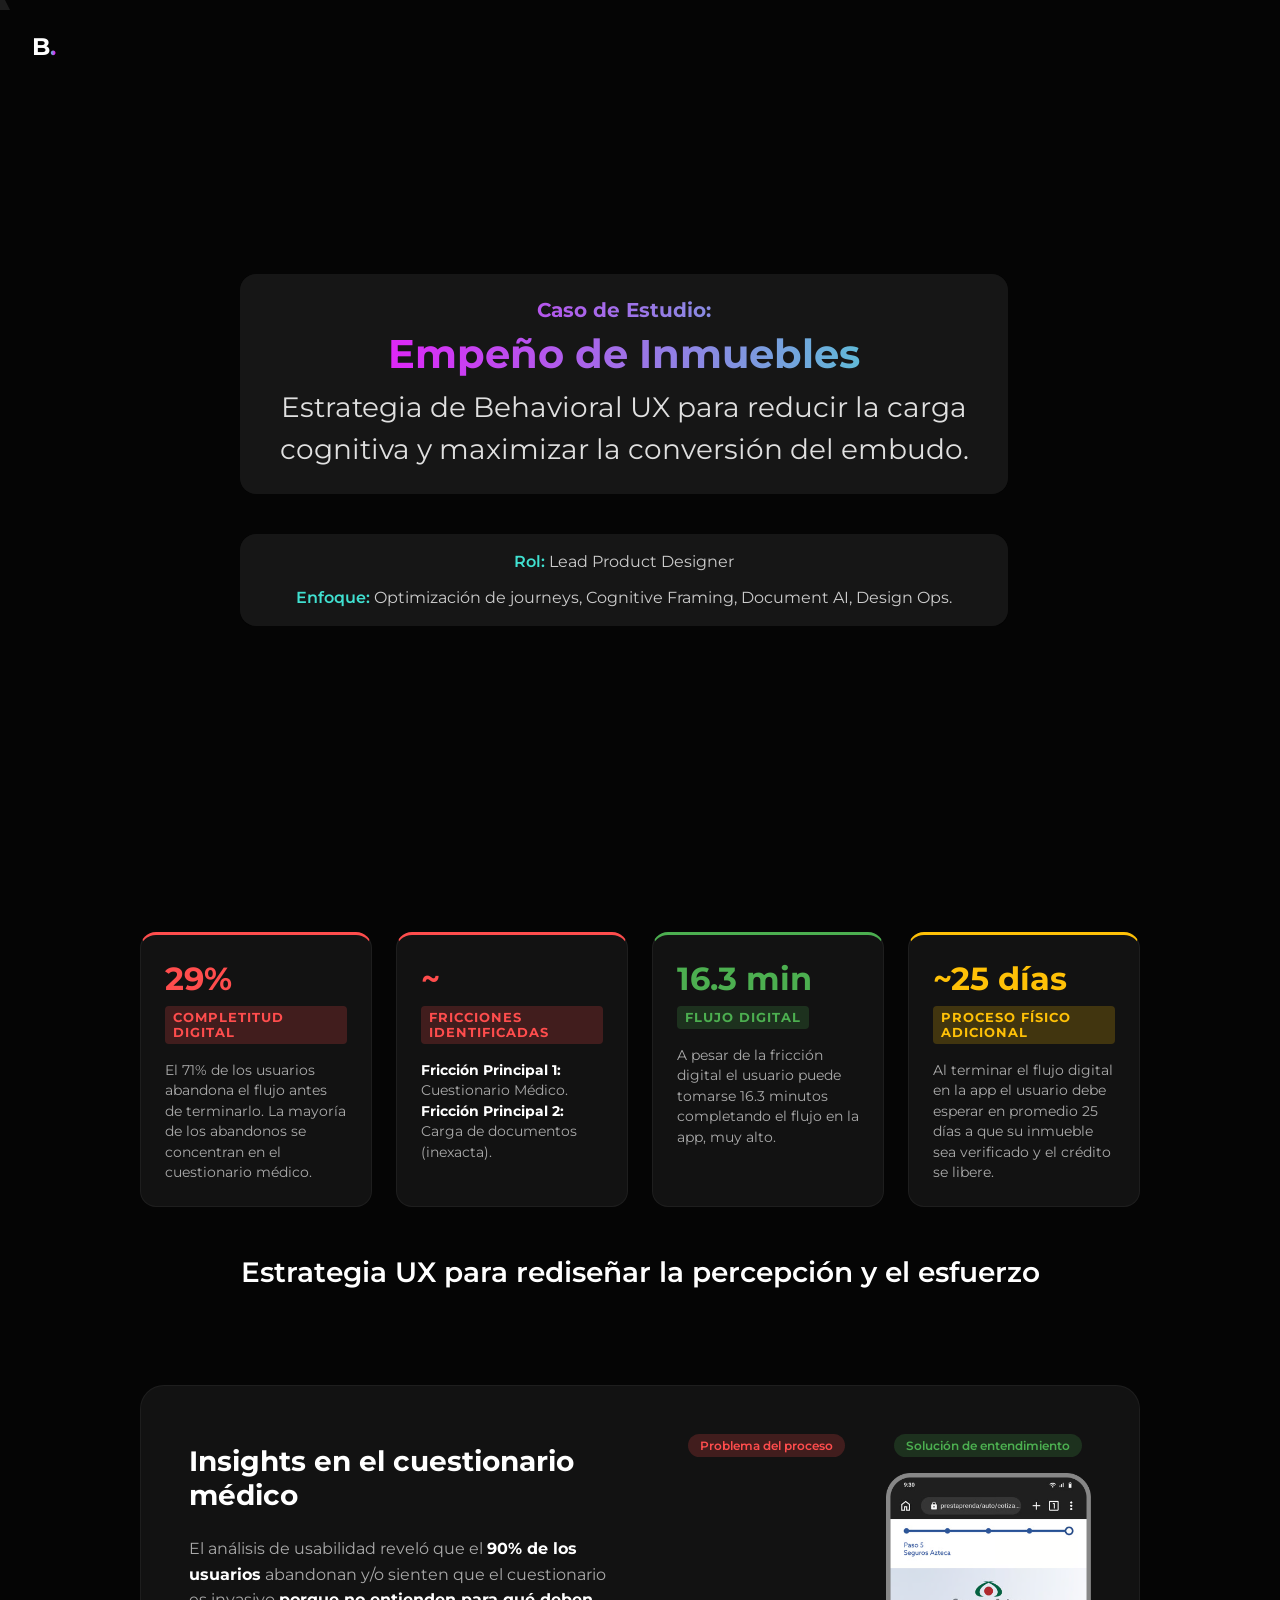
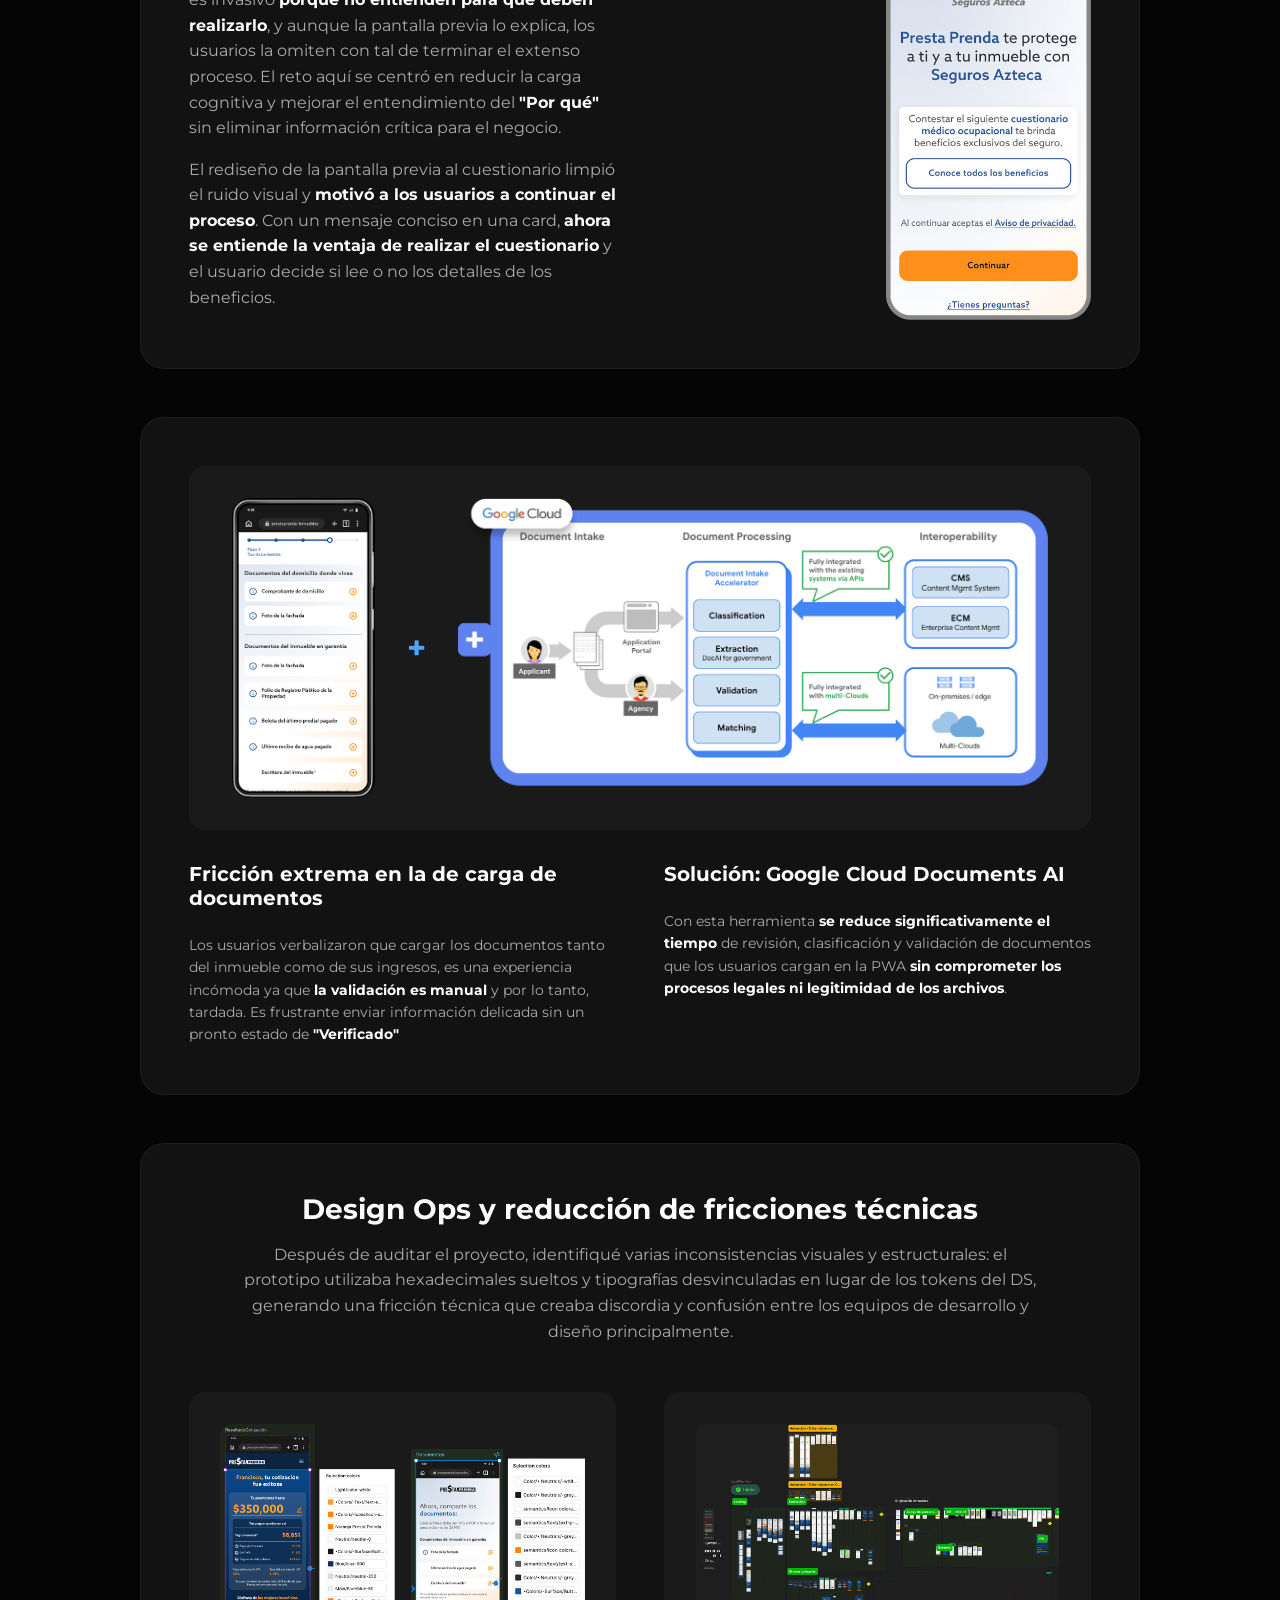
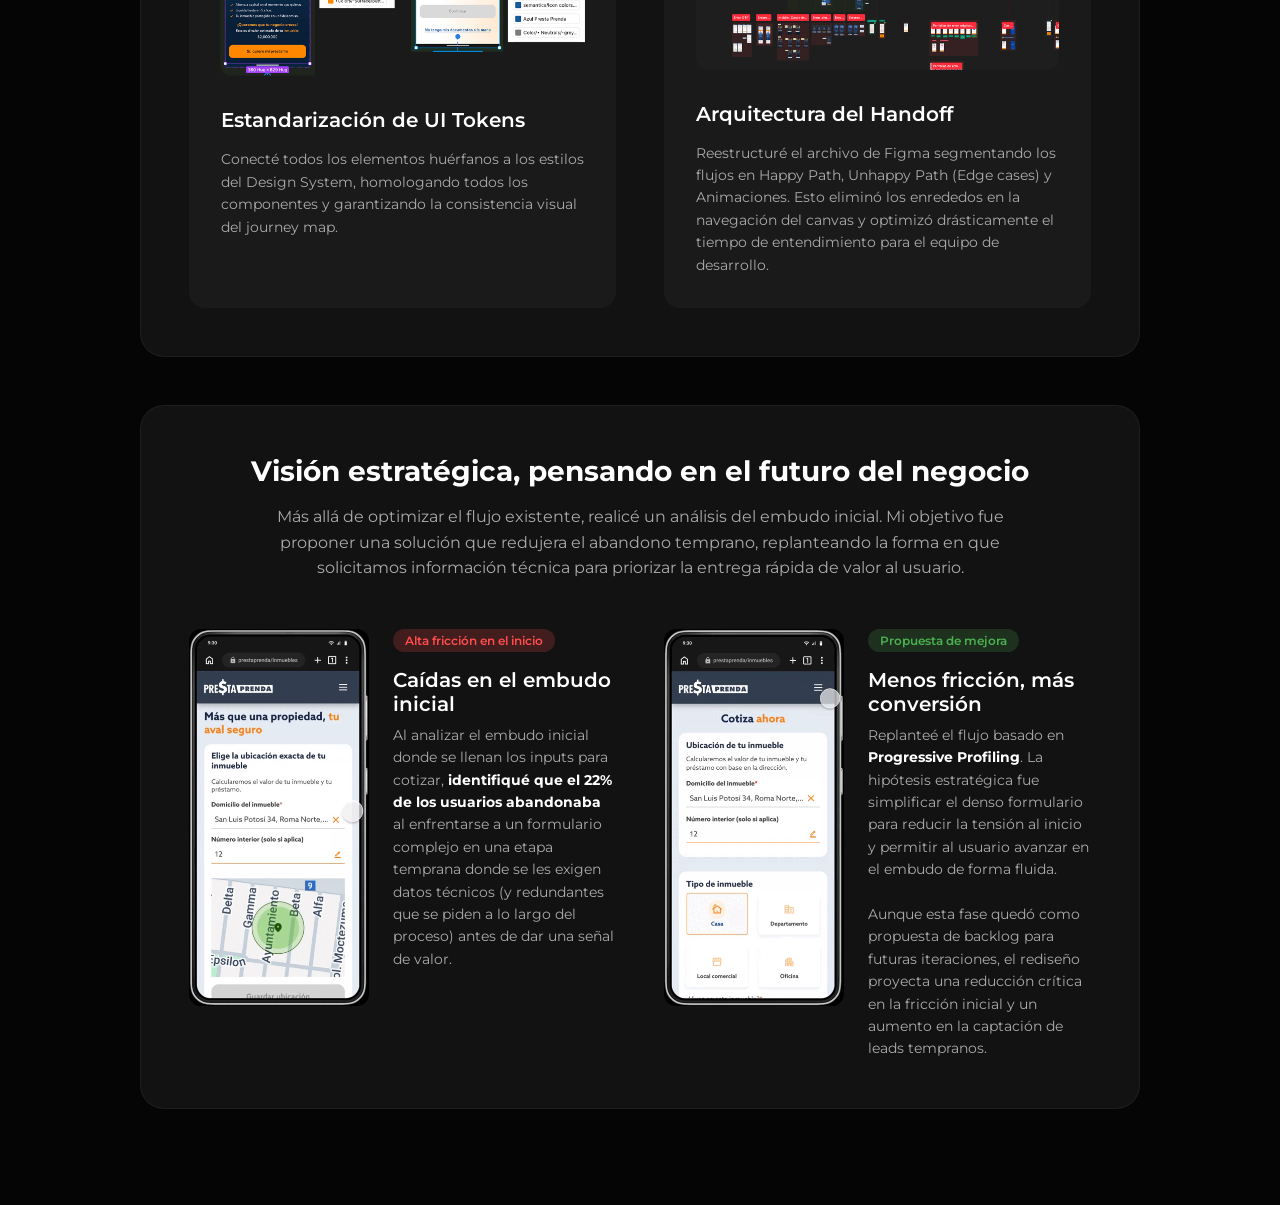
==== empeno-inmuebles/index.html @ d911cdd4 "Update case study texts to match shared screenshots exactly and add Tokens de color 2 image" ====
<!DOCTYPE html>
<html lang="es">

<head>
    <link rel="stylesheet" href="../Home/assets/css/style.css">
    <link rel="stylesheet" href="assets/css/empeno.css?v=1.1">
    <meta charset="UTF-8">
    <meta name="viewport" content="width=device-width, initial-scale=1.0">
    <title>Caso de Estudio: Empeño de Inmuebles | VEOLOGOS</title>

    <link rel="preconnect" href="https://fonts.googleapis.com">
    <link rel="preconnect" href="https://fonts.gstatic.com" crossorigin>
    <link href="https://fonts.googleapis.com/css2?family=Montserrat:wght@300;400;600;700&display=swap" rel="stylesheet">
    <link href="https://fonts.googleapis.com/css2?family=Material+Symbols+Outlined:opsz,wght,FILL,GRAD@24,400,0,0" rel="stylesheet" />
</head>

<body>
    <header>
        <a href="../Home/" class="logo" style="color: #ffffff;">B<span class="dot">.</span></a>
        <nav>
        </nav>
    </header>

    <section class="hero" style="background-color: #050505; align-items: center; justify-content: center; padding-top: 6rem; padding-bottom: 6rem; position: relative; overflow: hidden;">
        <!-- Background Video -->
        <video src="assets/videos/flujo.m4v" autoplay loop muted playsinline style="position: absolute; top: 50%; left: 50%; width: 100%; height: 100%; object-fit: cover; transform: translate(-50%, -50%); opacity: 0.25; z-index: 0; pointer-events: none;"></video>
        
        <div class="hero-text-column" style="display: flex; flex-direction: column; justify-content: center; align-items: center; position: relative; z-index: 1; max-width: 800px; text-align: center;">
            <div style="background-color: rgba(26, 26, 26, 0.85); backdrop-filter: blur(8px); padding: 24px; border-radius: 16px; margin-bottom: 2.5rem; width: 100%;">
                <h1 class="hero-title" style="margin-bottom: 0.5rem; font-weight: 700; line-height: 1.2; color: #ffffff; display: flex; flex-direction: column; gap: 8px;">
                    <span style="font-size: 1.25rem;">Caso de Estudio:</span>
                    <span style="font-size: 2.5rem;">Empeño de Inmuebles</span>
                </h1>
                <p class="hero-tagline" style="font-size: 1.75rem; font-weight: 400; color: #e0e0e0; margin-bottom: 0; max-width: 100%;">Estrategia de Behavioral UX para reducir la carga cognitiva y maximizar la conversión del embudo.</p>
            </div>
            
            <ul style="list-style: none; padding: 16px; margin: 0; color: #cccccc; line-height: 1.5; font-size: 1rem; display: flex; flex-direction: column; gap: 0.8rem; background-color: rgba(26, 26, 26, 0.85); backdrop-filter: blur(8px); border-radius: 16px; width: 100%;">
                <li><strong style="color: #40E0D0; font-weight: 600;">Rol:</strong> Lead Product Designer</li>
                <li><strong style="color: #40E0D0; font-weight: 600;">Enfoque:</strong> Optimización de journeys, Cognitive Framing, Document AI, Design Ops.</li>
            </ul>
        </div>
    </section>

    <!-- Context & Metrics Section -->
    <section style="background-color: #050505; padding: 2rem 5% 4rem 5%;">
        <div style="max-width: 1000px; margin: 0 auto;">
            <div class="metrics-container">
                <div class="metric-card red">
                    <span class="metric-value red">29%</span>
                    <span class="metric-label red">COMPLETITUD DIGITAL</span>
                    <p class="metric-text">El 71% de los usuarios abandona el flujo antes de terminarlo. La mayoría de los abandonos se concentran en el cuestionario médico.</p>
                </div>
                <div class="metric-card red">
                    <span class="metric-value red">~</span>
                    <span class="metric-label red">FRICCIONES IDENTIFICADAS</span>
                    <p class="metric-text"><strong style="color:#fff;">Fricción Principal 1:</strong> Cuestionario Médico.<br><strong style="color:#fff;">Fricción Principal 2:</strong> Carga de documentos (inexacta).</p>
                </div>
                <div class="metric-card green">
                    <span class="metric-value green">16.3 min</span>
                    <span class="metric-label green">FLUJO DIGITAL</span>
                    <p class="metric-text">A pesar de la fricción digital el usuario puede tomarse 16.3 minutos completando el flujo en la app, muy alto.</p>
                </div>
                <div class="metric-card yellow">
                    <span class="metric-value yellow">~25 días</span>
                    <span class="metric-label yellow">PROCESO FÍSICO ADICIONAL</span>
                    <p class="metric-text">Al terminar el flujo digital en la app el usuario debe esperar en promedio 25 días a que su inmueble sea verificado y el crédito se libere.</p>
                </div>
            </div>
            
            <h2 style="font-size: 28px; font-weight: 600; text-align: center; color: #ffffff; font-family: 'Montserrat', sans-serif; margin-top: 3rem;">Estrategia UX para rediseñar la percepción y el esfuerzo</h2>
        </div>
    </section>

    <!-- Case Study Cards Section -->
    <section class="case-study-cards" style="background-color: #050505; color: #ffffff; padding: 2rem 5% 6rem 5%;">
        <div style="max-width: 1000px; margin: 0 auto; display: flex; flex-direction: column; gap: 3rem;">
            
            <!-- Card 1: Insights en el cuestionario médico -->
            <div style="background-color: #121212; border-radius: 24px; padding: 3rem; display: flex; flex-wrap: wrap; gap: 3rem; border: 1px solid rgba(255,255,255,0.05); align-items: center;">
                <div style="flex: 1 1 400px; display: flex; flex-direction: column; gap: 1rem;">
                    <h3 style="font-size: 28px; font-weight: 700; color: #ffffff; margin-bottom: 0.5rem; font-family: 'Montserrat', sans-serif;">Insights en el cuestionario médico</h3>
                    <p style="font-size: 16px; font-weight: 400; line-height: 1.6; color: #aaaaaa; font-family: 'Montserrat', sans-serif; margin: 0;">El análisis de usabilidad reveló que el <strong style="color:#fff;">90% de los usuarios</strong> abandonan y/o sienten que el cuestionario es invasivo <strong style="color:#fff;">porque no entienden para qué deben realizarlo</strong>, y aunque la pantalla previa lo explica, los usuarios la omiten con tal de terminar el extenso proceso. El reto aquí se centró en reducir la carga cognitiva y mejorar el entendimiento del <strong style="color:#fff;">"Por qué"</strong> sin eliminar información crítica para el negocio.</p>
                    <p style="font-size: 16px; font-weight: 400; line-height: 1.6; color: #aaaaaa; font-family: 'Montserrat', sans-serif; margin: 0;">El rediseño de la pantalla previa al cuestionario limpió el ruido visual y <strong style="color:#fff;">motivó a los usuarios a continuar el proceso</strong>. Con un mensaje conciso en una card, <strong style="color:#fff;">ahora se entiende la ventaja de realizar el cuestionario</strong> y el usuario decide si lee o no los detalles de los beneficios.</p>
                </div>
                <div style="flex: 1 1 400px; display: flex; gap: 1rem; justify-content: center; align-items: stretch;">
                    <div style="flex: 1; display: flex; flex-direction: column; align-items: center; gap: 0.5rem;">
                        <span class="tag red" style="font-size: 12px;">Problema del proceso</span>
                        <video src="assets/videos/CM sin mensaje.mp4" autoplay loop muted playsinline style="width: 100%; border-radius: 12px; object-fit: contain;"></video>
                    </div>
                    <div style="flex: 1; display: flex; flex-direction: column; align-items: center; gap: 0.5rem;">
                        <span class="tag green" style="font-size: 12px;">Solución de entendimiento</span>
                        <img src="assets/images/Pagina previa_CM.png" alt="Página previa" style="width: 100%; border-radius: 12px; object-fit: contain;">
                    </div>
                </div>
            </div>

            <!-- Card 2: Fricción extrema en la de carga de documentos -->
            <div style="background-color: #121212; border-radius: 24px; padding: 3rem; display: flex; flex-direction: column; gap: 2rem; border: 1px solid rgba(255,255,255,0.05);">
                <div style="display: flex; gap: 2rem; flex-wrap: wrap; justify-content: center; align-items: center; background-color: #1a1a1a; padding: 2rem; border-radius: 16px;">
                    <img src="assets/images/Carga de documentos.png" alt="Carga de documentos" style="height: 300px; border-radius: 12px; object-fit: contain;">
                    <div style="font-size: 2rem; color: #4da6ff; font-weight: 700;">+</div>
                    <img src="assets/images/Google Cloud Documents.png" alt="Google Cloud Documents AI" style="height: 300px; border-radius: 12px; object-fit: contain;">
                </div>
                <div style="display: flex; flex-wrap: wrap; gap: 3rem;">
                    <div style="flex: 1 1 300px; display: flex; flex-direction: column; gap: 1rem;">
                        <h3 style="font-size: 20px; font-weight: 700; color: #ffffff; margin-bottom: 0.5rem; font-family: 'Montserrat', sans-serif;">Fricción extrema en la de carga de documentos</h3>
                        <p style="font-size: 14px; font-weight: 400; line-height: 1.6; color: #aaaaaa; font-family: 'Montserrat', sans-serif; margin: 0;">Los usuarios verbalizaron que cargar los documentos tanto del inmueble como de sus ingresos, es una experiencia incómoda ya que <strong style="color:#fff;">la validación es manual</strong> y por lo tanto, tardada. Es frustrante enviar información delicada sin un pronto estado de <strong style="color:#fff;">"Verificado"</strong></p>
                    </div>
                    <div style="flex: 1 1 300px; display: flex; flex-direction: column; gap: 1rem;">
                        <h3 style="font-size: 20px; font-weight: 700; color: #ffffff; margin-bottom: 0.5rem; font-family: 'Montserrat', sans-serif;">Solución: Google Cloud Documents AI</h3>
                        <p style="font-size: 14px; font-weight: 400; line-height: 1.6; color: #aaaaaa; font-family: 'Montserrat', sans-serif; margin: 0;">Con esta herramienta <strong style="color:#fff;">se reduce significativamente el tiempo</strong> de revisión, clasificación y validación de documentos que los usuarios cargan en la PWA <strong style="color:#fff;">sin comprometer los procesos legales ni legitimidad de los archivos</strong>.</p>
                    </div>
                </div>
            </div>

            <!-- Card 3: Design Ops y reducción de fricciones técnicas -->
            <div style="background-color: #121212; border-radius: 24px; padding: 3rem; display: flex; flex-direction: column; gap: 3rem; border: 1px solid rgba(255,255,255,0.05);">
                <div style="text-align: center; max-width: 800px; margin: 0 auto;">
                    <h3 style="font-size: 28px; font-weight: 700; color: #ffffff; margin-bottom: 1rem; font-family: 'Montserrat', sans-serif;">Design Ops y reducción de fricciones técnicas</h3>
                    <p style="font-size: 16px; font-weight: 400; line-height: 1.6; color: #aaaaaa; font-family: 'Montserrat', sans-serif; margin: 0;">Después de auditar el proyecto, identifiqué varias inconsistencias visuales y estructurales: el prototipo utilizaba hexadecimales sueltos y tipografías desvinculadas en lugar de los tokens del DS, generando una fricción técnica que creaba discordia y confusión entre los equipos de desarrollo y diseño principalmente.</p>
                </div>
                <div style="display: flex; flex-wrap: wrap; gap: 3rem;">
                    <div style="flex: 1 1 400px; display: flex; flex-direction: column; gap: 1rem; background-color: #1a1a1a; padding: 2rem; border-radius: 16px;">
                        <div style="display: flex; gap: 1rem; justify-content: center; margin-bottom: 1rem;">
                            <img src="assets/images/Tokens de color 1.png" alt="Tokens de color 1" style="width: 48%; border-radius: 12px; object-fit: contain;">
                            <img src="assets/images/Tokens de color 2.png" alt="Tokens de color 2" style="width: 48%; border-radius: 12px; object-fit: contain;">
                        </div>
                        <h4 style="font-size: 20px; font-weight: 600; color: #ffffff; margin: 0; font-family: 'Montserrat', sans-serif;">Estandarización de UI Tokens</h4>
                        <p style="font-size: 14px; font-weight: 400; line-height: 1.6; color: #aaaaaa; font-family: 'Montserrat', sans-serif; margin: 0;">Conecté todos los elementos huérfanos a los estilos del Design System, homologando todos los componentes y garantizando la consistencia visual del journey map.</p>
                    </div>
                    <div style="flex: 1 1 400px; display: flex; flex-direction: column; gap: 1rem; background-color: #1a1a1a; padding: 2rem; border-radius: 16px;">
                        <img src="assets/images/Flujo segmentado.png" alt="Arquitectura del Handoff" style="width: 100%; border-radius: 12px; object-fit: contain; margin-bottom: 1rem;">
                        <h4 style="font-size: 20px; font-weight: 600; color: #ffffff; margin: 0; font-family: 'Montserrat', sans-serif;">Arquitectura del Handoff</h4>
                        <p style="font-size: 14px; font-weight: 400; line-height: 1.6; color: #aaaaaa; font-family: 'Montserrat', sans-serif; margin: 0;">Reestructuré el archivo de Figma segmentando los flujos en Happy Path, Unhappy Path (Edge cases) y Animaciones. Esto eliminó los enrededos en la navegación del canvas y optimizó drásticamente el tiempo de entendimiento para el equipo de desarrollo.</p>
                    </div>
                </div>
            </div>

            <!-- Card 4: Visión estratégica, pensando en el futuro del negocio -->
            <div style="background-color: #121212; border-radius: 24px; padding: 3rem; display: flex; flex-direction: column; gap: 3rem; border: 1px solid rgba(255,255,255,0.05);">
                <div style="text-align: center; max-width: 800px; margin: 0 auto;">
                    <h3 style="font-size: 28px; font-weight: 700; color: #ffffff; margin-bottom: 1rem; font-family: 'Montserrat', sans-serif;">Visión estratégica, pensando en el futuro del negocio</h3>
                    <p style="font-size: 16px; font-weight: 400; line-height: 1.6; color: #aaaaaa; font-family: 'Montserrat', sans-serif; margin: 0;">Más allá de optimizar el flujo existente, realicé un análisis del embudo inicial. Mi objetivo fue proponer una solución que redujera el abandono temprano, replanteando la forma en que solicitamos información técnica para priorizar la entrega rápida de valor al usuario.</p>
                </div>
                <div style="display: flex; flex-wrap: wrap; gap: 3rem;">
                    <div style="flex: 1 1 400px; display: flex; gap: 1.5rem; align-items: flex-start;">
                        <img src="assets/images/Cotizador 1.gif" alt="Caídas en el embudo" style="width: 180px; border-radius: 12px; object-fit: contain;">
                        <div style="display: flex; flex-direction: column; gap: 0.5rem;">
                            <span class="tag red" style="font-size: 12px; align-self: flex-start;">Alta fricción en el inicio</span>
                            <h4 style="font-size: 20px; font-weight: 600; color: #ffffff; margin: 0; font-family: 'Montserrat', sans-serif;">Caídas en el embudo inicial</h4>
                            <p style="font-size: 14px; font-weight: 400; line-height: 1.6; color: #aaaaaa; font-family: 'Montserrat', sans-serif; margin: 0;">Al analizar el embudo inicial donde se llenan los inputs para cotizar, <strong style="color:#fff;">identifiqué que el 22% de los usuarios abandonaba</strong> al enfrentarse a un formulario complejo en una etapa temprana donde se les exigen datos técnicos (y redundantes que se piden a lo largo del proceso) antes de dar una señal de valor.</p>
                        </div>
                    </div>
                    <div style="flex: 1 1 400px; display: flex; gap: 1.5rem; align-items: flex-start;">
                        <img src="assets/images/Cotizador 2.gif" alt="Menos fricción" style="width: 180px; border-radius: 12px; object-fit: contain;">
                        <div style="display: flex; flex-direction: column; gap: 0.5rem;">
                            <span class="tag green" style="font-size: 12px; align-self: flex-start;">Propuesta de mejora</span>
                            <h4 style="font-size: 20px; font-weight: 600; color: #ffffff; margin: 0; font-family: 'Montserrat', sans-serif;">Menos fricción, más conversión</h4>
                            <p style="font-size: 14px; font-weight: 400; line-height: 1.6; color: #aaaaaa; font-family: 'Montserrat', sans-serif; margin: 0;">Replanteé el flujo basado en <strong style="color:#fff;">Progressive Profiling</strong>. La hipótesis estratégica fue simplificar el denso formulario para reducir la tensión al inicio y permitir al usuario avanzar en el embudo de forma fluida.<br><br>Aunque esta fase quedó como propuesta de backlog para futuras iteraciones, el rediseño proyecta una reducción crítica en la fricción inicial y un aumento en la captación de leads tempranos.</p>
                        </div>
                    </div>
                </div>
            </div>

        </div>
    </section>

    <!-- Custom Cursor -->
    <div id="custom-cursor"></div>
    <script src="../Home/assets/js/script.js"></script>
    <script src="assets/js/empeno.js"></script>
</body>

</html>
---- Home/assets/css/style.css ----
/* --- ANIMACIÓN DE IMÁGENES --- */
        .sticky-visual {
            position: sticky;
            top: 0;
            height: 100vh;
            width: 50%;
            overflow: hidden;
            /* Importante para recortar bordes */
            display: flex;
            align-items: center;
            justify-content: center;
        }

        .scroll-img {
            position: absolute;
            /* Las apila una encima de otra */
            width: 80%;
            /* Ajusta el tamaño a tu gusto */
            height: auto;
            border-radius: 12px;
            opacity: 0;
            /* Invisibles por defecto */
            transform: scale(0.95) translateY(20px);
            /* Efecto: un poco más pequeñas y abajo */
            transition: all 0.8s cubic-bezier(0.25, 1, 0.5, 1);
            /* Animación SUAVE tipo Apple */
            box-shadow: 0 25px 50px -12px rgba(0, 0, 0, 0.5);
        }

        /* La clase que activa la imagen */
        .scroll-img.active {
            opacity: 1;
            /* Visible */
            transform: scale(1) translateY(0);
            /* Tamaño normal y en su lugar */
            z-index: 2;
        }

        /* --- VARIABLES & RESET --- */
        :root {
            --bg-color: #171717;
            --accent-color: #ff00ff;
            /* Magenta fallback */
            --accent-gradient: linear-gradient(90deg, #40E0D0 0%, #FF00FF 100%);
            /* Turquoise -> Magenta */
            --text-color: #f5f5f5;
            --text-muted: #a3a3a3;
            --font-main: 'Montserrat', sans-serif;
        }

        * {
            margin: 0;
            padding: 0;
            box-sizing: border-box;
        }

        body {
            background-color: var(--bg-color);
            color: var(--text-color);
            font-family: var(--font-main);
            overflow-x: hidden;
            /* Evita scroll horizontal */
        }

        /* --- 1. INTRO ANIMATION (Estilo Sitio A) --- */
        .intro-overlay {
            position: fixed;
            top: 0;
            left: 0;
            width: 100%;
            height: 100vh;
            background-color: #20202E;
            /* Solid color requested: #20202E */
            display: flex;
            justify-content: center;
            align-items: center;
            z-index: 9999;
            transition: transform 1s cubic-bezier(0.77, 0, 0.175, 1);
            /* Efecto suave */
        }



        /* --- 1. CENTRAR EL LOGO Y EL BOTÓN --- */
        /* --- 1. CENTRAR EL LOGO Y EL BOTÓN --- */
        .intro-logo {
            display: flex;
            flex-direction: column;
            width: 100%;
            height: 100%;
            /* Apila los elementos verticalmente */
            align-items: center;
            /* Los centra horizontalmente */
            justify-content: center;
            text-align: center;
            font-size: 3rem;
            font-weight: 700;
            color: var(--bg-color);
            opacity: 0;
            animation: fadeInLogo 1s ease forwards 0.5s;
        }

        .intro-logo img {
            max-width: 80%;
            height: auto;
            /* mix-blend-mode: screen hace que el negro sea transparente */
            /* Es la forma más efectiva de "eliminar" el fondo negro de un GIF sin editar el archivo */
            mix-blend-mode: screen;
            filter: brightness(1.2);
            /* Un pequeño ajuste para que los colores no se pierdan tanto */
            clip-path: inset(16px);
            /* Recorta 16px de los bordes del GIF */
            /* Máscara radial para suavizar/blur de los bordes hacia afuera */
            -webkit-mask-image: radial-gradient(circle, black 50%, transparent 90%);
            mask-image: radial-gradient(circle, black 50%, transparent 90%);
        }

        /* --- 2. BOTÓN "EMPECEMOS" REDONDO --- */
        .skip-btn {
            display: block;
            margin-top: 2rem;
            /* Separación entre el GIF y el botón */
            padding: 0.8rem 2.5rem;
            /* Un poco más ancho para que se vea elegante */
            background: transparent;
            border: 2px solid #f5f5f5;
            /* Color requested: #f5f5f5 */
            color: #f5f5f5;
            /* Color requested: #f5f5f5 */
            font-family: var(--font-main);
            font-weight: 700;
            cursor: pointer;
            transition: all 0.3s ease;
            text-transform: uppercase;
            letter-spacing: 1px;
            border-radius: 50px;
            /* <--- MAGIA: Botón completamente redondo */
        }

        .skip-btn:hover {
            background: var(--bg-color);
            color: var(--accent-color);
        }

        /* --- 3. BOTÓN PRIMARIO (HERO Y FOOTER) REDONDO --- */
        .btn-primary {
            display: inline-block;
            padding: 1rem 2.5rem;
            /* Un poco más de padding horizontal para el estilo píldora */
            background: #40E0D0;
            /* Solid Turquoise */
            color: var(--bg-color);
            /* Reverted to background color (dark text on gradient) */
            text-decoration: none;
            font-weight: 600;
            border-radius: 50px;
            /* <--- AQUÍ ESTÁ LA MAGIA: Totalmente redondo */
            width: fit-content;
            transition: all 0.3s ease;
            /* Transición suave para todos los cambios */
        }

        .btn-primary:hover {
            transform: translateY(-3px);
            /* Se levanta un poquito */
            box-shadow: 0 10px 20px rgba(64, 224, 208, 0.4);
            /* Sombra turquesa sutil que le da vida */
        }

        /* Clase que añade JS para levantar la cortina */
        .intro-overlay.slide-up {
            transform: translateY(-100%);
        }

        @keyframes fadeInLogo {
            to {
                opacity: 1;
                transform: scale(1.1);
            }
        }

        /* --- UI GENERAL --- */
        header {
            padding: 2rem;
            position: absolute;
            width: 100%;
            top: 0;
            z-index: 10;
            display: flex;
            justify-content: space-between;
            align-items: center;
        }

        .logo {
            font-weight: 700;
            font-size: 1.5rem;
            color: #171717; /* Dark for light hero */
            text-decoration: none;
        }

        span.dot {
            background: var(--accent-gradient);
            background-clip: text;
            -webkit-background-clip: text;
            -webkit-text-fill-color: transparent;
        }

        /* --- HERO SECTION --- */
        .hero {
            background-color: #ffffff; /* Light Theme */
            height: 100vh;
            min-height: 800px;
            display: flex;
            flex-direction: row; /* Image left, text right */
            align-items: center;
            justify-content: space-between;
            padding: 0 5%;
            max-width: 1400px;
            margin: 0 auto;
            gap: 4rem;
            position: relative;
            overflow: hidden;
        }

        .hero-image-column {
            flex: 1;
            height: 100%;
            position: relative;
            display: flex;
            align-items: flex-end; /* Sit at bottom */
            justify-content: flex-start;
            z-index: 1;
        }

        .hero-profile-img {
            position: absolute;
            bottom: 0;
            left: -10%; /* More bleed to allow larger scale */
            width: 130%; /* Significantly larger */
            height: 120%; /* Spans even more height */
            object-fit: contain;
            object-position: bottom left;
            /* transform removed to flip back and look at the text */
            /* Subtle bottom fade matching white background */
            mask-image: linear-gradient(to top, transparent 0%, rgba(255,255,255,0) 5%, black 25%);
            -webkit-mask-image: linear-gradient(to top, transparent 0%, rgba(255,255,255,0) 5%, black 25%);
            z-index: 1;
        }

        .hero-header-row {
            display: flex;
            align-items: center;
            gap: 1.5rem;
            margin-bottom: 1.5rem;
        }

        .hero-greeting {
            font-size: clamp(1.2rem, 2vw, 1.8rem);
            color: #333333; /* Dark gray for light theme */
            font-weight: 500;
        }

        .hero .hero-title {
            font-size: clamp(2.2rem, 5vw, 4rem);
            font-weight: 700;
            line-height: 1.05;
            margin-bottom: 2rem;
            /* Magenta to Turquoise Gradient */
            background: linear-gradient(90deg, #FF00FF 0%, #40E0D0 100%);
            -webkit-background-clip: text;
            background-clip: text;
            -webkit-text-fill-color: transparent;
            color: transparent;
            display: inline-block; /* Helps gradient calculation */
        }

        .hero .hero-tagline {
            font-size: clamp(1rem, 1.5vw, 1.3rem);
            font-weight: 400;
            line-height: 1.5;
            color: #555555; /* Muted dark gray */
            max-width: 600px;
            margin-bottom: 0;
            opacity: 1;
        }

        .hero .tagline-highlight {
            font-weight: 700;
        }

        .hero-chips-container {
            position: absolute;
            bottom: 2rem;
            left: 0;
            width: 100%;
            display: flex;
            justify-content: center;
            gap: 2.5rem; /* More space for logos */
            padding: 0 5%;
            box-sizing: border-box;
            z-index: 10;
        }

        .hero-logo {
            height: 32px; /* Uniform height for logos */
            width: auto;
            filter: grayscale(100%) opacity(0.6); /* Muted by default */
            transition: all 0.4s cubic-bezier(0.175, 0.885, 0.32, 1.275);
            cursor: pointer;
        }

        .hero-logo:hover {
            filter: grayscale(0%) opacity(1); /* Reveal brand colors */
            transform: scale(1.15) translateY(-5px);
        }

        .hero-text-column {
            flex: 1.2;
            display: flex;
            flex-direction: column;
            justify-content: center;
            align-items: flex-start;
            z-index: 2;
            padding-right: 2rem;
        }

        /* Legacy specific glow classes removed */

        /* --- SERVICIOS (Grid Simple) --- */
        .services {
            padding: 5rem 0;
            /* Remove horizontal padding from section */
            background-color: #050505; /* Unified dark background with Projects section */
        }

        .services-container {
            max-width: 1200px;
            margin: 0 auto;
            padding: 0 10%;
            /* Match Hero padding */
        }

        .services h2 {
            margin-bottom: 3rem;
            font-size: 2rem;
            border-left: 4px solid #40E0D0;
            /* Turquoise border */
            padding-left: 1rem;
        }

        .services-grid {
            display: grid;
            grid-template-columns: repeat(2, 1fr);
            /* 2 columns for expertise areas */
            gap: 2rem;
            /* Keep 32px gap */
            max-width: 1200px;
            margin: 4rem auto 0; /* Align with container and add top margin from title */
            padding: 0 10%;
            /* Match Hero padding */
            box-sizing: border-box;
        }

        .service-card {
            display: flex;
            flex-direction: row; /* Horizontal layout */
            align-items: center; /* Center items vertically */
            padding: 1.5rem;
            /* Padding for horizontal card */
            background: transparent;
            border-radius: 12px;
            border: 1px solid rgba(255, 255, 255, 0.05);
            transition: border-color 0.3s ease, transform 0.3s ease, box-shadow 0.3s ease, background 0.3s ease;
            height: 100%;
            overflow: hidden;
            /* Clip image corners */
        }

        .service-card:hover {
            background: radial-gradient(circle at var(--x, 50%) var(--y, 50%), rgba(64, 224, 208, 0.15) 0%, rgba(255, 0, 255, 0.05) 50%, transparent 100%);
            border-color: rgba(255, 255, 255, 0.1); 
            transform: translateY(-5px);
            box-shadow: 0 15px 30px -10px rgba(64, 224, 208, 0.15);
        }

        .service-image {
            width: 120px; /* Fixed width for icon container */
            height: 120px; /* Square container */
            flex-shrink: 0; /* Prevent collapsing */
            overflow: visible; /* Let pulse escape if needed */
            /* Border radius removed, handled by card overflow */
            margin-bottom: 0;
            margin-right: 1.5rem; /* Space between icon and text */
            /* Remove margin */
            background-color: transparent;
            display: flex;
            align-items: center;
            justify-content: center;
        }

        .service-image .material-symbols-outlined {
            font-size: 64px; /* Slightly smaller for horizontal layout */
            color: #ffffff; /* Íconos blancos */
            text-shadow: 0 0 20px rgba(64, 224, 208, 0.6); /* Brillo turquesa */
            transition: transform 0.5s ease;
            user-select: none;
        }



        .service-content {
            padding: 0;
            /* Padding removed, handled by card */
            display: flex;
            flex-direction: column;
            flex-grow: 1;
        }

        .service-content h3 {
            margin-bottom: 0.5rem;
            font-size: 1.375rem;
            /* 22px */
            color: #ffffff;
        }

        .service-content p {
            font-size: 0.875rem;
            /* 14px */
            line-height: 1.5;
            color: var(--text-muted);
        }

        /* --- SCROLLYTELLING (Estilo Sitio B) --- */
        /* Esta es la estructura base, la llenaremos luego */
        .project-section {
            padding: 5rem 5%;
        }

        /* --- ESTILOS DEL SCROLLYTELLING --- */
        .scrolly-section {
            background-color: #050505;
            position: relative;
            padding-top: 6rem;
        }

        .sticky-container {
            display: flex;
            position: relative;
            max-width: 1200px;
            margin: 0 auto;
            padding: 0 10%;
            /* Match Hero padding */
            align-items: flex-start;
        }

        /* El texto ocupa el 50% y hace scroll normal */
        .scrolly-text {
            width: 50%;
            padding-right: 5%;
        }

        /* Cada paso tiene altura para obligar a hacer scroll */
        .step {
            min-height: 80vh;
            /* Altura casi completa de pantalla */
            display: flex;
            flex-direction: column;
            justify-content: center;
        }

        .step h3 {
            font-size: 32px; /* Precision adjustment as requested */
            color: #ff00ff; /* Vibrant Magenta */
            text-shadow: 0 0 15px rgba(255, 0, 255, 0.4); /* Neon glow for high contrast */
            margin-bottom: 0.5rem;
        }

        .step-subtitle {
            display: block;
            font-size: 28px;
            font-weight: 500;
            color: #40E0D0; /* Turquoise */
            margin-bottom: 1rem;
        }

        .step p {
            font-size: 18px; /* Refined for better readability */
            line-height: 1.6;
            color: #aaaaaa; /* Soft gray to reduce eye strain */
            font-weight: 400; /* Regular weight */
        }

        /* La imagen ocupa el 50% y se queda PEGADA (Sticky) */
        .sticky-visual {
            width: 50%;
            height: 100vh;
            /* Altura completa */
            position: sticky;
            /* LA MAGIA */
            top: 0;
            display: flex;
            align-items: center;
            justify-content: center;
        }

        .visual-box {
            width: 80%;
            height: 60%;
            background: #222;
            border: 1px solid #333;
            border-radius: 20px;
            display: flex;
            align-items: center;
            justify-content: center;
            box-shadow: 0 20px 50px rgba(0, 0, 0, 0.5);
        }

        /* --- FOOTER --- */
        footer {
            padding: 5rem 0;
            text-align: center;
            border-top: 1px solid #333;
            margin-top: 2rem;
        }

        footer h2 {
            margin-bottom: 1rem;
        }

        /* --- UTILITY CLASSES --- */
        .hidden {
            display: none !important;
            opacity: 0;
            pointer-events: none;
        }

        /* --- SALÚDANOS OVERLAY --- */
        .contact-overlay {
            position: fixed;
            top: 0;
            left: 0;
            width: 100%;
            height: 100vh;
            background-color: var(--bg-color);
            z-index: 2000;
            opacity: 0;
            pointer-events: none;
            transition: opacity 0.5s ease;
            /* Removed flex centering to allow absolute positioning */
        }

        .contact-overlay.active {
            opacity: 1;
            pointer-events: all;
        }

        .contact-container {
            width: 100%;
            height: 100%;
            max-width: 1200px;
            /* Match Hero max-width */
            margin: 0 auto;
            /* Center like Hero */
            padding: 0 10%;
            /* Match Hero padding */
            position: relative;
            box-sizing: border-box;
        }

        .contact-form {
            width: 100%;
            height: 100%;
            display: flex;
            flex-direction: column;
            padding-top: 15vh;
            gap: 2rem;
            box-sizing: border-box;
        }

        #name-input,
        #contact-info-input,
        #message-input {
            width: 100%;
            background: transparent;
            border: none;
            color: var(--text-color);
            font-family: var(--font-main);
            outline: none;
            text-align: left;
            box-sizing: border-box;
            border-bottom: 1px solid #333;
            padding-bottom: 1rem;
            transition: border-color 0.3s ease;
        }

        #name-input:focus,
        #contact-info-input:focus,
        #message-input:focus {
            border-bottom-color: var(--accent-turquoise, #40E0D0);
        }

        #name-input,
        #contact-info-input {
            font-size: clamp(1.5rem, 3vw, 2.5rem);
        }

        #message-input {
            font-size: clamp(2rem, 4vw, 3rem);
            resize: none;
            flex-grow: 1;
            border-bottom: none;
            /* Textarea takes remaining space */
        }

        #name-input::placeholder,
        #contact-info-input::placeholder,
        #message-input::placeholder {
            color: #555;
            /* Darker placeholder to be subtle */
        }

        .contact-actions {
            position: fixed;
            /* Fixed relative to viewport prevents margin offsets */
            top: 0;
            left: 0;
            display: flex;
            gap: 1rem;
            align-items: center;
            z-index: 2005;
            /* Ensure above overlay and input */
        }

        /* Botón Outlined (Regresar) */
        .btn-outlined {
            display: inline-block;
            padding: 0.8rem 2.5rem;
            background: transparent;
            border: 2px solid #40E0D0;
            /* Turquoise border */
            color: #40E0D0;
            /* Reverted to turquoise text color */
            text-decoration: none;
            font-weight: 600;
            border-radius: 50px;
            cursor: pointer;
            transition: all 0.3s ease;
            font-family: var(--font-main);
            font-size: 1rem;
        }

        .btn-outlined:hover {
            background: #40E0D0;
            /* Solid Turquoise */
            color: var(--bg-color);
            border-color: transparent;
            /* Hide border on hover */
            transform: translateY(-3px);
            box-shadow: 0 10px 20px rgba(64, 224, 208, 0.3);
            /* Turquoise shadow */
        }

        .btn-primary:hover {
            transform: translateY(-2px);
            box-shadow: 0 4px 15px rgba(64, 224, 208, 0.4);
        }

        .btn-small {
            padding: 0.5rem 1.2rem;
            font-size: 0.9rem;
            border-radius: 20px;
        }

        .hero .btn-primary {
            background: #000000;
            color: #40E0D0;
            border: 1px solid #000000;
            font-weight: 500; /* Medium weight */
        }

        .hero .btn-primary:hover {
            background: #1a1a1a;
            color: #40E0D0;
            box-shadow: 0 4px 15px rgba(0, 0, 0, 0.2);
        }

        /* --- SELECTED PROJECTS (GRID) --- */
        .selected-projects {
            background-color: #050505; /* Darker than Hero #0d0d0d */
            padding: 6rem 2% 3rem 2%; /* Doubled top padding for better breathing room */
            width: 100%;
            /* Removed flex and 100vh constraint on parent */
            box-sizing: border-box;
        }

        .section-header {
            margin-bottom: 2rem;
            padding: 0 10%;
            /* Match Hero padding */
            max-width: 1200px;
            margin-left: auto;
            margin-right: auto;
            box-sizing: border-box;
        }

        .section-header h2 {
            border-left: 4px solid var(--accent-color);
            padding-left: 1rem;
            margin-bottom: 0.5rem;
            /* Space between title and description */
            font-size: 2rem;
            /* Match Services H2 size if needed, or keep inherited */
        }

        .section-header p {
            padding-left: 1.25rem;
            /* Align text with title text (4px border + 1rem padding approx) */
            color: var(--text-muted);
            margin-top: 0;
        }

        .projects-grid {
            height: 100vh;
            /* The grid itself is now full screen height */
            display: grid;
            grid-template-columns: repeat(auto-fill, minmax(350px, 1fr));
            grid-auto-rows: minmax(0, 1fr);
            /* Rows distribute to fill the 100vh */
            grid-auto-flow: dense;
            gap: 8px;
            /* Reduced gap */
            overflow: hidden;
            /* Hide potential overflow to enforce look */
        }

        .project-card {
            position: relative;
            border-radius: 8px;
            /* Reduced radius */
            overflow: hidden;
            cursor: pointer;
            height: 100%;
            /* Fill the grid cell */
            /* aspect-ratio removed to let grid control shape */
            text-decoration: none;
        }

        /* Asymmetric Utility Classes */
        .project-card.wide {
            grid-column: span 2;
        }

        .project-card.tall {
            grid-row: span 2;
        }

        .project-card.big {
            grid-column: span 2;
            grid-row: span 2;
        }

        /* Mobile Reset */
        @media (max-width: 900px) {
            .hero {
                flex-direction: column-reverse; /* Image bottom, text top on mobile */
                height: auto;
                min-height: auto;
                padding-top: 120px;
                gap: 2rem;
            }

            .hero-image-column {
                width: 100%;
                min-height: 550px;
                padding-bottom: 0;
            }

            .hero-profile-img {
                height: 100%;
                left: 0;
                width: 100%;
                object-position: bottom center;
            }

            .hero-text-column {
                width: 100%;
                padding-right: 0;
                align-items: center;
                text-align: center;
            }

            .hero-image-text {
                padding: 1.5rem;
                padding-top: 3rem;
                text-align: left; /* Keep readable */
            }
        }

        @media (max-width: 768px) {
            .selected-projects {
                height: auto;
                /* Let it flow naturally on mobile */
                padding: 4rem 5%;
            }

            .projects-grid {
                grid-auto-rows: 250px;
                /* Maintain height on mobile */
            }

            .services-grid {
                grid-template-columns: 1fr;
                /* Stack services on mobile */
                padding: 0 5%;
                /* Ensure mobile padding matches */
            }

            .service-card {
                flex-direction: column;
                align-items: flex-start;
            }

            .service-image {
                margin-bottom: 1.5rem;
                margin-right: 0;
                width: 80px;
                height: 80px;
            }

            .service-image .material-symbols-outlined {
                font-size: 56px;
            }

            .project-card.wide,
            .project-card.tall,
            .project-card.big {
                grid-column: span 1;
                grid-row: span 1;
            }
        }

        .img-container {
            width: 100%;
            height: 100%;
            margin: 0;
            /* Remove margin */
        }

        .img-container img {
            width: 100%;
            height: 100%;
            object-fit: cover;
            transition: transform 0.6s cubic-bezier(0.25, 1, 0.5, 1), filter 0.3s ease;
        }

        /* Hover Effect: Scale & Dim */
        .project-card:hover .img-container img {
            transform: scale(1.1);
            filter: brightness(0.4);
            /* Darken image to make text pop */
        }

        .project-info {
            position: absolute;
            top: 0;
            left: 0;
            width: 100%;
            height: 100%;
            display: flex;
            flex-direction: column;
            justify-content: center;
            align-items: center;
            opacity: 0;
            /* Hidden by default */
            transition: opacity 0.3s ease;
            text-align: center;
            padding: 1rem;
            z-index: 2;
        }

        .project-card:hover .project-info {
            opacity: 1;
            /* Show on hover */
        }

        .project-info h3 {
            font-size: 1.75rem;
            margin-bottom: 0.5rem;
            color: var(--text-color);
            transform: translateY(20px);
            transition: transform 0.4s ease;
        }

        .project-card:hover .project-info h3 {
            transform: translateY(0);
            /* Slide up effect */
        }

        .project-info span {
            font-size: 0.9rem;
            background: var(--accent-gradient);
            /* Gradient background */
            background-clip: text;
            -webkit-background-clip: text;
            -webkit-text-fill-color: transparent;
            text-transform: uppercase;
            letter-spacing: 2px;
            font-weight: 600;
            transform: translateY(20px);
            transition: transform 0.4s ease 0.1s;
            /* Slight delay */
        }

        .project-card:hover .project-info span {
            transform: translateY(0);
        }

        /* --- CUSTOM CURSOR --- */
        body,
        a,
        button,
        input,
        textarea,
        label,
        .cursor-hover {
            cursor: none !important;
        }

        #custom-cursor {
            position: fixed;
            top: 0;
            left: 0;
            width: 20px;
            height: 20px;
            background-color: rgba(255, 255, 255, 0.1);
            /* White 10% opacity */
            clip-path: polygon(50% 0%, 0% 100%, 100% 100%);
            /* Triangle */
            pointer-events: none;
            z-index: 9999;
            transform: translate(-50%, -50%);
            transition: width 0.2s, height 0.2s, background-color 0.2s, clip-path 0.2s, border-radius 0.2s;
            mix-blend-mode: difference;
        }

        #custom-cursor.hovered {
            width: 4px;
            height: 30px;
            background: var(--accent-gradient);
            /* Gradient cursor */
            clip-path: none;
            /* Rectangle */
            border-radius: 2px;
            opacity: 1;
            mix-blend-mode: normal;
        }

        /* --- CARROUSEL DE HERRAMIENTAS --- */
        .tools-carousel-section {
            padding: 5rem 0;
            background-color: #050505;
            overflow: hidden;
            border-top: 1px solid rgba(255,255,255,0.05); /* Separador sutil */
        }

        .tools-carousel-section .section-header {
            text-align: center;
            margin-bottom: 0;
        }

        .carousel-wrapper {
            display: flex;
            flex-direction: column;
            gap: 2rem;
            margin-top: 4rem;
        }

        .carousel-track {
            display: flex;
            width: fit-content;
        }

        .row-1 .carousel-content {
            display: flex;
            animation: scroll-left 50s linear infinite;
        }

        .row-2 .carousel-content {
            display: flex;
            animation: scroll-right 50s linear infinite;
        }

        .carousel-item {
            display: flex;
            align-items: center;
            gap: 0.8rem;
            padding: 1rem 2rem;
            margin: 0 1rem;
            background: rgba(255, 255, 255, 0.03);
            border: 1px solid rgba(255, 255, 255, 0.05);
            border-radius: 50px;
            color: #ffffff;
            font-weight: 500;
            font-size: 1.1rem;
            white-space: nowrap;
            transition: all 0.3s ease;
            cursor: default;
        }

        .carousel-item:hover {
            background: rgba(64, 224, 208, 0.1);
            border-color: #40E0D0;
            transform: translateY(-5px);
            color: #40E0D0;
            /* Si el cursor personalizado está activado, el elemento debe reaccionar */
        }

        .carousel-item img {
            width: 24px;
            height: 24px;
            object-fit: contain;
            transition: filter 0.3s ease;
        }

        .carousel-item .material-symbols-outlined,
        .carousel-item svg {
            color: #ffffff; /* Si usan currentColor, esto los hace blancos */
            transition: color 0.3s ease;
        }

        /* Iluminar el icono en hover (Turquesa #40E0D0) */
        .carousel-item:hover img {
            filter: brightness(0) saturate(100%) invert(86%) sepia(36%) saturate(415%) hue-rotate(124deg) brightness(91%) contrast(92%) !important;
        }

        .carousel-item:hover .material-symbols-outlined,
        .carousel-item:hover svg {
            color: #40E0D0;
        }

        @keyframes scroll-left {
            0% { transform: translateX(0); }
            100% { transform: translateX(-100%); }
        }

        @keyframes scroll-right {
            0% { transform: translateX(-100%); }
            100% { transform: translateX(0); }
        }

        /* Ajustes para móviles */
        @media (max-width: 768px) {
            .carousel-item {
                padding: 0.8rem 1.5rem;
                font-size: 0.9rem;
            }
            .carousel-wrapper {
                margin-top: 3rem;
            }
        }
---- empeno-inmuebles/assets/css/empeno.css ----
/* empeno.css */
/* Estilos específicos para el caso de estudio de Empeño de Inmuebles */

.metrics-container {
    display: flex;
    flex-wrap: wrap;
    gap: 1.5rem;
    justify-content: center;
    margin-bottom: 3rem;
}

.metric-card {
    background-color: #121212;
    border: 1px solid rgba(255,255,255,0.05);
    border-radius: 16px;
    padding: 1.5rem;
    flex: 1 1 200px;
    display: flex;
    flex-direction: column;
    gap: 0.5rem;
}

.metric-card.red { border-top: 3px solid #ff4d4d; }
.metric-card.green { border-top: 3px solid #4caf50; }
.metric-card.yellow { border-top: 3px solid #ffc107; }

.metric-value {
    font-size: 2rem;
    font-weight: 700;
}

.metric-value.red { color: #ff4d4d; }
.metric-value.green { color: #4caf50; }
.metric-value.yellow { color: #ffc107; }

.metric-label {
    font-size: 0.8rem;
    font-weight: 700;
    letter-spacing: 1px;
    color: #ffffff;
    background-color: rgba(255,255,255,0.1);
    padding: 4px 8px;
    border-radius: 4px;
    align-self: flex-start;
}

.metric-label.red { background-color: rgba(255, 77, 77, 0.2); color: #ff4d4d; }
.metric-label.green { background-color: rgba(76, 175, 80, 0.2); color: #4caf50; }
.metric-label.yellow { background-color: rgba(255, 193, 7, 0.2); color: #ffc107; }

.metric-text {
    font-size: 0.85rem;
    color: #aaaaaa;
    line-height: 1.5;
    margin-top: 0.5rem;
}

.tag {
    font-size: 0.8rem;
    font-weight: 600;
    padding: 4px 12px;
    border-radius: 20px;
    display: inline-block;
    margin-bottom: 0.5rem;
}

.tag.red { background-color: rgba(255, 77, 77, 0.2); color: #ff4d4d; }
.tag.green { background-color: rgba(76, 175, 80, 0.2); color: #4caf50; }
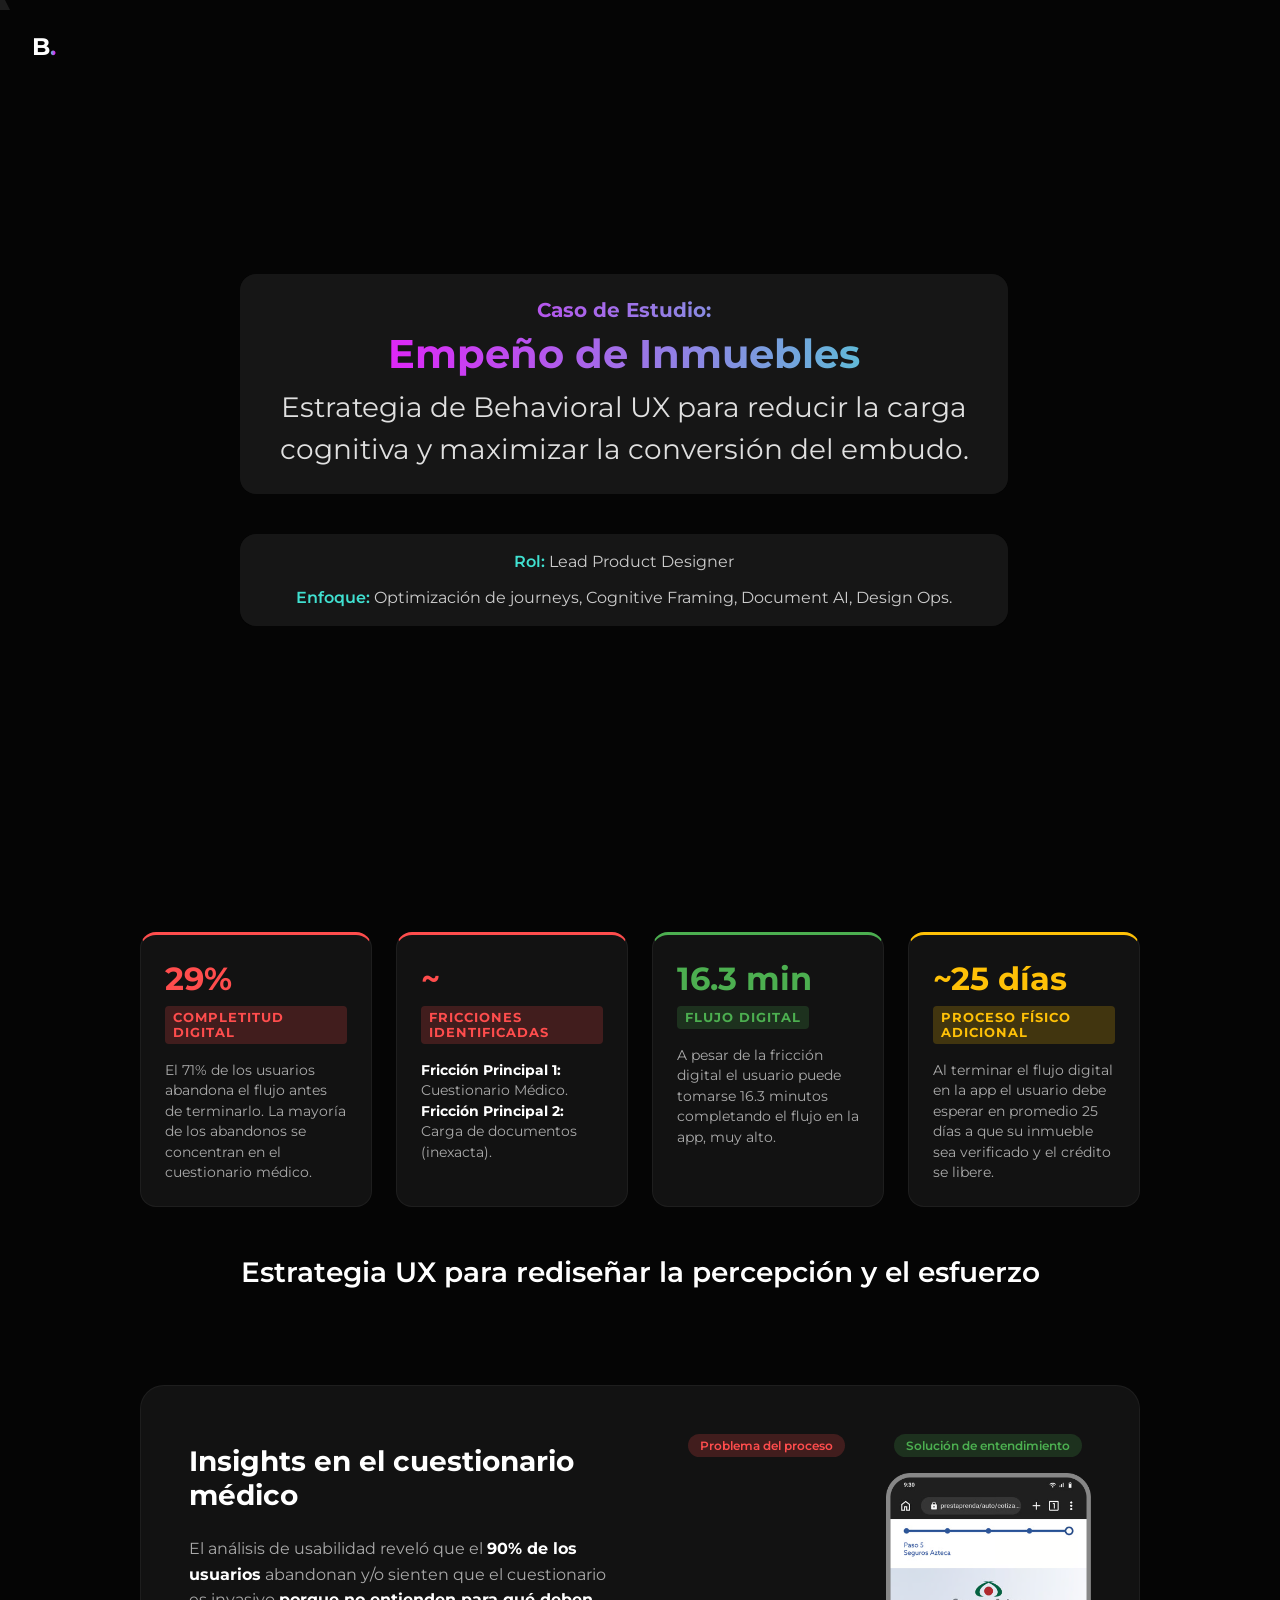
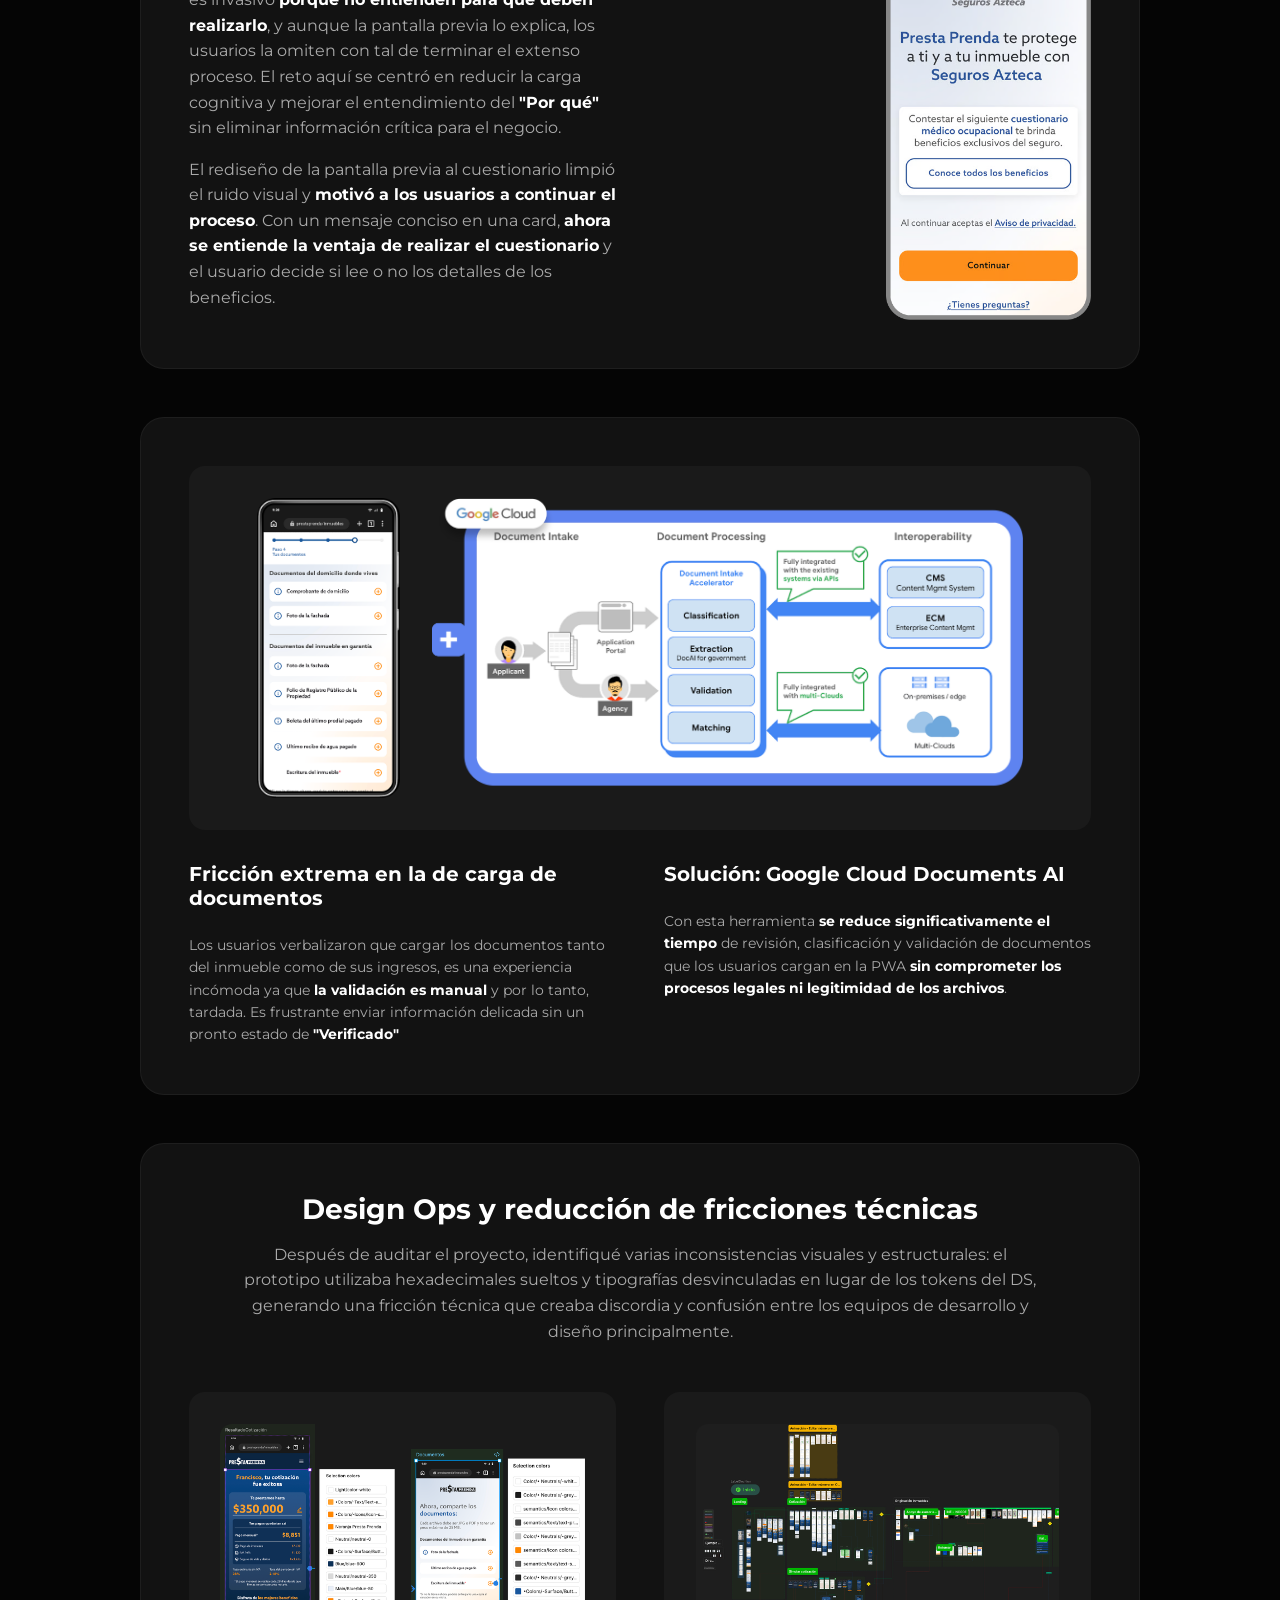
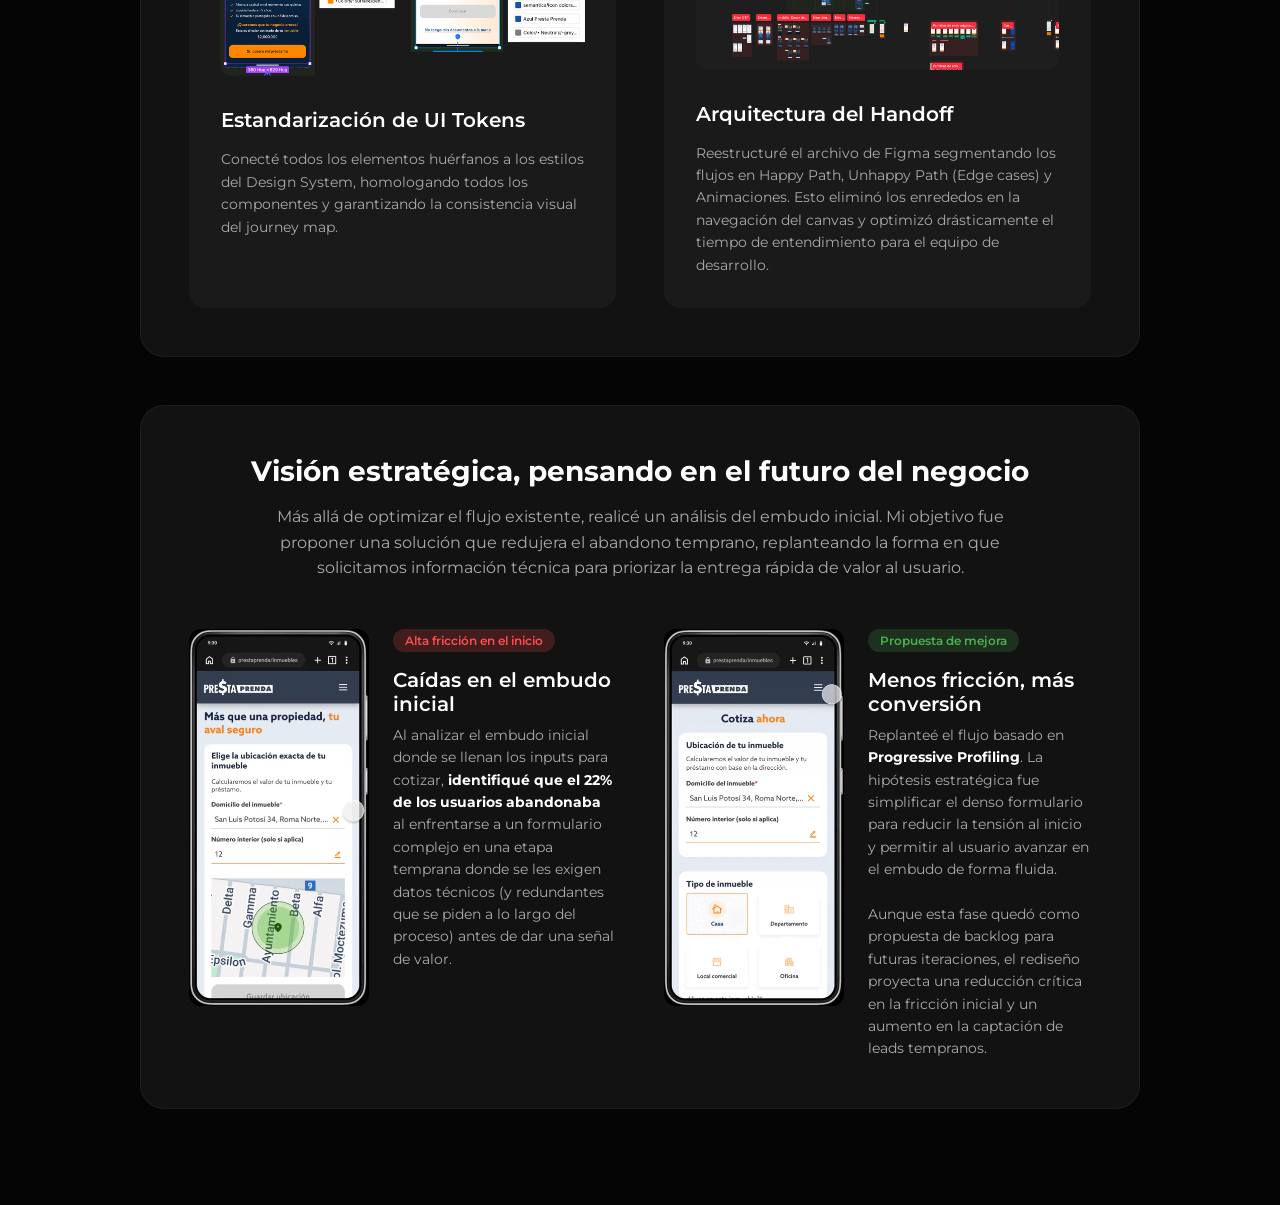
==== commit 1bef8ec1: "Remove redundant plus symbol between images in documents card" ====
--- a/empeno-inmuebles/index.html
+++ b/empeno-inmuebles/index.html
@@ -98,7 +98,6 @@
             <div style="background-color: #121212; border-radius: 24px; padding: 3rem; display: flex; flex-direction: column; gap: 2rem; border: 1px solid rgba(255,255,255,0.05);">
                 <div style="display: flex; gap: 2rem; flex-wrap: wrap; justify-content: center; align-items: center; background-color: #1a1a1a; padding: 2rem; border-radius: 16px;">
                     <img src="assets/images/Carga de documentos.png" alt="Carga de documentos" style="height: 300px; border-radius: 12px; object-fit: contain;">
-                    <div style="font-size: 2rem; color: #4da6ff; font-weight: 700;">+</div>
                     <img src="assets/images/Google Cloud Documents.png" alt="Google Cloud Documents AI" style="height: 300px; border-radius: 12px; object-fit: contain;">
                 </div>
                 <div style="display: flex; flex-wrap: wrap; gap: 3rem;">
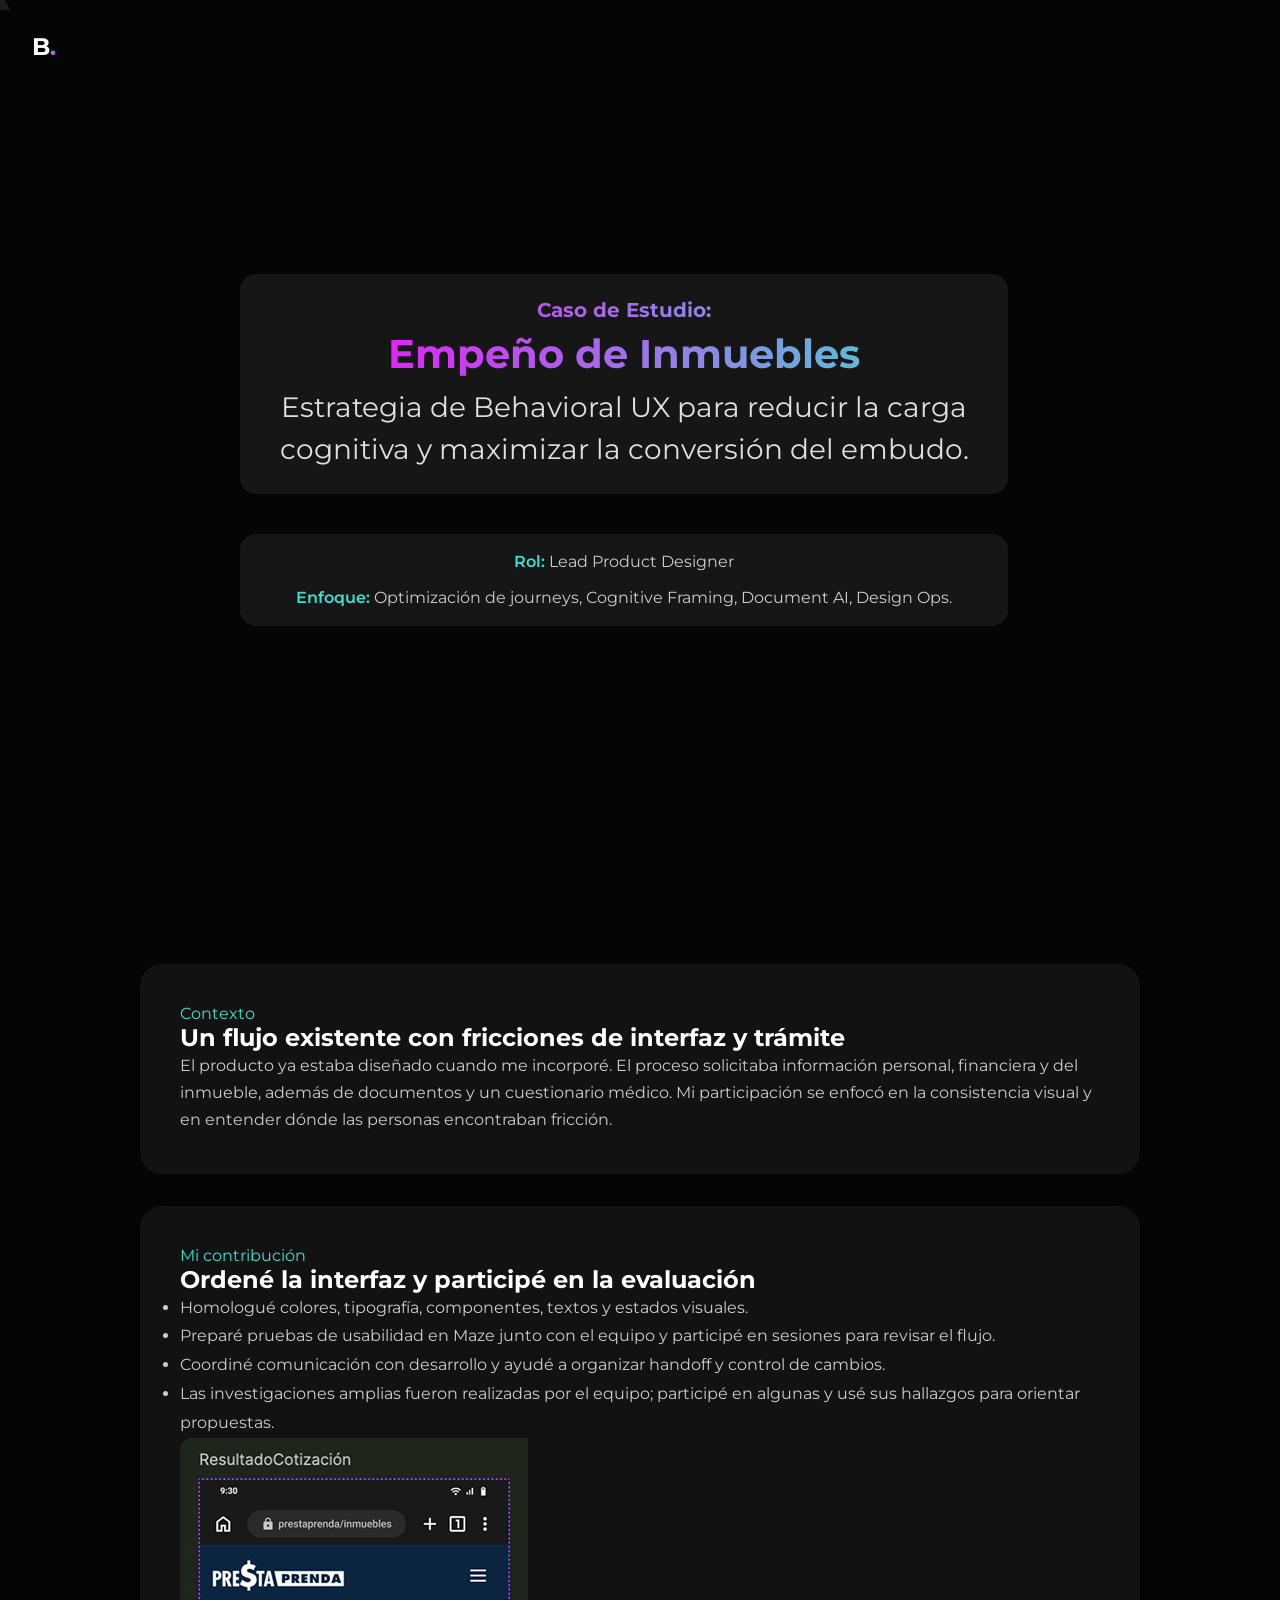
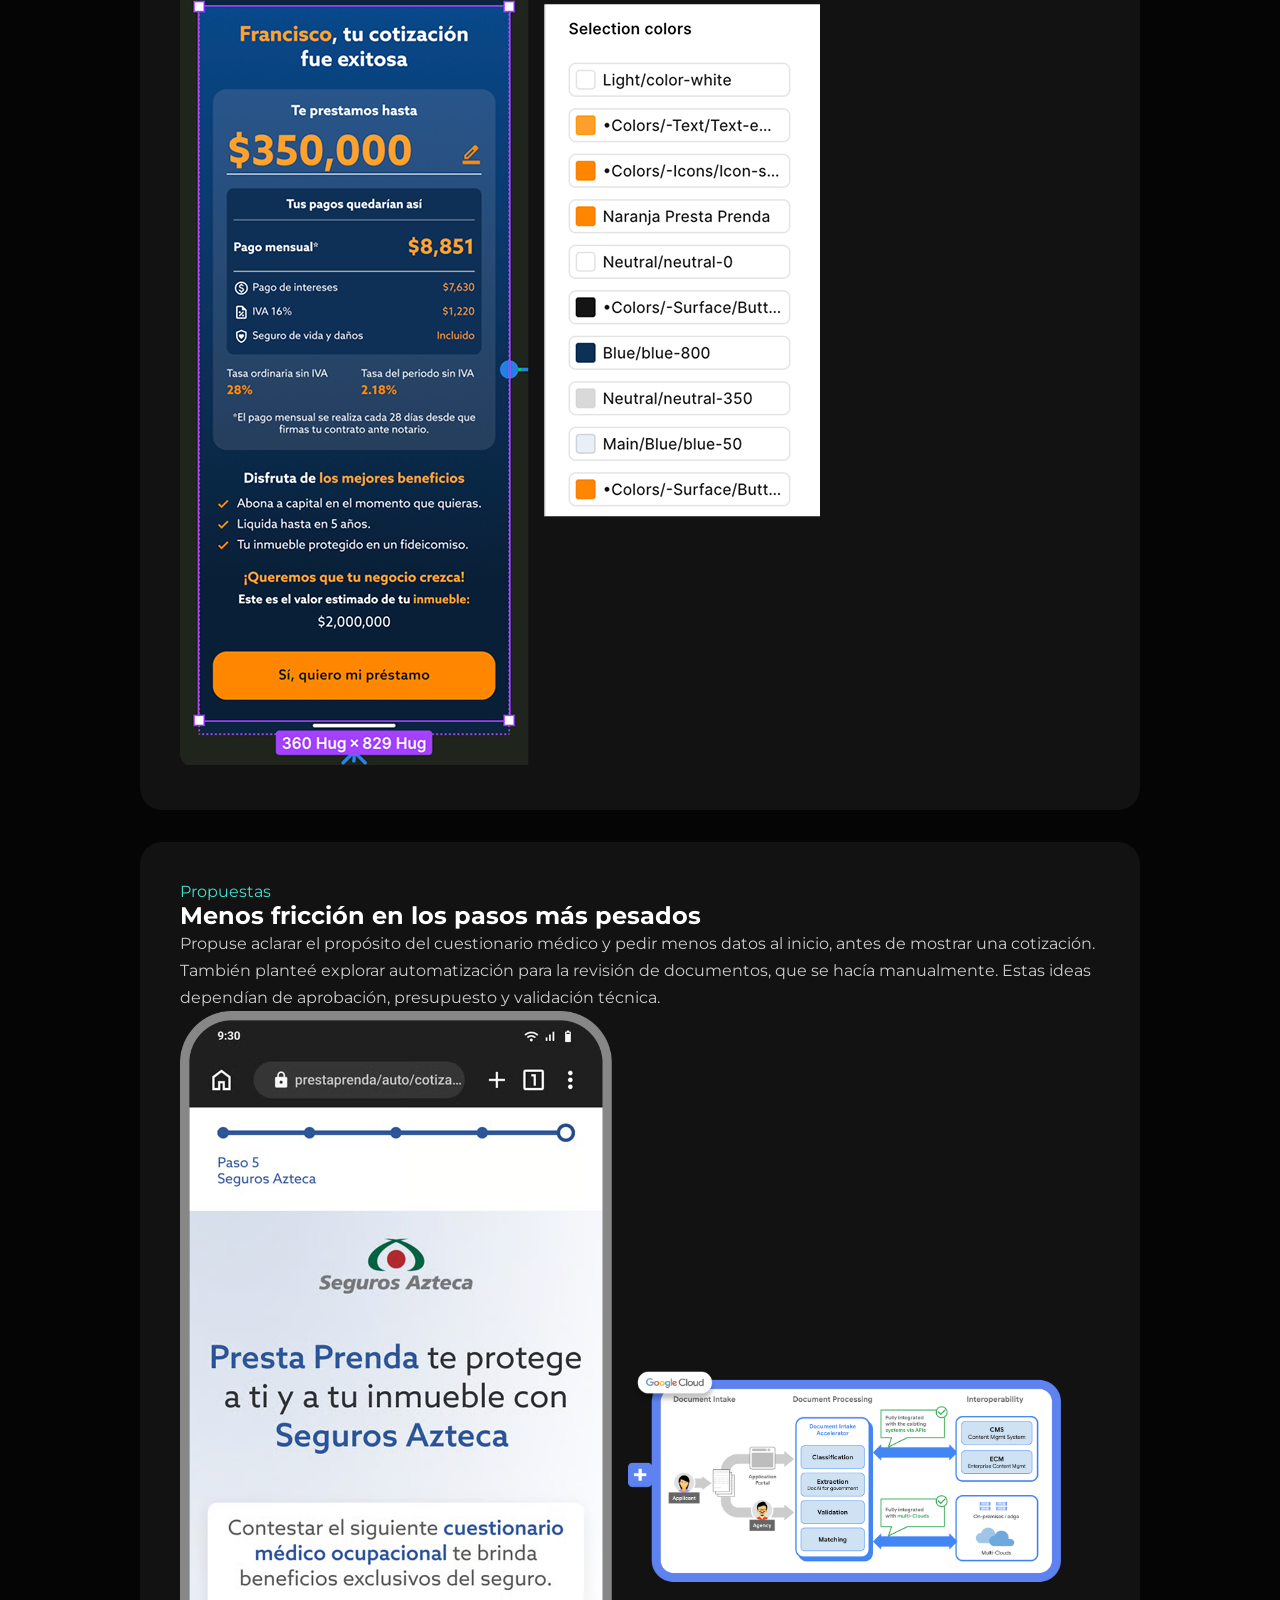
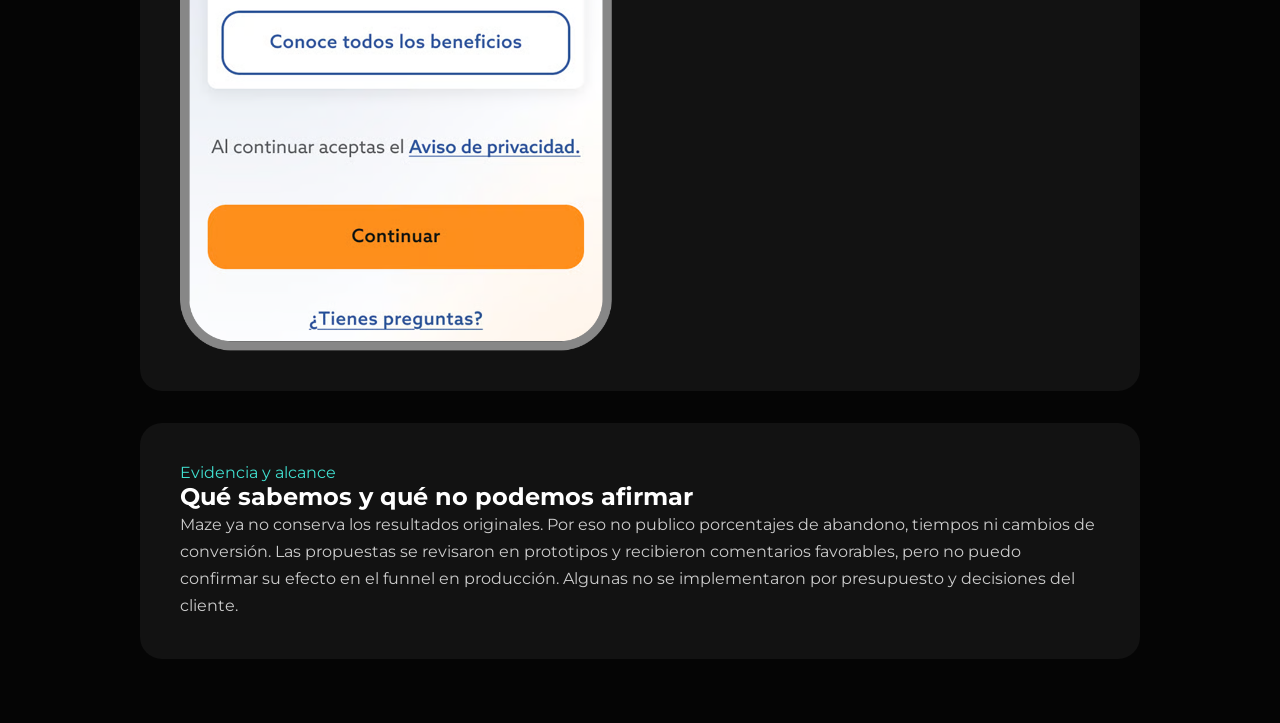
==== commit 2bf2bf07: "Clarify portfolio positioning and project evidence" ====
--- a/empeno-inmuebles/index.html
+++ b/empeno-inmuebles/index.html
@@ -41,129 +41,11 @@
         </div>
     </section>
 
-    <!-- Context & Metrics Section -->
-    <section style="background-color: #050505; padding: 2rem 5% 4rem 5%;">
-        <div style="max-width: 1000px; margin: 0 auto;">
-            <div class="metrics-container">
-                <div class="metric-card red">
-                    <span class="metric-value red">29%</span>
-                    <span class="metric-label red">COMPLETITUD DIGITAL</span>
-                    <p class="metric-text">El 71% de los usuarios abandona el flujo antes de terminarlo. La mayoría de los abandonos se concentran en el cuestionario médico.</p>
-                </div>
-                <div class="metric-card red">
-                    <span class="metric-value red">~</span>
-                    <span class="metric-label red">FRICCIONES IDENTIFICADAS</span>
-                    <p class="metric-text"><strong style="color:#fff;">Fricción Principal 1:</strong> Cuestionario Médico.<br><strong style="color:#fff;">Fricción Principal 2:</strong> Carga de documentos (inexacta).</p>
-                </div>
-                <div class="metric-card green">
-                    <span class="metric-value green">16.3 min</span>
-                    <span class="metric-label green">FLUJO DIGITAL</span>
-                    <p class="metric-text">A pesar de la fricción digital el usuario puede tomarse 16.3 minutos completando el flujo en la app, muy alto.</p>
-                </div>
-                <div class="metric-card yellow">
-                    <span class="metric-value yellow">~25 días</span>
-                    <span class="metric-label yellow">PROCESO FÍSICO ADICIONAL</span>
-                    <p class="metric-text">Al terminar el flujo digital en la app el usuario debe esperar en promedio 25 días a que su inmueble sea verificado y el crédito se libere.</p>
-                </div>
-            </div>
-            
-            <h2 style="font-size: 28px; font-weight: 600; text-align: center; color: #ffffff; font-family: 'Montserrat', sans-serif; margin-top: 3rem;">Estrategia UX para rediseñar la percepción y el esfuerzo</h2>
-        </div>
-    </section>
-
-    <!-- Case Study Cards Section -->
-    <section class="case-study-cards" style="background-color: #050505; color: #ffffff; padding: 2rem 5% 6rem 5%;">
-        <div style="max-width: 1000px; margin: 0 auto; display: flex; flex-direction: column; gap: 3rem;">
-            
-            <!-- Card 1: Insights en el cuestionario médico -->
-            <div style="background-color: #121212; border-radius: 24px; padding: 3rem; display: flex; flex-wrap: wrap; gap: 3rem; border: 1px solid rgba(255,255,255,0.05); align-items: center;">
-                <div style="flex: 1 1 400px; display: flex; flex-direction: column; gap: 1rem;">
-                    <h3 style="font-size: 28px; font-weight: 700; color: #ffffff; margin-bottom: 0.5rem; font-family: 'Montserrat', sans-serif;">Insights en el cuestionario médico</h3>
-                    <p style="font-size: 16px; font-weight: 400; line-height: 1.6; color: #aaaaaa; font-family: 'Montserrat', sans-serif; margin: 0;">El análisis de usabilidad reveló que el <strong style="color:#fff;">90% de los usuarios</strong> abandonan y/o sienten que el cuestionario es invasivo <strong style="color:#fff;">porque no entienden para qué deben realizarlo</strong>, y aunque la pantalla previa lo explica, los usuarios la omiten con tal de terminar el extenso proceso. El reto aquí se centró en reducir la carga cognitiva y mejorar el entendimiento del <strong style="color:#fff;">"Por qué"</strong> sin eliminar información crítica para el negocio.</p>
-                    <p style="font-size: 16px; font-weight: 400; line-height: 1.6; color: #aaaaaa; font-family: 'Montserrat', sans-serif; margin: 0;">El rediseño de la pantalla previa al cuestionario limpió el ruido visual y <strong style="color:#fff;">motivó a los usuarios a continuar el proceso</strong>. Con un mensaje conciso en una card, <strong style="color:#fff;">ahora se entiende la ventaja de realizar el cuestionario</strong> y el usuario decide si lee o no los detalles de los beneficios.</p>
-                </div>
-                <div style="flex: 1 1 400px; display: flex; gap: 1rem; justify-content: center; align-items: stretch;">
-                    <div style="flex: 1; display: flex; flex-direction: column; align-items: center; gap: 0.5rem;">
-                        <span class="tag red" style="font-size: 12px;">Problema del proceso</span>
-                        <video src="assets/videos/CM sin mensaje.mp4" autoplay loop muted playsinline style="width: 100%; border-radius: 12px; object-fit: contain;"></video>
-                    </div>
-                    <div style="flex: 1; display: flex; flex-direction: column; align-items: center; gap: 0.5rem;">
-                        <span class="tag green" style="font-size: 12px;">Solución de entendimiento</span>
-                        <img src="assets/images/Pagina previa_CM.png" alt="Página previa" style="width: 100%; border-radius: 12px; object-fit: contain;">
-                    </div>
-                </div>
-            </div>
-
-            <!-- Card 2: Fricción extrema en la de carga de documentos -->
-            <div style="background-color: #121212; border-radius: 24px; padding: 3rem; display: flex; flex-direction: column; gap: 2rem; border: 1px solid rgba(255,255,255,0.05);">
-                <div style="display: flex; gap: 2rem; flex-wrap: wrap; justify-content: center; align-items: center; background-color: #1a1a1a; padding: 2rem; border-radius: 16px;">
-                    <img src="assets/images/Carga de documentos.png" alt="Carga de documentos" style="height: 300px; border-radius: 12px; object-fit: contain;">
-                    <img src="assets/images/Google Cloud Documents.png" alt="Google Cloud Documents AI" style="height: 300px; border-radius: 12px; object-fit: contain;">
-                </div>
-                <div style="display: flex; flex-wrap: wrap; gap: 3rem;">
-                    <div style="flex: 1 1 300px; display: flex; flex-direction: column; gap: 1rem;">
-                        <h3 style="font-size: 20px; font-weight: 700; color: #ffffff; margin-bottom: 0.5rem; font-family: 'Montserrat', sans-serif;">Fricción extrema en la de carga de documentos</h3>
-                        <p style="font-size: 14px; font-weight: 400; line-height: 1.6; color: #aaaaaa; font-family: 'Montserrat', sans-serif; margin: 0;">Los usuarios verbalizaron que cargar los documentos tanto del inmueble como de sus ingresos, es una experiencia incómoda ya que <strong style="color:#fff;">la validación es manual</strong> y por lo tanto, tardada. Es frustrante enviar información delicada sin un pronto estado de <strong style="color:#fff;">"Verificado"</strong></p>
-                    </div>
-                    <div style="flex: 1 1 300px; display: flex; flex-direction: column; gap: 1rem;">
-                        <h3 style="font-size: 20px; font-weight: 700; color: #ffffff; margin-bottom: 0.5rem; font-family: 'Montserrat', sans-serif;">Solución: Google Cloud Documents AI</h3>
-                        <p style="font-size: 14px; font-weight: 400; line-height: 1.6; color: #aaaaaa; font-family: 'Montserrat', sans-serif; margin: 0;">Con esta herramienta <strong style="color:#fff;">se reduce significativamente el tiempo</strong> de revisión, clasificación y validación de documentos que los usuarios cargan en la PWA <strong style="color:#fff;">sin comprometer los procesos legales ni legitimidad de los archivos</strong>.</p>
-                    </div>
-                </div>
-            </div>
-
-            <!-- Card 3: Design Ops y reducción de fricciones técnicas -->
-            <div style="background-color: #121212; border-radius: 24px; padding: 3rem; display: flex; flex-direction: column; gap: 3rem; border: 1px solid rgba(255,255,255,0.05);">
-                <div style="text-align: center; max-width: 800px; margin: 0 auto;">
-                    <h3 style="font-size: 28px; font-weight: 700; color: #ffffff; margin-bottom: 1rem; font-family: 'Montserrat', sans-serif;">Design Ops y reducción de fricciones técnicas</h3>
-                    <p style="font-size: 16px; font-weight: 400; line-height: 1.6; color: #aaaaaa; font-family: 'Montserrat', sans-serif; margin: 0;">Después de auditar el proyecto, identifiqué varias inconsistencias visuales y estructurales: el prototipo utilizaba hexadecimales sueltos y tipografías desvinculadas en lugar de los tokens del DS, generando una fricción técnica que creaba discordia y confusión entre los equipos de desarrollo y diseño principalmente.</p>
-                </div>
-                <div style="display: flex; flex-wrap: wrap; gap: 3rem;">
-                    <div style="flex: 1 1 400px; display: flex; flex-direction: column; gap: 1rem; background-color: #1a1a1a; padding: 2rem; border-radius: 16px;">
-                        <div style="display: flex; gap: 1rem; justify-content: center; margin-bottom: 1rem;">
-                            <img src="assets/images/Tokens de color 1.png" alt="Tokens de color 1" style="width: 48%; border-radius: 12px; object-fit: contain;">
-                            <img src="assets/images/Tokens de color 2.png" alt="Tokens de color 2" style="width: 48%; border-radius: 12px; object-fit: contain;">
-                        </div>
-                        <h4 style="font-size: 20px; font-weight: 600; color: #ffffff; margin: 0; font-family: 'Montserrat', sans-serif;">Estandarización de UI Tokens</h4>
-                        <p style="font-size: 14px; font-weight: 400; line-height: 1.6; color: #aaaaaa; font-family: 'Montserrat', sans-serif; margin: 0;">Conecté todos los elementos huérfanos a los estilos del Design System, homologando todos los componentes y garantizando la consistencia visual del journey map.</p>
-                    </div>
-                    <div style="flex: 1 1 400px; display: flex; flex-direction: column; gap: 1rem; background-color: #1a1a1a; padding: 2rem; border-radius: 16px;">
-                        <img src="assets/images/Flujo segmentado.png" alt="Arquitectura del Handoff" style="width: 100%; border-radius: 12px; object-fit: contain; margin-bottom: 1rem;">
-                        <h4 style="font-size: 20px; font-weight: 600; color: #ffffff; margin: 0; font-family: 'Montserrat', sans-serif;">Arquitectura del Handoff</h4>
-                        <p style="font-size: 14px; font-weight: 400; line-height: 1.6; color: #aaaaaa; font-family: 'Montserrat', sans-serif; margin: 0;">Reestructuré el archivo de Figma segmentando los flujos en Happy Path, Unhappy Path (Edge cases) y Animaciones. Esto eliminó los enrededos en la navegación del canvas y optimizó drásticamente el tiempo de entendimiento para el equipo de desarrollo.</p>
-                    </div>
-                </div>
-            </div>
-
-            <!-- Card 4: Visión estratégica, pensando en el futuro del negocio -->
-            <div style="background-color: #121212; border-radius: 24px; padding: 3rem; display: flex; flex-direction: column; gap: 3rem; border: 1px solid rgba(255,255,255,0.05);">
-                <div style="text-align: center; max-width: 800px; margin: 0 auto;">
-                    <h3 style="font-size: 28px; font-weight: 700; color: #ffffff; margin-bottom: 1rem; font-family: 'Montserrat', sans-serif;">Visión estratégica, pensando en el futuro del negocio</h3>
-                    <p style="font-size: 16px; font-weight: 400; line-height: 1.6; color: #aaaaaa; font-family: 'Montserrat', sans-serif; margin: 0;">Más allá de optimizar el flujo existente, realicé un análisis del embudo inicial. Mi objetivo fue proponer una solución que redujera el abandono temprano, replanteando la forma en que solicitamos información técnica para priorizar la entrega rápida de valor al usuario.</p>
-                </div>
-                <div style="display: flex; flex-wrap: wrap; gap: 3rem;">
-                    <div style="flex: 1 1 400px; display: flex; gap: 1.5rem; align-items: flex-start;">
-                        <img src="assets/images/Cotizador 1.gif" alt="Caídas en el embudo" style="width: 180px; border-radius: 12px; object-fit: contain;">
-                        <div style="display: flex; flex-direction: column; gap: 0.5rem;">
-                            <span class="tag red" style="font-size: 12px; align-self: flex-start;">Alta fricción en el inicio</span>
-                            <h4 style="font-size: 20px; font-weight: 600; color: #ffffff; margin: 0; font-family: 'Montserrat', sans-serif;">Caídas en el embudo inicial</h4>
-                            <p style="font-size: 14px; font-weight: 400; line-height: 1.6; color: #aaaaaa; font-family: 'Montserrat', sans-serif; margin: 0;">Al analizar el embudo inicial donde se llenan los inputs para cotizar, <strong style="color:#fff;">identifiqué que el 22% de los usuarios abandonaba</strong> al enfrentarse a un formulario complejo en una etapa temprana donde se les exigen datos técnicos (y redundantes que se piden a lo largo del proceso) antes de dar una señal de valor.</p>
-                        </div>
-                    </div>
-                    <div style="flex: 1 1 400px; display: flex; gap: 1.5rem; align-items: flex-start;">
-                        <img src="assets/images/Cotizador 2.gif" alt="Menos fricción" style="width: 180px; border-radius: 12px; object-fit: contain;">
-                        <div style="display: flex; flex-direction: column; gap: 0.5rem;">
-                            <span class="tag green" style="font-size: 12px; align-self: flex-start;">Propuesta de mejora</span>
-                            <h4 style="font-size: 20px; font-weight: 600; color: #ffffff; margin: 0; font-family: 'Montserrat', sans-serif;">Menos fricción, más conversión</h4>
-                            <p style="font-size: 14px; font-weight: 400; line-height: 1.6; color: #aaaaaa; font-family: 'Montserrat', sans-serif; margin: 0;">Replanteé el flujo basado en <strong style="color:#fff;">Progressive Profiling</strong>. La hipótesis estratégica fue simplificar el denso formulario para reducir la tensión al inicio y permitir al usuario avanzar en el embudo de forma fluida.<br><br>Aunque esta fase quedó como propuesta de backlog para futuras iteraciones, el rediseño proyecta una reducción crítica en la fricción inicial y un aumento en la captación de leads tempranos.</p>
-                        </div>
-                    </div>
-                </div>
-            </div>
-
-        </div>
-    </section>
-
+    <section style="background:#050505;color:#fff;padding:4rem 5%;font-family:'Montserrat',sans-serif;"><div style="max-width:1000px;margin:auto;display:flex;flex-direction:column;gap:2rem;">
+<article style="background:#121212;border-radius:22px;padding:2.5rem;"><span style="color:#40e0d0;">Contexto</span><h2>Un flujo existente con fricciones de interfaz y trámite</h2><p style="color:#ccc;line-height:1.7;">El producto ya estaba diseñado cuando me incorporé. El proceso solicitaba información personal, financiera y del inmueble, además de documentos y un cuestionario médico. Mi participación se enfocó en la consistencia visual y en entender dónde las personas encontraban fricción.</p></article>
+<article style="background:#121212;border-radius:22px;padding:2.5rem;"><span style="color:#40e0d0;">Mi contribución</span><h2>Ordené la interfaz y participé en la evaluación</h2><ul style="color:#ccc;line-height:1.8;"><li>Homologué colores, tipografía, componentes, textos y estados visuales.</li><li>Preparé pruebas de usabilidad en Maze junto con el equipo y participé en sesiones para revisar el flujo.</li><li>Coordiné comunicación con desarrollo y ayudé a organizar handoff y control de cambios.</li><li>Las investigaciones amplias fueron realizadas por el equipo; participé en algunas y usé sus hallazgos para orientar propuestas.</li></ul><img src="assets/images/Tokens de color 1.png" alt="Muestra de estandarización de color" style="max-width:100%;border-radius:12px;"></article>
+<article style="background:#121212;border-radius:22px;padding:2.5rem;"><span style="color:#40e0d0;">Propuestas</span><h2>Menos fricción en los pasos más pesados</h2><p style="color:#ccc;line-height:1.7;">Propuse aclarar el propósito del cuestionario médico y pedir menos datos al inicio, antes de mostrar una cotización. También planteé explorar automatización para la revisión de documentos, que se hacía manualmente. Estas ideas dependían de aprobación, presupuesto y validación técnica.</p><div style="display:flex;gap:1rem;flex-wrap:wrap;"><img src="assets/images/Pagina previa_CM.png" alt="Propuesta de pantalla previa al cuestionario médico" style="width:min(47%,440px);object-fit:contain;border-radius:12px;"><img src="assets/images/Google Cloud Documents.png" alt="Exploración de automatización documental" style="width:min(47%,440px);object-fit:contain;border-radius:12px;"></div></article>
+<article style="background:#121212;border-radius:22px;padding:2.5rem;"><span style="color:#40e0d0;">Evidencia y alcance</span><h2>Qué sabemos y qué no podemos afirmar</h2><p style="color:#ccc;line-height:1.7;">Maze ya no conserva los resultados originales. Por eso no publico porcentajes de abandono, tiempos ni cambios de conversión. Las propuestas se revisaron en prototipos y recibieron comentarios favorables, pero no puedo confirmar su efecto en el funnel en producción. Algunas no se implementaron por presupuesto y decisiones del cliente.</p></article></div></section>
     <!-- Custom Cursor -->
     <div id="custom-cursor"></div>
     <script src="../Home/assets/js/script.js"></script>
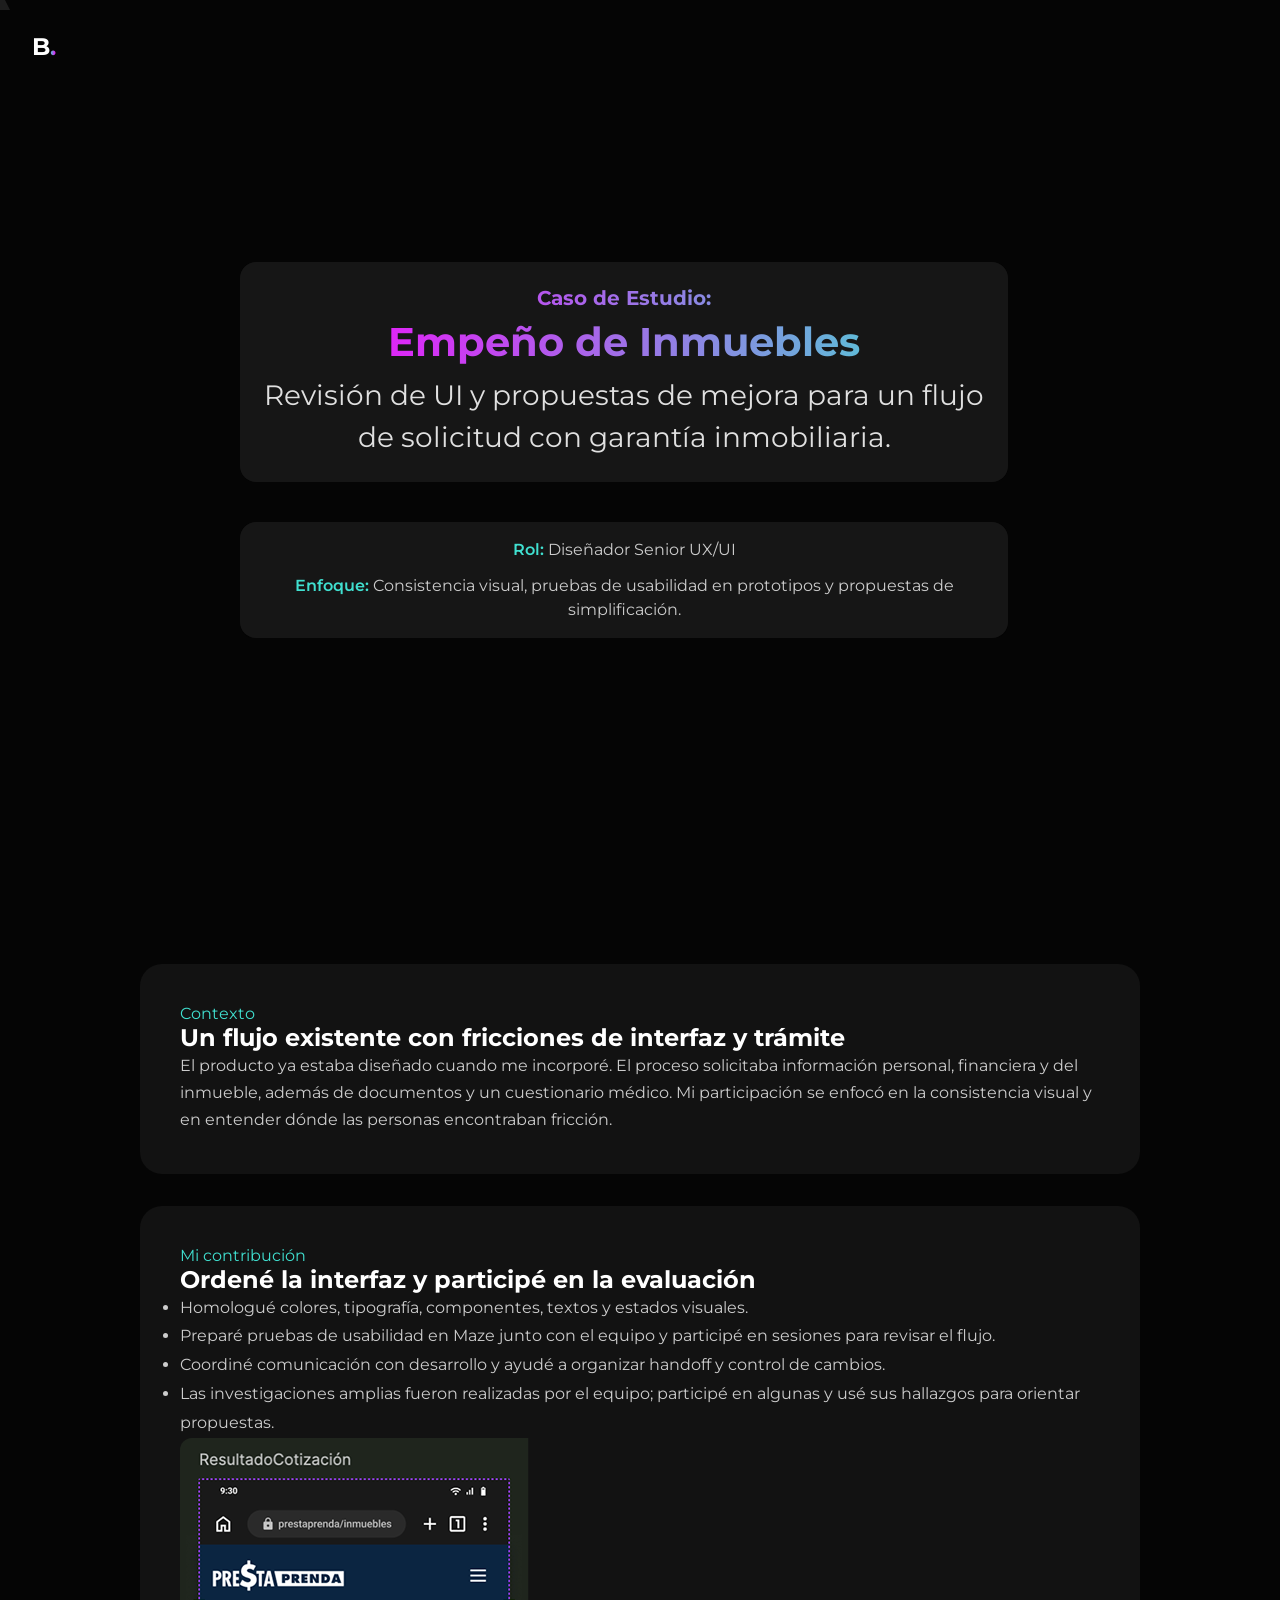
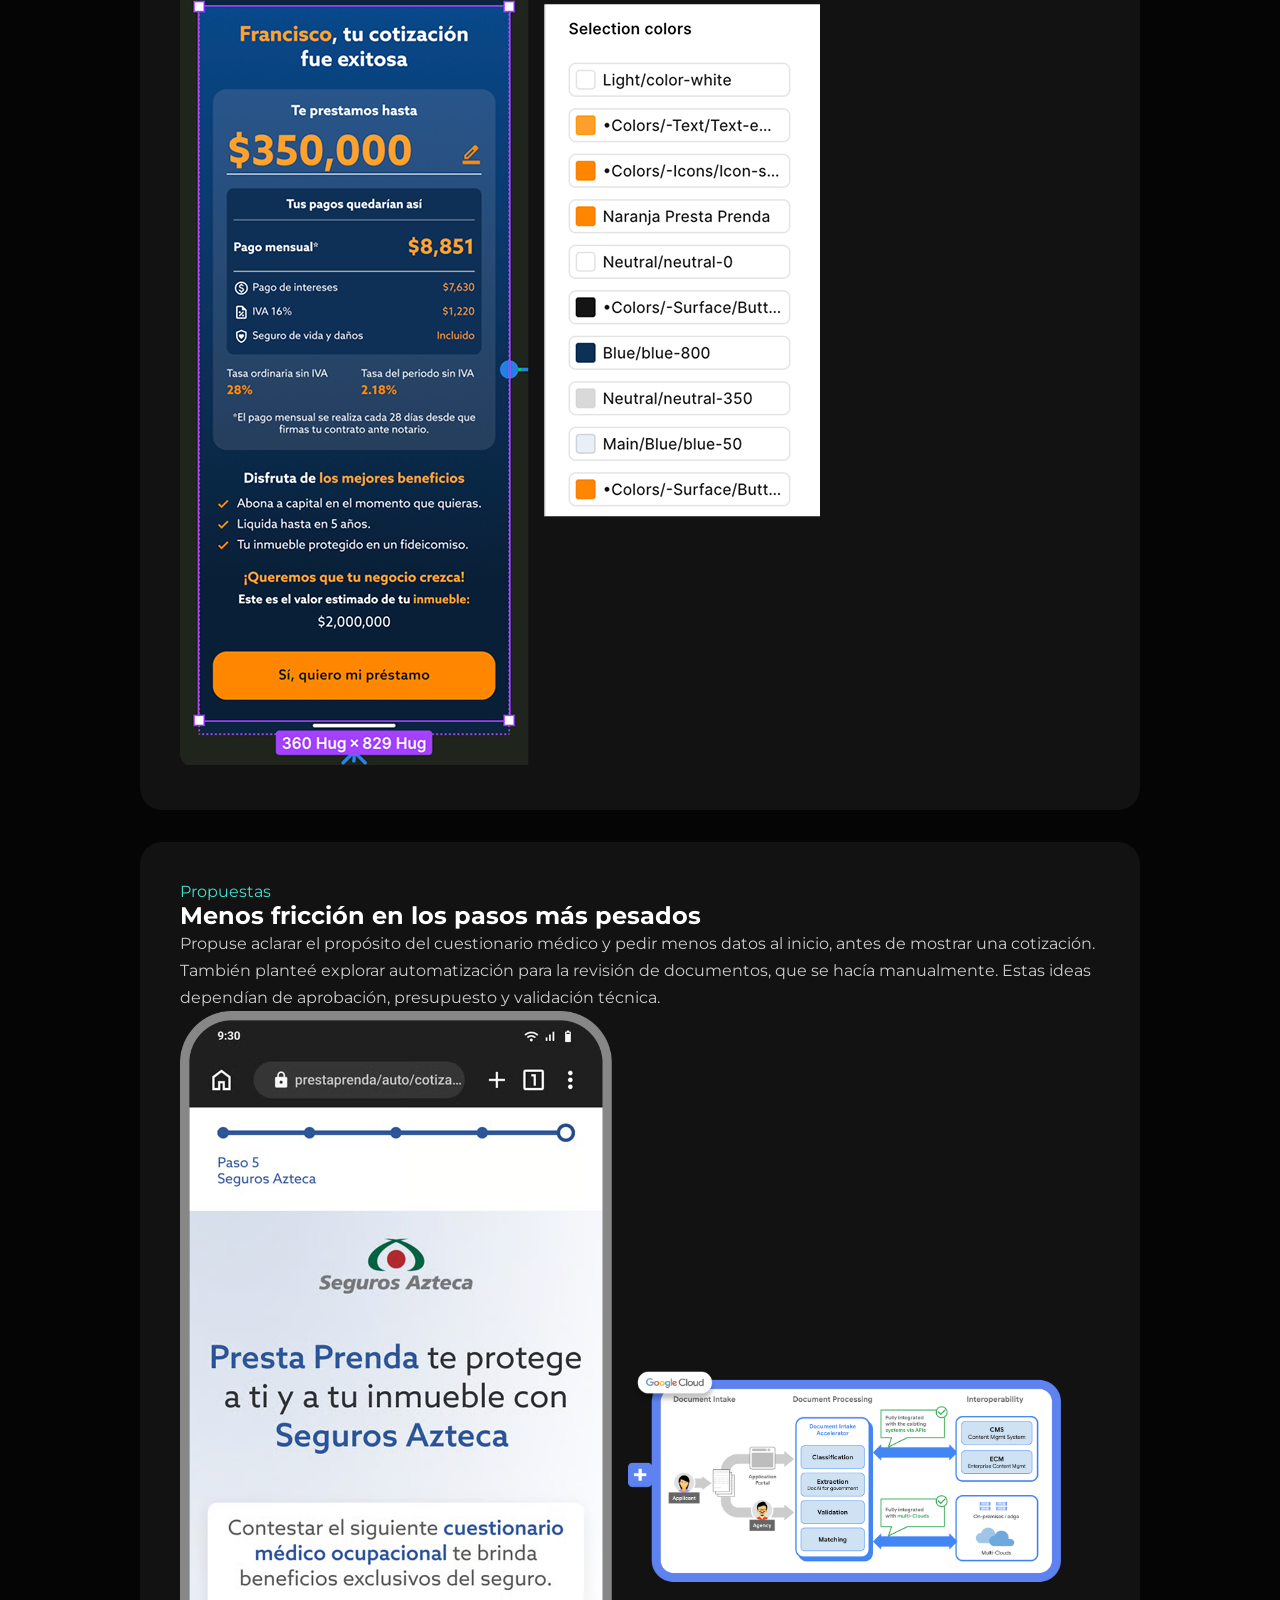
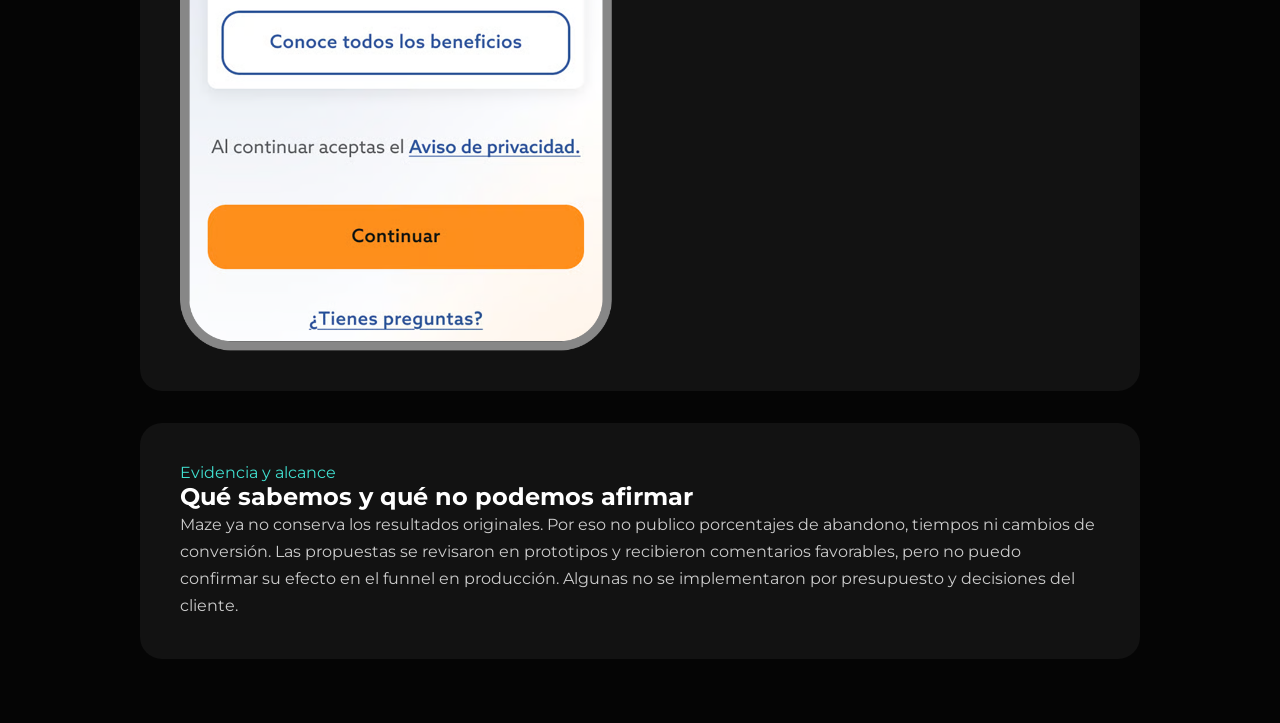
==== commit 3f750cf5: "Align Empeño case positioning with verified role" ====
--- a/empeno-inmuebles/index.html
+++ b/empeno-inmuebles/index.html
@@ -31,12 +31,12 @@
                     <span style="font-size: 1.25rem;">Caso de Estudio:</span>
                     <span style="font-size: 2.5rem;">Empeño de Inmuebles</span>
                 </h1>
-                <p class="hero-tagline" style="font-size: 1.75rem; font-weight: 400; color: #e0e0e0; margin-bottom: 0; max-width: 100%;">Estrategia de Behavioral UX para reducir la carga cognitiva y maximizar la conversión del embudo.</p>
+                <p class="hero-tagline" style="font-size: 1.75rem; font-weight: 400; color: #e0e0e0; margin-bottom: 0; max-width: 100%;">Revisión de UI y propuestas de mejora para un flujo de solicitud con garantía inmobiliaria.</p>
             </div>
             
             <ul style="list-style: none; padding: 16px; margin: 0; color: #cccccc; line-height: 1.5; font-size: 1rem; display: flex; flex-direction: column; gap: 0.8rem; background-color: rgba(26, 26, 26, 0.85); backdrop-filter: blur(8px); border-radius: 16px; width: 100%;">
-                <li><strong style="color: #40E0D0; font-weight: 600;">Rol:</strong> Lead Product Designer</li>
-                <li><strong style="color: #40E0D0; font-weight: 600;">Enfoque:</strong> Optimización de journeys, Cognitive Framing, Document AI, Design Ops.</li>
+                <li><strong style="color: #40E0D0; font-weight: 600;">Rol:</strong> Diseñador Senior UX/UI</li>
+                <li><strong style="color: #40E0D0; font-weight: 600;">Enfoque:</strong> Consistencia visual, pruebas de usabilidad en prototipos y propuestas de simplificación.</li>
             </ul>
         </div>
     </section>
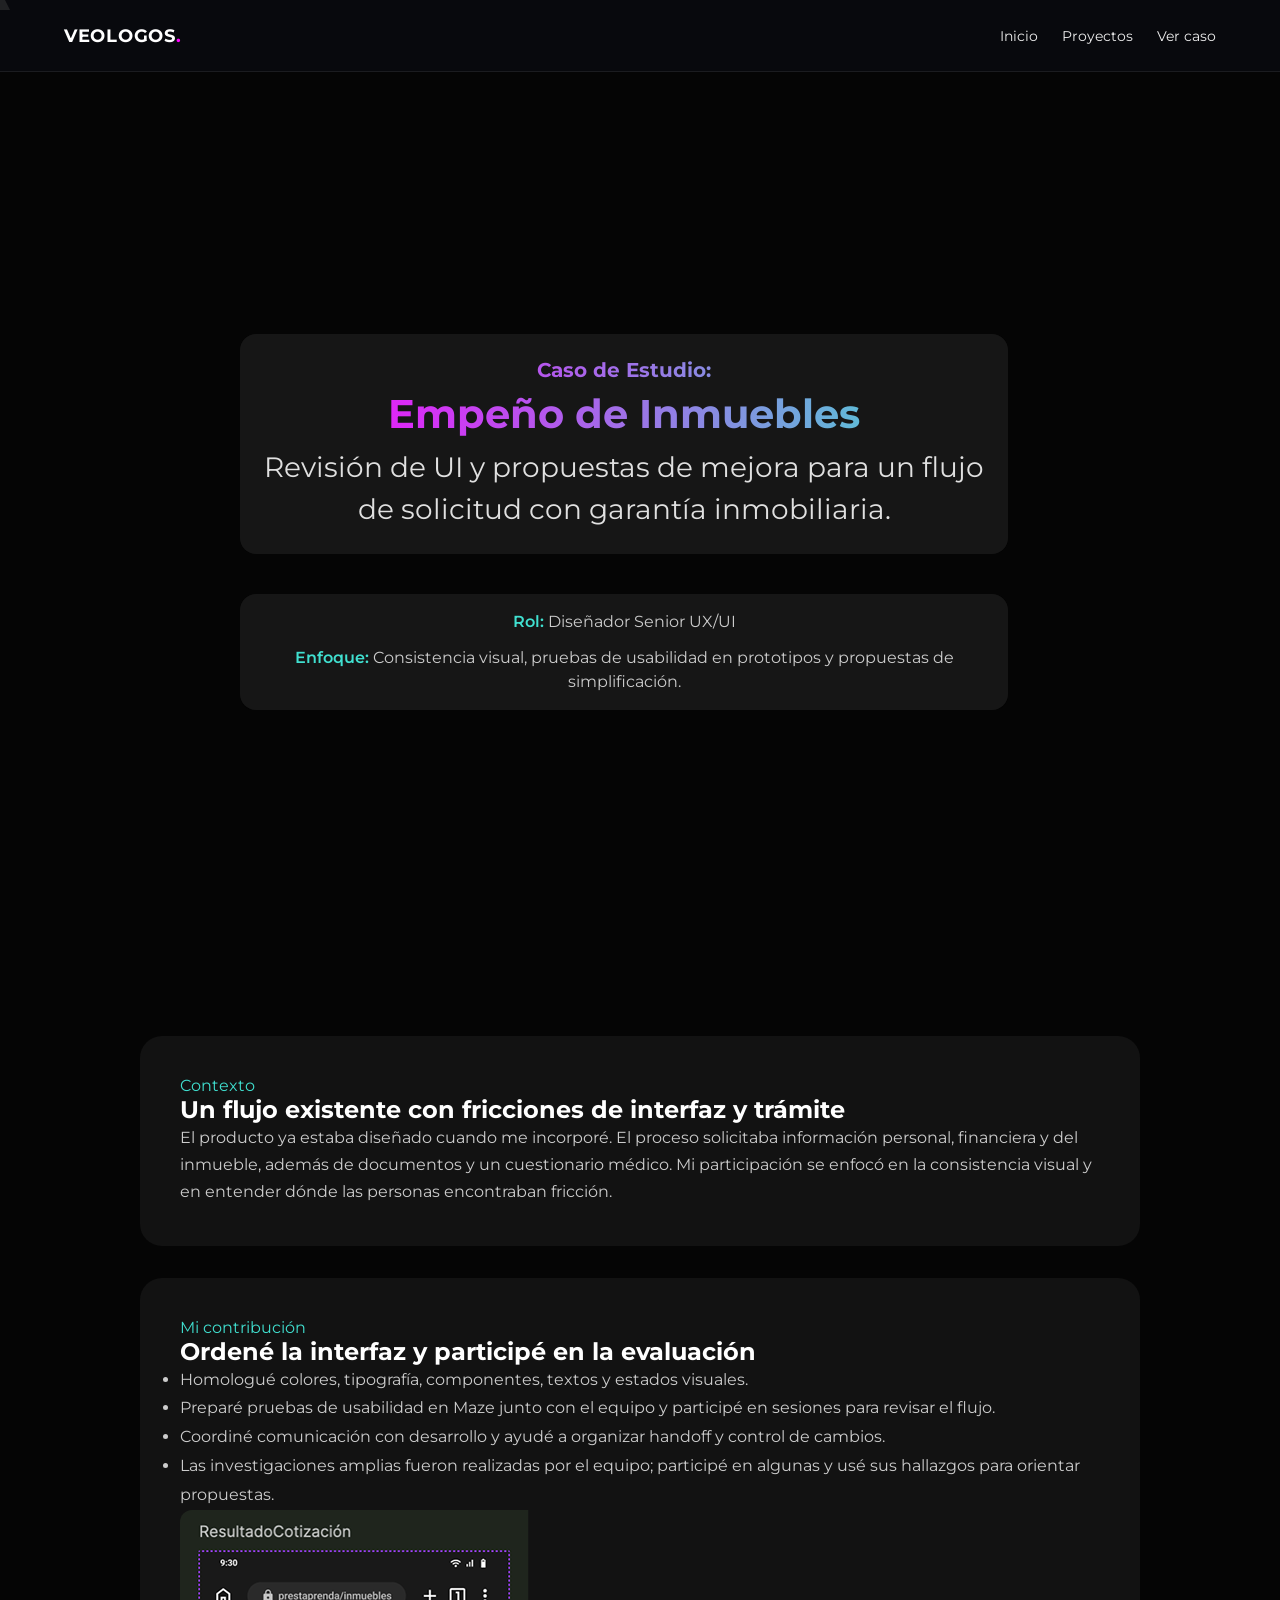
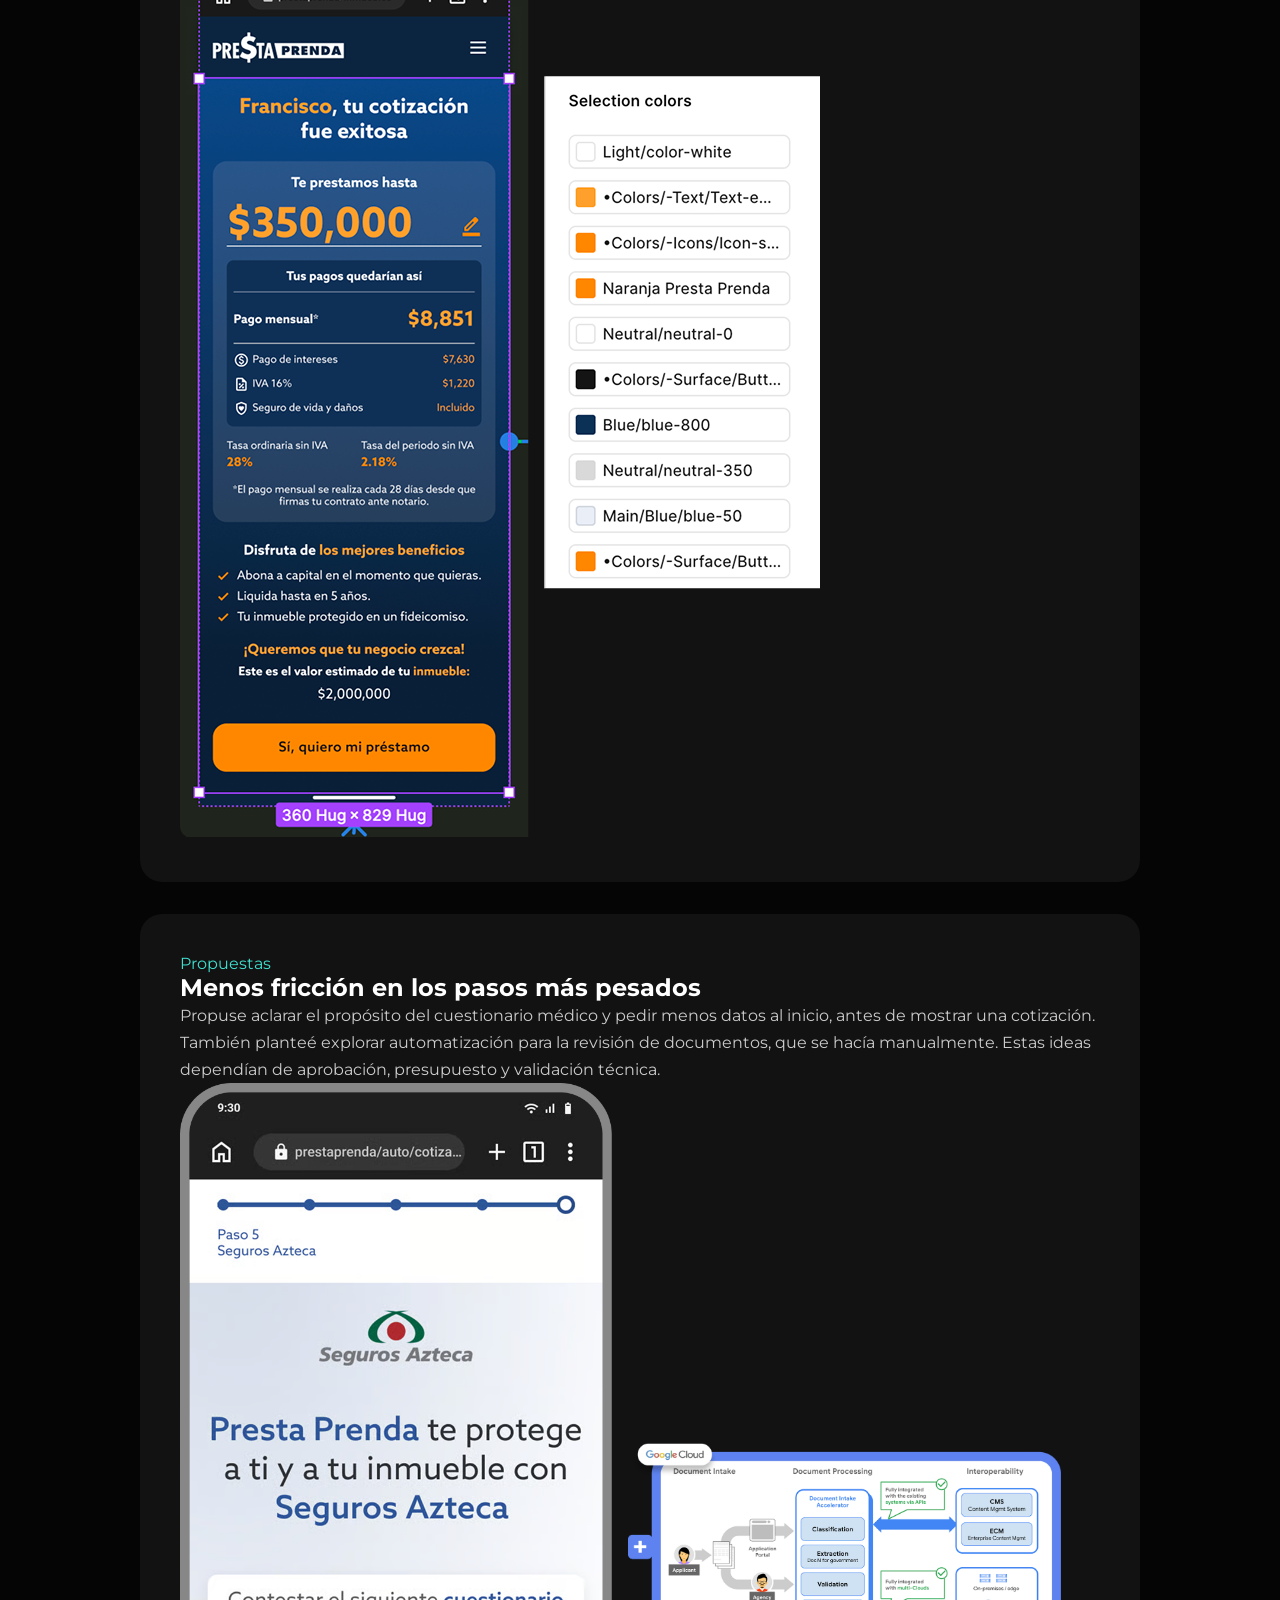
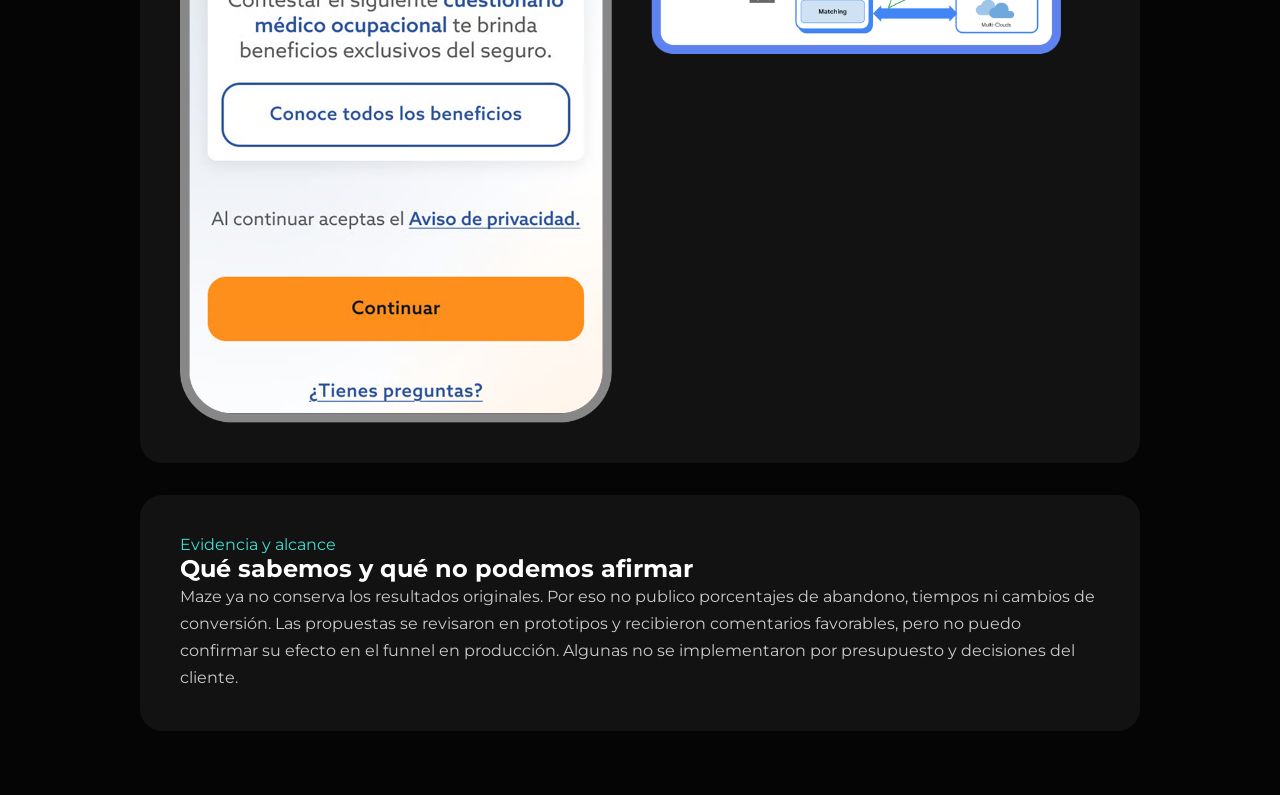
==== commit 0cd8d89e: "Improve navigation and defer large media on property case" ====
--- a/empeno-inmuebles/index.html
+++ b/empeno-inmuebles/index.html
@@ -15,15 +15,11 @@
 </head>
 
 <body>
-    <header>
-        <a href="../Home/" class="logo" style="color: #ffffff;">B<span class="dot">.</span></a>
-        <nav>
-        </nav>
-    </header>
+<header class="site-header"><a href="../Home/#inicio" class="site-brand">VEOLOGOS<span>.</span></a><nav class="site-nav"><a href="../Home/#inicio">Inicio</a><a href="../Home/#casos">Proyectos</a><div class="project-nav"><span>Ver caso</span><div class="project-menu"><a href="../fideguardian/">Hipoteca con BTC</a><a href="../empeno-inmuebles/">Empeño de inmuebles</a><a href="../tickets-mantenimiento/">Tickets de mantenimiento</a></div></div></nav></header>
 
     <section class="hero" style="background-color: #050505; align-items: center; justify-content: center; padding-top: 6rem; padding-bottom: 6rem; position: relative; overflow: hidden;">
         <!-- Background Video -->
-        <video src="assets/videos/flujo.m4v" autoplay loop muted playsinline style="position: absolute; top: 50%; left: 50%; width: 100%; height: 100%; object-fit: cover; transform: translate(-50%, -50%); opacity: 0.25; z-index: 0; pointer-events: none;"></video>
+        
         
         <div class="hero-text-column" style="display: flex; flex-direction: column; justify-content: center; align-items: center; position: relative; z-index: 1; max-width: 800px; text-align: center;">
             <div style="background-color: rgba(26, 26, 26, 0.85); backdrop-filter: blur(8px); padding: 24px; border-radius: 16px; margin-bottom: 2.5rem; width: 100%;">
@@ -43,8 +39,8 @@
 
     <section style="background:#050505;color:#fff;padding:4rem 5%;font-family:'Montserrat',sans-serif;"><div style="max-width:1000px;margin:auto;display:flex;flex-direction:column;gap:2rem;">
 <article style="background:#121212;border-radius:22px;padding:2.5rem;"><span style="color:#40e0d0;">Contexto</span><h2>Un flujo existente con fricciones de interfaz y trámite</h2><p style="color:#ccc;line-height:1.7;">El producto ya estaba diseñado cuando me incorporé. El proceso solicitaba información personal, financiera y del inmueble, además de documentos y un cuestionario médico. Mi participación se enfocó en la consistencia visual y en entender dónde las personas encontraban fricción.</p></article>
-<article style="background:#121212;border-radius:22px;padding:2.5rem;"><span style="color:#40e0d0;">Mi contribución</span><h2>Ordené la interfaz y participé en la evaluación</h2><ul style="color:#ccc;line-height:1.8;"><li>Homologué colores, tipografía, componentes, textos y estados visuales.</li><li>Preparé pruebas de usabilidad en Maze junto con el equipo y participé en sesiones para revisar el flujo.</li><li>Coordiné comunicación con desarrollo y ayudé a organizar handoff y control de cambios.</li><li>Las investigaciones amplias fueron realizadas por el equipo; participé en algunas y usé sus hallazgos para orientar propuestas.</li></ul><img src="assets/images/Tokens de color 1.png" alt="Muestra de estandarización de color" style="max-width:100%;border-radius:12px;"></article>
-<article style="background:#121212;border-radius:22px;padding:2.5rem;"><span style="color:#40e0d0;">Propuestas</span><h2>Menos fricción en los pasos más pesados</h2><p style="color:#ccc;line-height:1.7;">Propuse aclarar el propósito del cuestionario médico y pedir menos datos al inicio, antes de mostrar una cotización. También planteé explorar automatización para la revisión de documentos, que se hacía manualmente. Estas ideas dependían de aprobación, presupuesto y validación técnica.</p><div style="display:flex;gap:1rem;flex-wrap:wrap;"><img src="assets/images/Pagina previa_CM.png" alt="Propuesta de pantalla previa al cuestionario médico" style="width:min(47%,440px);object-fit:contain;border-radius:12px;"><img src="assets/images/Google Cloud Documents.png" alt="Exploración de automatización documental" style="width:min(47%,440px);object-fit:contain;border-radius:12px;"></div></article>
+<article style="background:#121212;border-radius:22px;padding:2.5rem;"><span style="color:#40e0d0;">Mi contribución</span><h2>Ordené la interfaz y participé en la evaluación</h2><ul style="color:#ccc;line-height:1.8;"><li>Homologué colores, tipografía, componentes, textos y estados visuales.</li><li>Preparé pruebas de usabilidad en Maze junto con el equipo y participé en sesiones para revisar el flujo.</li><li>Coordiné comunicación con desarrollo y ayudé a organizar handoff y control de cambios.</li><li>Las investigaciones amplias fueron realizadas por el equipo; participé en algunas y usé sus hallazgos para orientar propuestas.</li></ul><img src="assets/images/Tokens de color 1.png" alt="Muestra de estandarización de color" style="max-width:100%;border-radius:12px;" loading="lazy" decoding="async"></article>
+<article style="background:#121212;border-radius:22px;padding:2.5rem;"><span style="color:#40e0d0;">Propuestas</span><h2>Menos fricción en los pasos más pesados</h2><p style="color:#ccc;line-height:1.7;">Propuse aclarar el propósito del cuestionario médico y pedir menos datos al inicio, antes de mostrar una cotización. También planteé explorar automatización para la revisión de documentos, que se hacía manualmente. Estas ideas dependían de aprobación, presupuesto y validación técnica.</p><div style="display:flex;gap:1rem;flex-wrap:wrap;"><img src="assets/images/Pagina previa_CM.png" alt="Propuesta de pantalla previa al cuestionario médico" style="width:min(47%,440px);object-fit:contain;border-radius:12px;" loading="lazy" decoding="async"><img src="assets/images/Google Cloud Documents.png" alt="Exploración de automatización documental" style="width:min(47%,440px);object-fit:contain;border-radius:12px;" loading="lazy" decoding="async"></div></article>
 <article style="background:#121212;border-radius:22px;padding:2.5rem;"><span style="color:#40e0d0;">Evidencia y alcance</span><h2>Qué sabemos y qué no podemos afirmar</h2><p style="color:#ccc;line-height:1.7;">Maze ya no conserva los resultados originales. Por eso no publico porcentajes de abandono, tiempos ni cambios de conversión. Las propuestas se revisaron en prototipos y recibieron comentarios favorables, pero no puedo confirmar su efecto en el funnel en producción. Algunas no se implementaron por presupuesto y decisiones del cliente.</p></article></div></section>
     <!-- Custom Cursor -->
     <div id="custom-cursor"></div>
--- a/Home/assets/css/style.css
+++ b/Home/assets/css/style.css
@@ -180,16 +180,17 @@
         }
 
         /* --- UI GENERAL --- */
-        header {
-            padding: 2rem;
-            position: absolute;
-            width: 100%;
-            top: 0;
-            z-index: 10;
-            display: flex;
-            justify-content: space-between;
-            align-items: center;
-        }
+        header.site-header { padding: 0 5%; position: sticky; top: 0; width: 100%; min-height: 72px; z-index: 100; display: flex; align-items: center; justify-content: space-between; background: rgba(8,9,13,.94); backdrop-filter: blur(14px); border-bottom: 1px solid rgba(255,255,255,.08); }
+        .site-brand { color:#fff; font-weight:700; font-size:1.15rem; letter-spacing:.04em; text-decoration:none; }
+        .site-brand span { color:var(--accent-color,#40e0d0); }
+        .site-nav { display:flex; align-items:center; gap:1.5rem; }
+        .site-nav a,.project-nav>span { color:#eee; font-size:.9rem; text-decoration:none; cursor:pointer; }
+        .site-nav a:hover,.project-nav>span:hover { color:#40e0d0; }
+        .project-nav { position:relative; padding:1.5rem 0; }
+        .project-menu { display:none; position:absolute; right:0; top:100%; min-width:230px; padding:.5rem; background:#17191f; border:1px solid #30333b; border-radius:14px; box-shadow:0 12px 32px #0008; }
+        .project-nav:hover .project-menu,.project-nav:focus-within .project-menu { display:grid; gap:.2rem; }
+        .project-menu a { padding:.65rem .8rem; border-radius:8px; }
+        .project-menu a:hover { background:#242832; }
 
         .logo {
             font-weight: 700;
@@ -797,6 +798,11 @@
         }
 
         @media (max-width: 768px) {
+            header.site-header { min-height:64px; padding:0 5%; }
+            .site-nav { gap:.8rem; }
+            .site-nav a,.project-nav>span { font-size:.76rem; }
+            .project-nav { padding:1.2rem 0; }
+            .project-menu { min-width:210px; }
             .selected-projects {
                 height: auto;
                 /* Let it flow naturally on mobile */
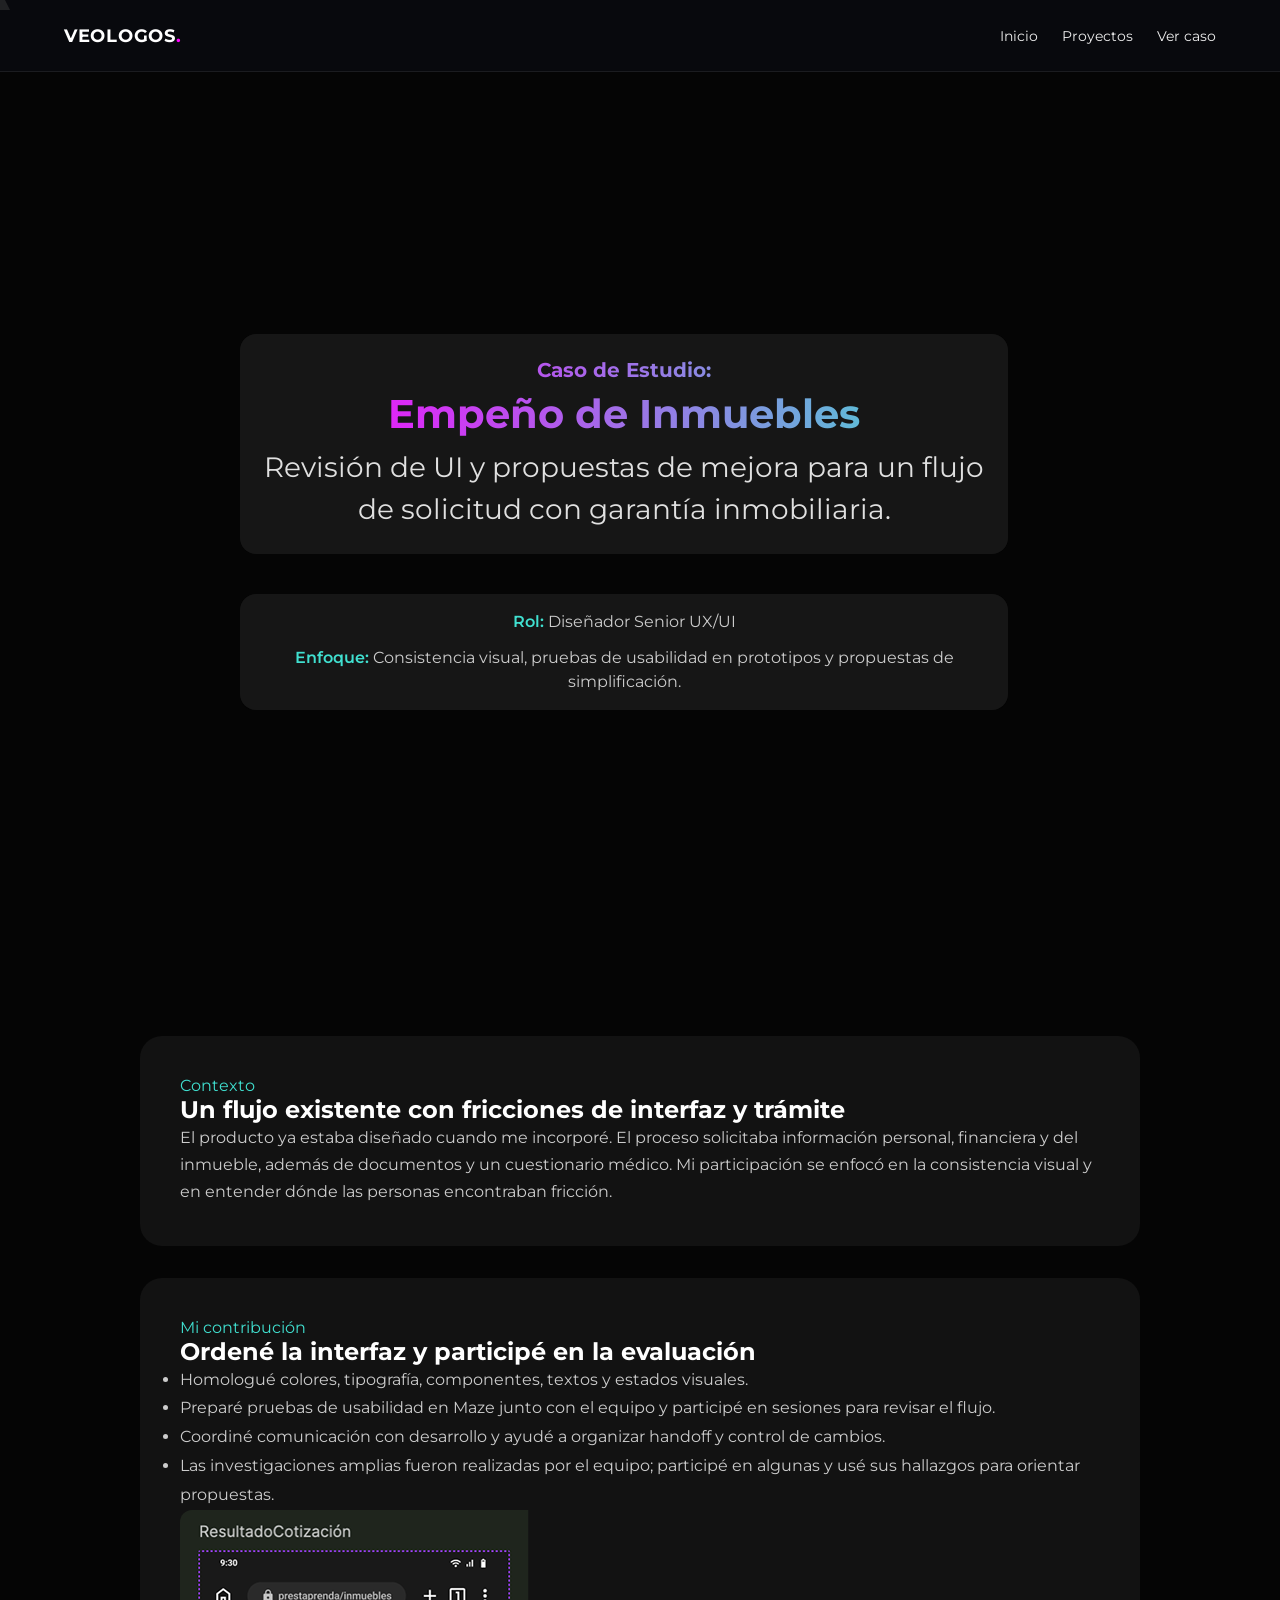
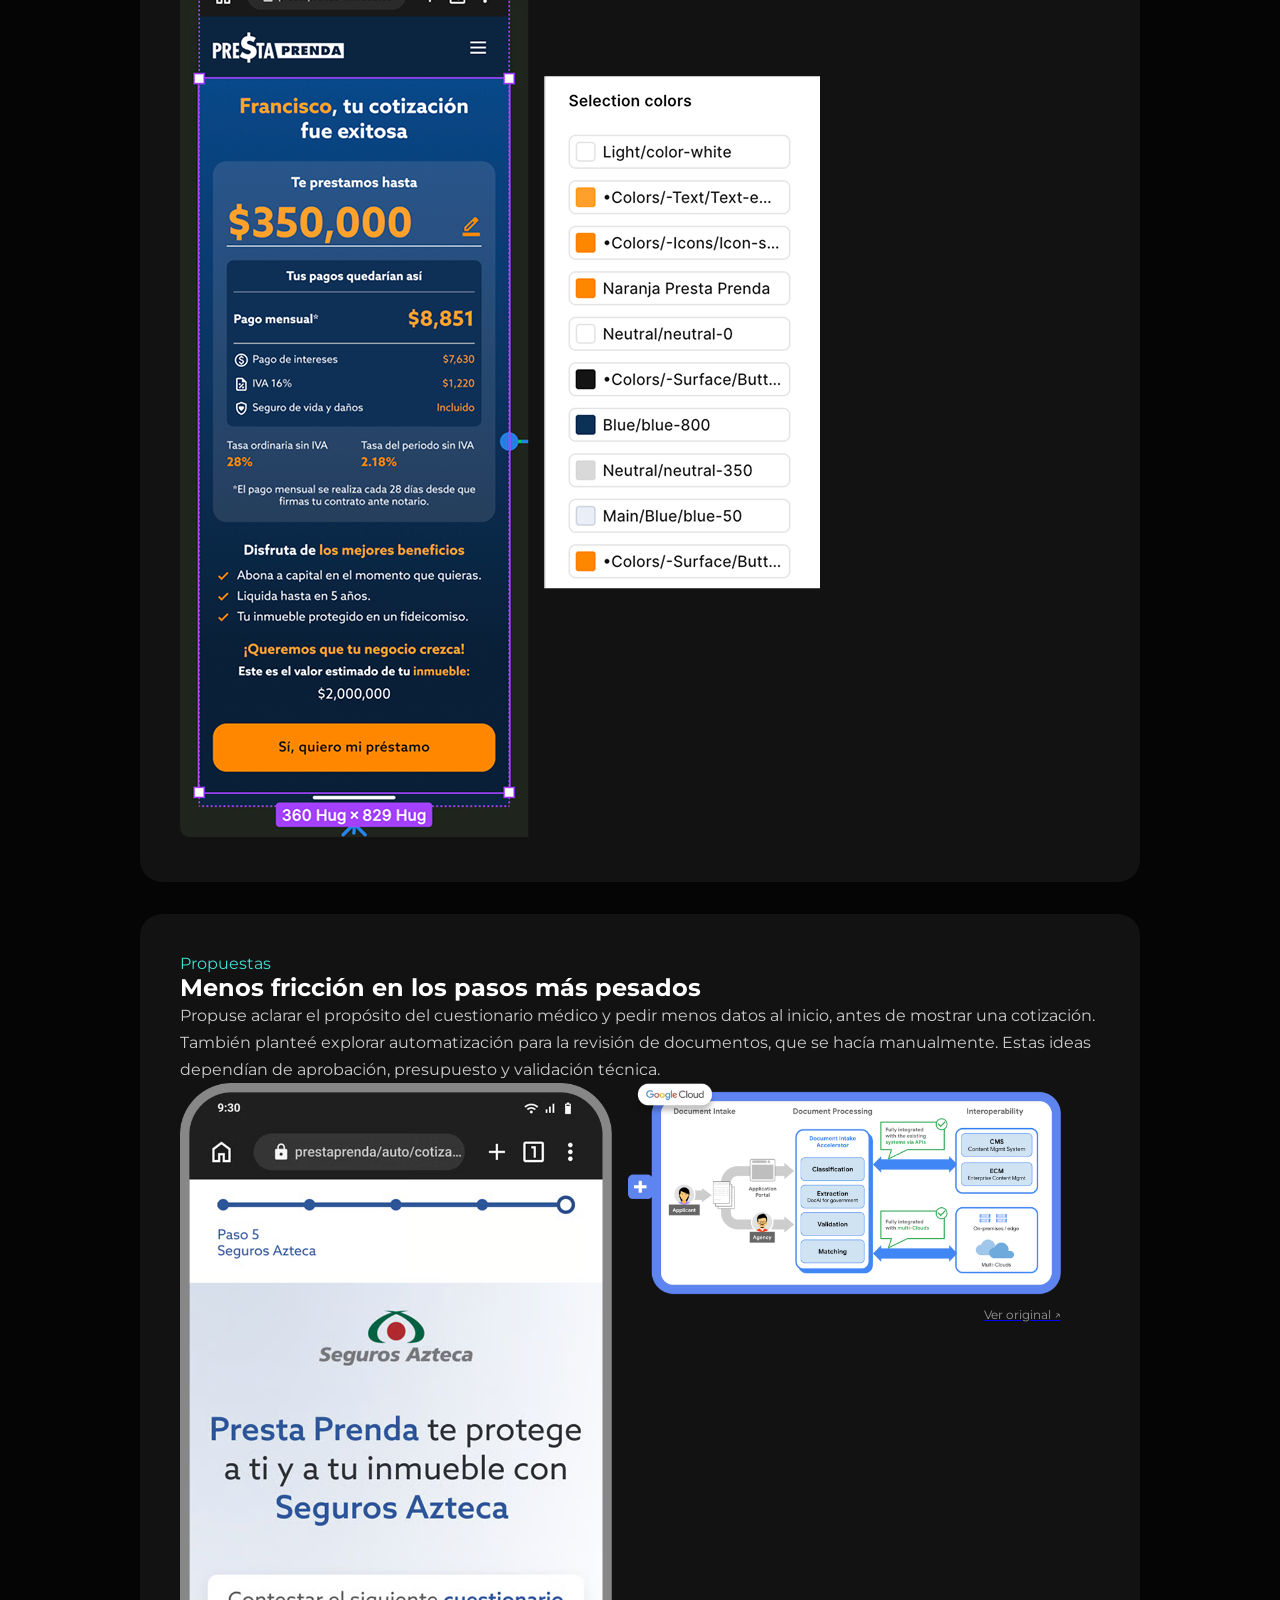
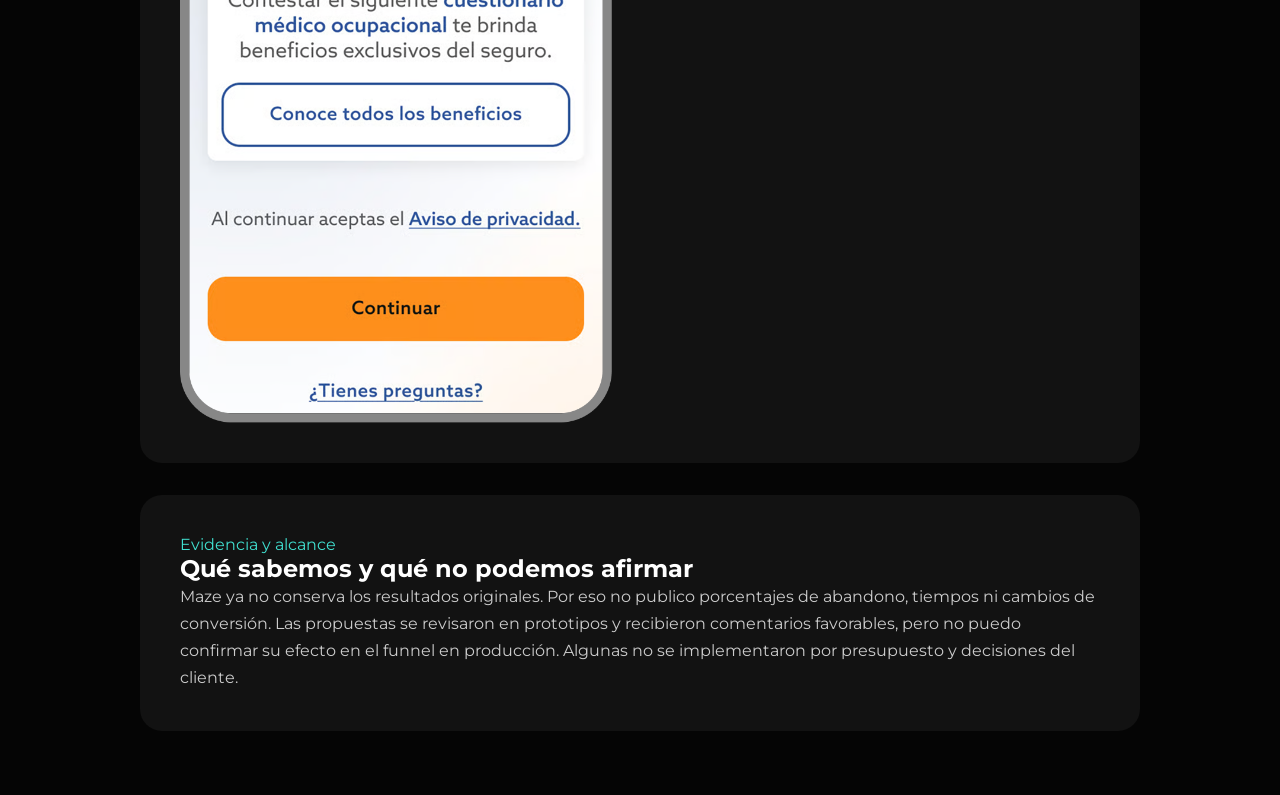
==== commit b6111d41: "Use resized preview for Empeño image" ====
--- a/empeno-inmuebles/index.html
+++ b/empeno-inmuebles/index.html
@@ -40,7 +40,7 @@
     <section style="background:#050505;color:#fff;padding:4rem 5%;font-family:'Montserrat',sans-serif;"><div style="max-width:1000px;margin:auto;display:flex;flex-direction:column;gap:2rem;">
 <article style="background:#121212;border-radius:22px;padding:2.5rem;"><span style="color:#40e0d0;">Contexto</span><h2>Un flujo existente con fricciones de interfaz y trámite</h2><p style="color:#ccc;line-height:1.7;">El producto ya estaba diseñado cuando me incorporé. El proceso solicitaba información personal, financiera y del inmueble, además de documentos y un cuestionario médico. Mi participación se enfocó en la consistencia visual y en entender dónde las personas encontraban fricción.</p></article>
 <article style="background:#121212;border-radius:22px;padding:2.5rem;"><span style="color:#40e0d0;">Mi contribución</span><h2>Ordené la interfaz y participé en la evaluación</h2><ul style="color:#ccc;line-height:1.8;"><li>Homologué colores, tipografía, componentes, textos y estados visuales.</li><li>Preparé pruebas de usabilidad en Maze junto con el equipo y participé en sesiones para revisar el flujo.</li><li>Coordiné comunicación con desarrollo y ayudé a organizar handoff y control de cambios.</li><li>Las investigaciones amplias fueron realizadas por el equipo; participé en algunas y usé sus hallazgos para orientar propuestas.</li></ul><img src="assets/images/Tokens de color 1.png" alt="Muestra de estandarización de color" style="max-width:100%;border-radius:12px;" loading="lazy" decoding="async"></article>
-<article style="background:#121212;border-radius:22px;padding:2.5rem;"><span style="color:#40e0d0;">Propuestas</span><h2>Menos fricción en los pasos más pesados</h2><p style="color:#ccc;line-height:1.7;">Propuse aclarar el propósito del cuestionario médico y pedir menos datos al inicio, antes de mostrar una cotización. También planteé explorar automatización para la revisión de documentos, que se hacía manualmente. Estas ideas dependían de aprobación, presupuesto y validación técnica.</p><div style="display:flex;gap:1rem;flex-wrap:wrap;"><img src="assets/images/Pagina previa_CM.png" alt="Propuesta de pantalla previa al cuestionario médico" style="width:min(47%,440px);object-fit:contain;border-radius:12px;" loading="lazy" decoding="async"><img src="assets/images/Google Cloud Documents.png" alt="Exploración de automatización documental" style="width:min(47%,440px);object-fit:contain;border-radius:12px;" loading="lazy" decoding="async"></div></article>
+<article style="background:#121212;border-radius:22px;padding:2.5rem;"><span style="color:#40e0d0;">Propuestas</span><h2>Menos fricción en los pasos más pesados</h2><p style="color:#ccc;line-height:1.7;">Propuse aclarar el propósito del cuestionario médico y pedir menos datos al inicio, antes de mostrar una cotización. También planteé explorar automatización para la revisión de documentos, que se hacía manualmente. Estas ideas dependían de aprobación, presupuesto y validación técnica.</p><div style="display:flex;gap:1rem;flex-wrap:wrap;"><img src="assets/images/Pagina previa_CM.png" alt="Propuesta de pantalla previa al cuestionario médico" style="width:min(47%,440px);object-fit:contain;border-radius:12px;" loading="lazy" decoding="async"><a href="assets/images/Google Cloud Documents.png" target="_blank" rel="noopener" aria-label="Abrir imagen original de la exploración de automatización documental" style="width:min(47%,440px);display:block;"><img src="assets/images/Google-Cloud-Documents-preview.png" alt="Exploración de automatización documental" style="width:100%;object-fit:contain;border-radius:12px;" loading="lazy" decoding="async"><span style="display:block;text-align:right;color:#999;font-size:12px;">Ver original ↗</span></a></div></article>
 <article style="background:#121212;border-radius:22px;padding:2.5rem;"><span style="color:#40e0d0;">Evidencia y alcance</span><h2>Qué sabemos y qué no podemos afirmar</h2><p style="color:#ccc;line-height:1.7;">Maze ya no conserva los resultados originales. Por eso no publico porcentajes de abandono, tiempos ni cambios de conversión. Las propuestas se revisaron en prototipos y recibieron comentarios favorables, pero no puedo confirmar su efecto en el funnel en producción. Algunas no se implementaron por presupuesto y decisiones del cliente.</p></article></div></section>
     <!-- Custom Cursor -->
     <div id="custom-cursor"></div>
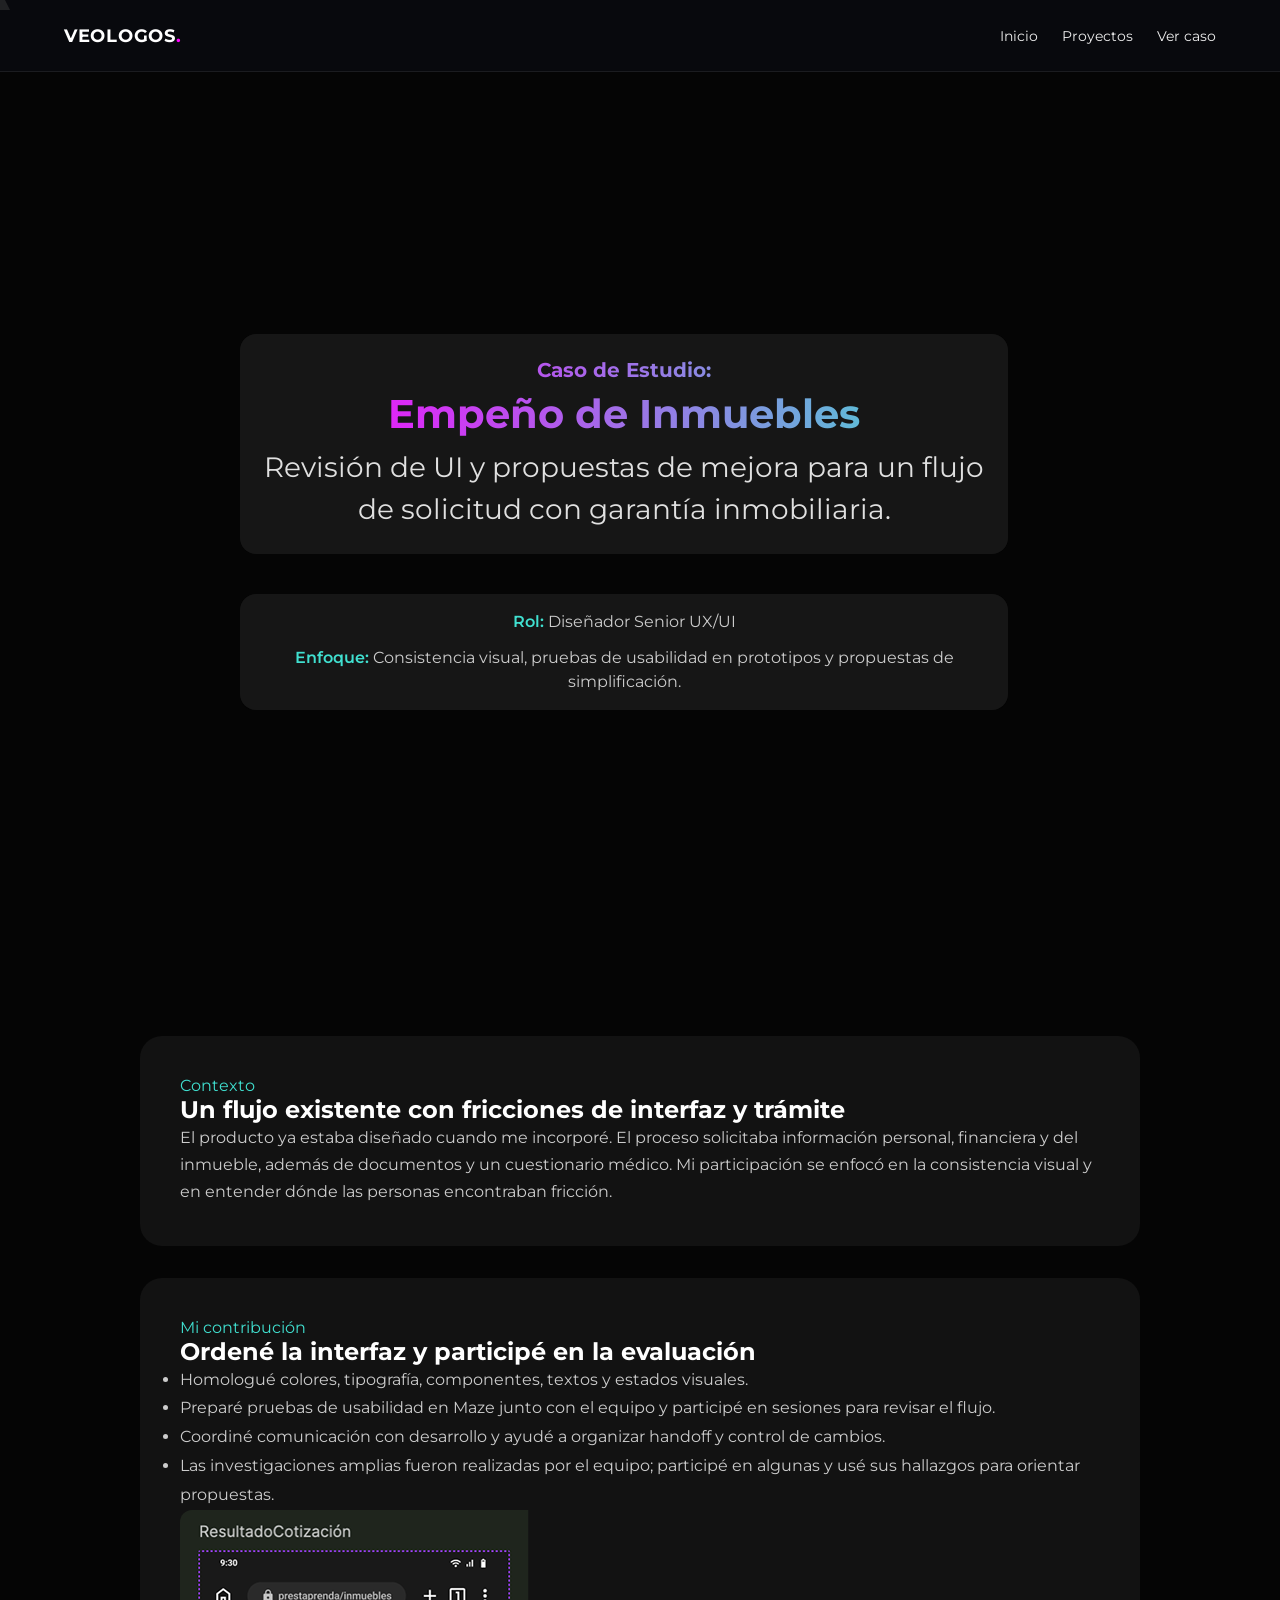
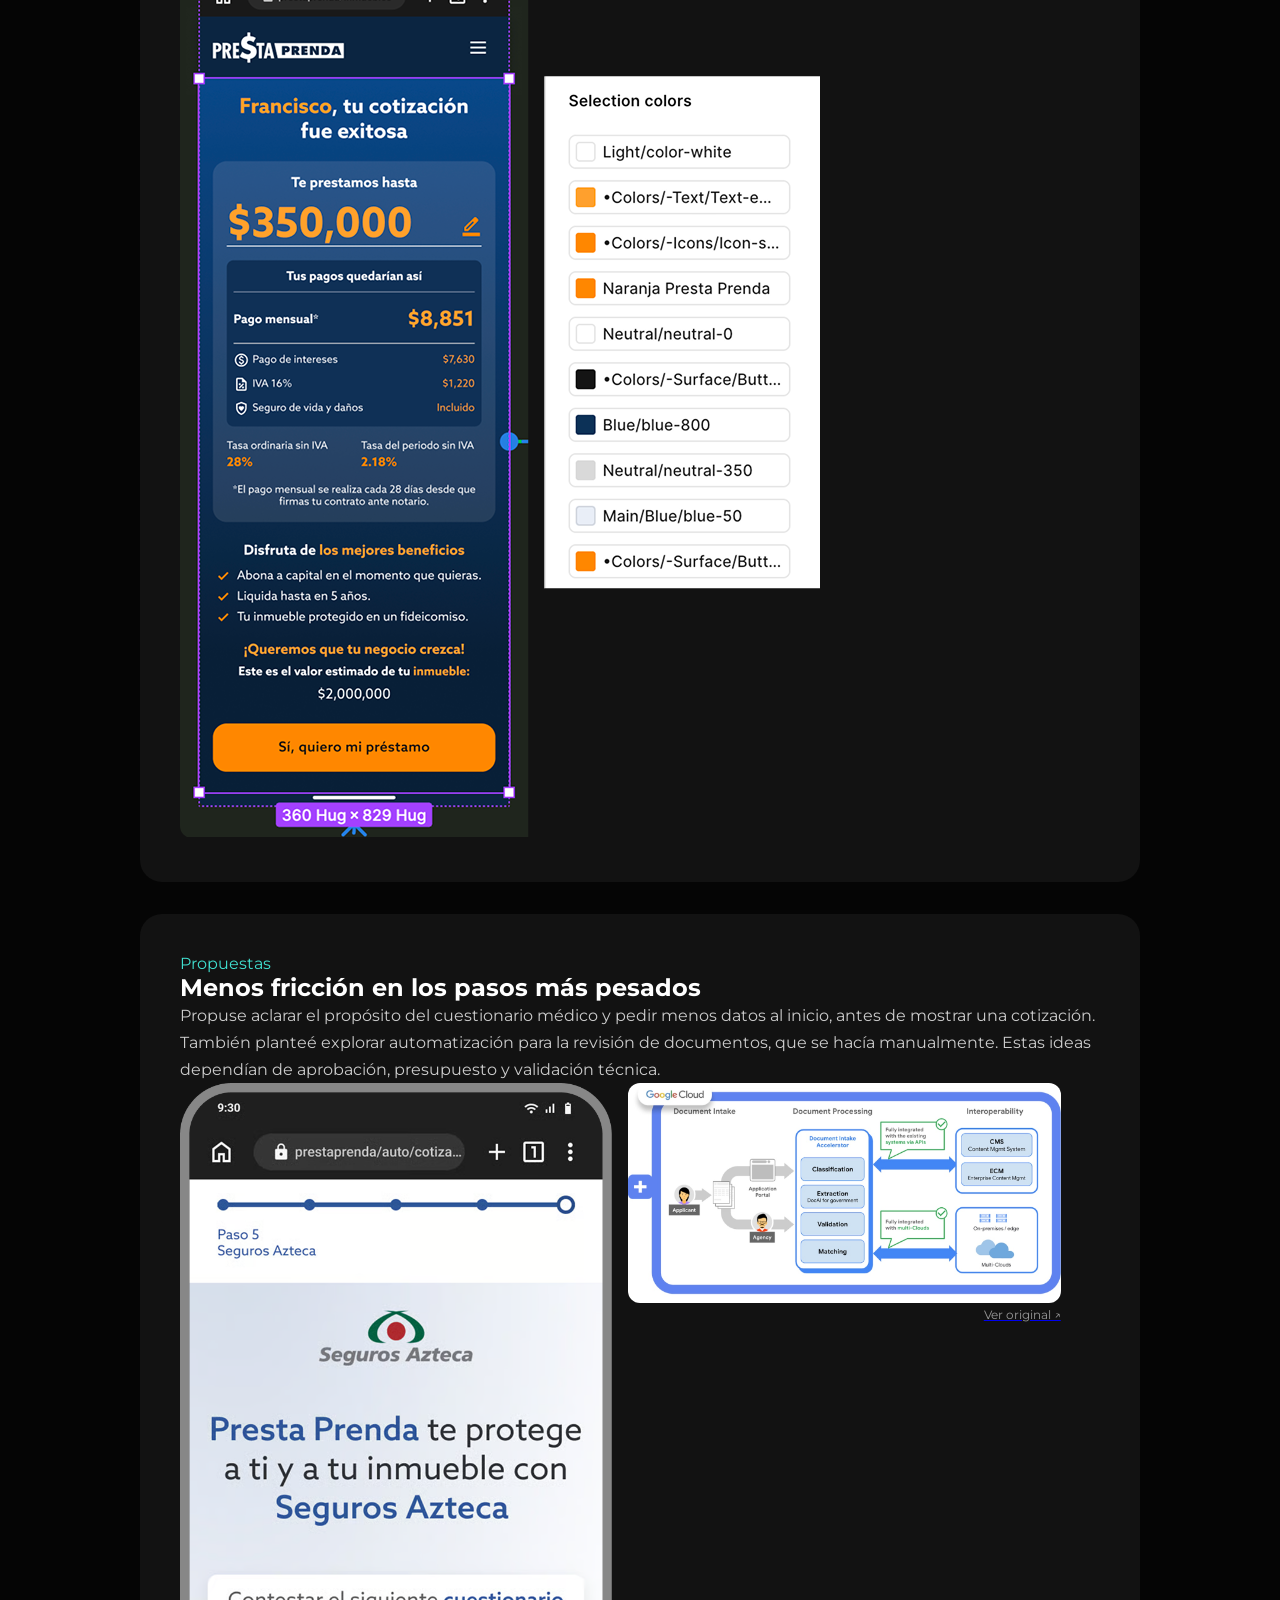
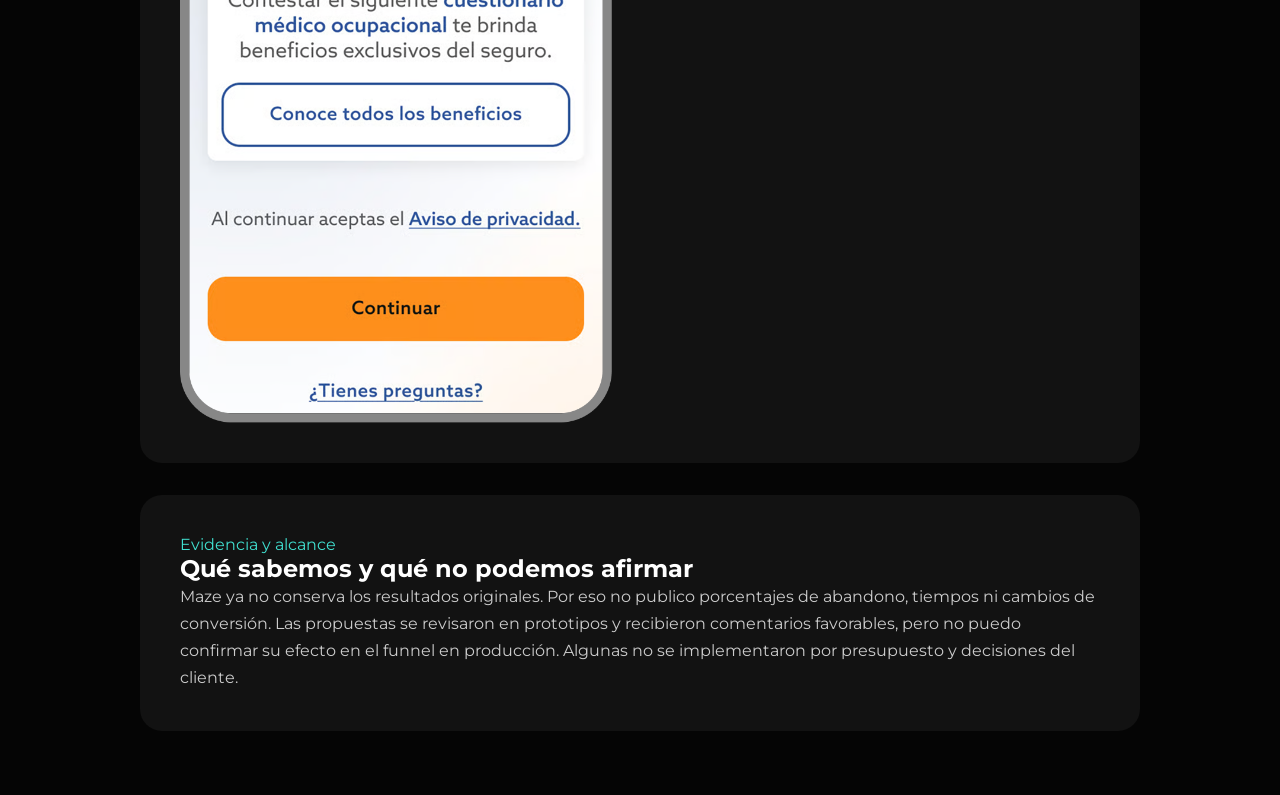
==== commit db9f5ee3: "Use lighter JPEG preview in Empeño" ====
--- a/empeno-inmuebles/index.html
+++ b/empeno-inmuebles/index.html
@@ -40,7 +40,7 @@
     <section style="background:#050505;color:#fff;padding:4rem 5%;font-family:'Montserrat',sans-serif;"><div style="max-width:1000px;margin:auto;display:flex;flex-direction:column;gap:2rem;">
 <article style="background:#121212;border-radius:22px;padding:2.5rem;"><span style="color:#40e0d0;">Contexto</span><h2>Un flujo existente con fricciones de interfaz y trámite</h2><p style="color:#ccc;line-height:1.7;">El producto ya estaba diseñado cuando me incorporé. El proceso solicitaba información personal, financiera y del inmueble, además de documentos y un cuestionario médico. Mi participación se enfocó en la consistencia visual y en entender dónde las personas encontraban fricción.</p></article>
 <article style="background:#121212;border-radius:22px;padding:2.5rem;"><span style="color:#40e0d0;">Mi contribución</span><h2>Ordené la interfaz y participé en la evaluación</h2><ul style="color:#ccc;line-height:1.8;"><li>Homologué colores, tipografía, componentes, textos y estados visuales.</li><li>Preparé pruebas de usabilidad en Maze junto con el equipo y participé en sesiones para revisar el flujo.</li><li>Coordiné comunicación con desarrollo y ayudé a organizar handoff y control de cambios.</li><li>Las investigaciones amplias fueron realizadas por el equipo; participé en algunas y usé sus hallazgos para orientar propuestas.</li></ul><img src="assets/images/Tokens de color 1.png" alt="Muestra de estandarización de color" style="max-width:100%;border-radius:12px;" loading="lazy" decoding="async"></article>
-<article style="background:#121212;border-radius:22px;padding:2.5rem;"><span style="color:#40e0d0;">Propuestas</span><h2>Menos fricción en los pasos más pesados</h2><p style="color:#ccc;line-height:1.7;">Propuse aclarar el propósito del cuestionario médico y pedir menos datos al inicio, antes de mostrar una cotización. También planteé explorar automatización para la revisión de documentos, que se hacía manualmente. Estas ideas dependían de aprobación, presupuesto y validación técnica.</p><div style="display:flex;gap:1rem;flex-wrap:wrap;"><img src="assets/images/Pagina previa_CM.png" alt="Propuesta de pantalla previa al cuestionario médico" style="width:min(47%,440px);object-fit:contain;border-radius:12px;" loading="lazy" decoding="async"><a href="assets/images/Google Cloud Documents.png" target="_blank" rel="noopener" aria-label="Abrir imagen original de la exploración de automatización documental" style="width:min(47%,440px);display:block;"><img src="assets/images/Google-Cloud-Documents-preview.png" alt="Exploración de automatización documental" style="width:100%;object-fit:contain;border-radius:12px;" loading="lazy" decoding="async"><span style="display:block;text-align:right;color:#999;font-size:12px;">Ver original ↗</span></a></div></article>
+<article style="background:#121212;border-radius:22px;padding:2.5rem;"><span style="color:#40e0d0;">Propuestas</span><h2>Menos fricción en los pasos más pesados</h2><p style="color:#ccc;line-height:1.7;">Propuse aclarar el propósito del cuestionario médico y pedir menos datos al inicio, antes de mostrar una cotización. También planteé explorar automatización para la revisión de documentos, que se hacía manualmente. Estas ideas dependían de aprobación, presupuesto y validación técnica.</p><div style="display:flex;gap:1rem;flex-wrap:wrap;"><img src="assets/images/Pagina previa_CM.png" alt="Propuesta de pantalla previa al cuestionario médico" style="width:min(47%,440px);object-fit:contain;border-radius:12px;" loading="lazy" decoding="async"><a href="assets/images/Google Cloud Documents.png" target="_blank" rel="noopener" aria-label="Abrir imagen original de la exploración de automatización documental" style="width:min(47%,440px);display:block;"><img src="assets/images/Google-Cloud-Documents-preview.jpg" alt="Exploración de automatización documental" style="width:100%;object-fit:contain;border-radius:12px;" loading="lazy" decoding="async"><span style="display:block;text-align:right;color:#999;font-size:12px;">Ver original ↗</span></a></div></article>
 <article style="background:#121212;border-radius:22px;padding:2.5rem;"><span style="color:#40e0d0;">Evidencia y alcance</span><h2>Qué sabemos y qué no podemos afirmar</h2><p style="color:#ccc;line-height:1.7;">Maze ya no conserva los resultados originales. Por eso no publico porcentajes de abandono, tiempos ni cambios de conversión. Las propuestas se revisaron en prototipos y recibieron comentarios favorables, pero no puedo confirmar su efecto en el funnel en producción. Algunas no se implementaron por presupuesto y decisiones del cliente.</p></article></div></section>
     <!-- Custom Cursor -->
     <div id="custom-cursor"></div>
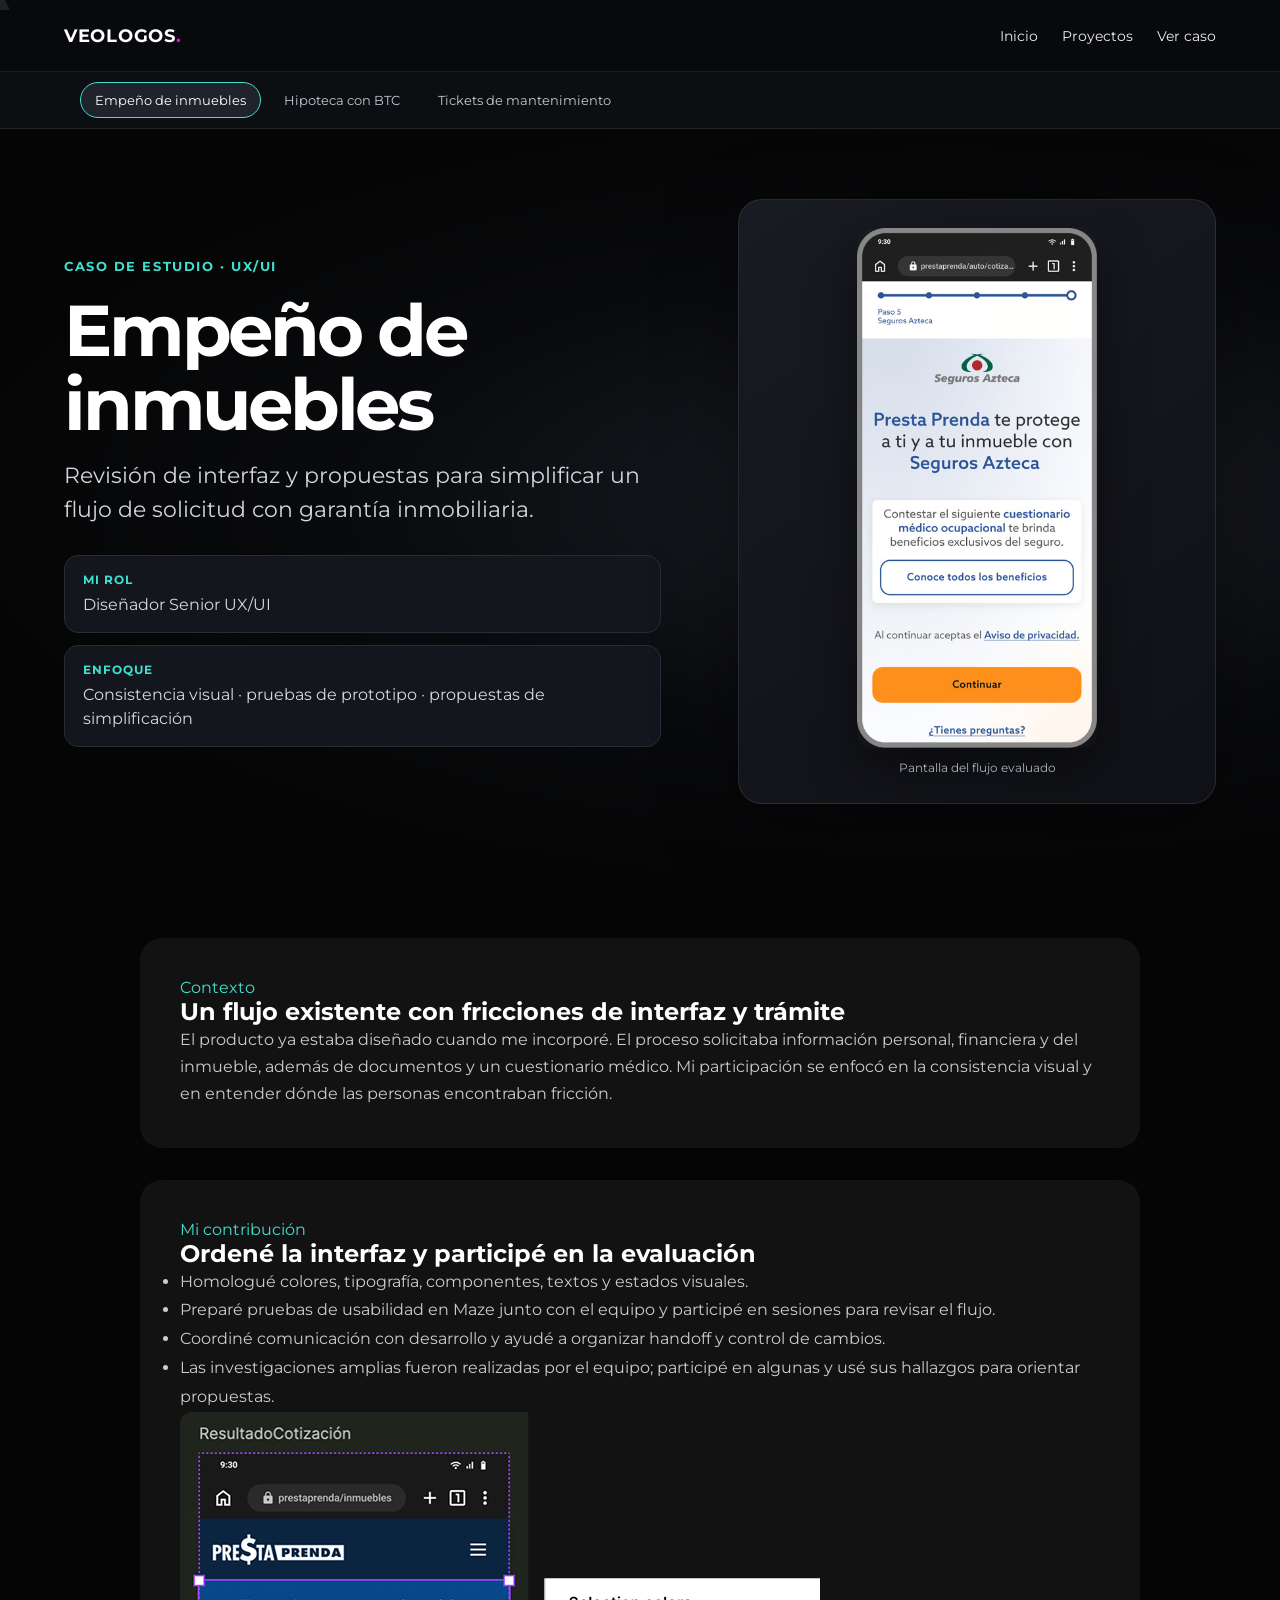
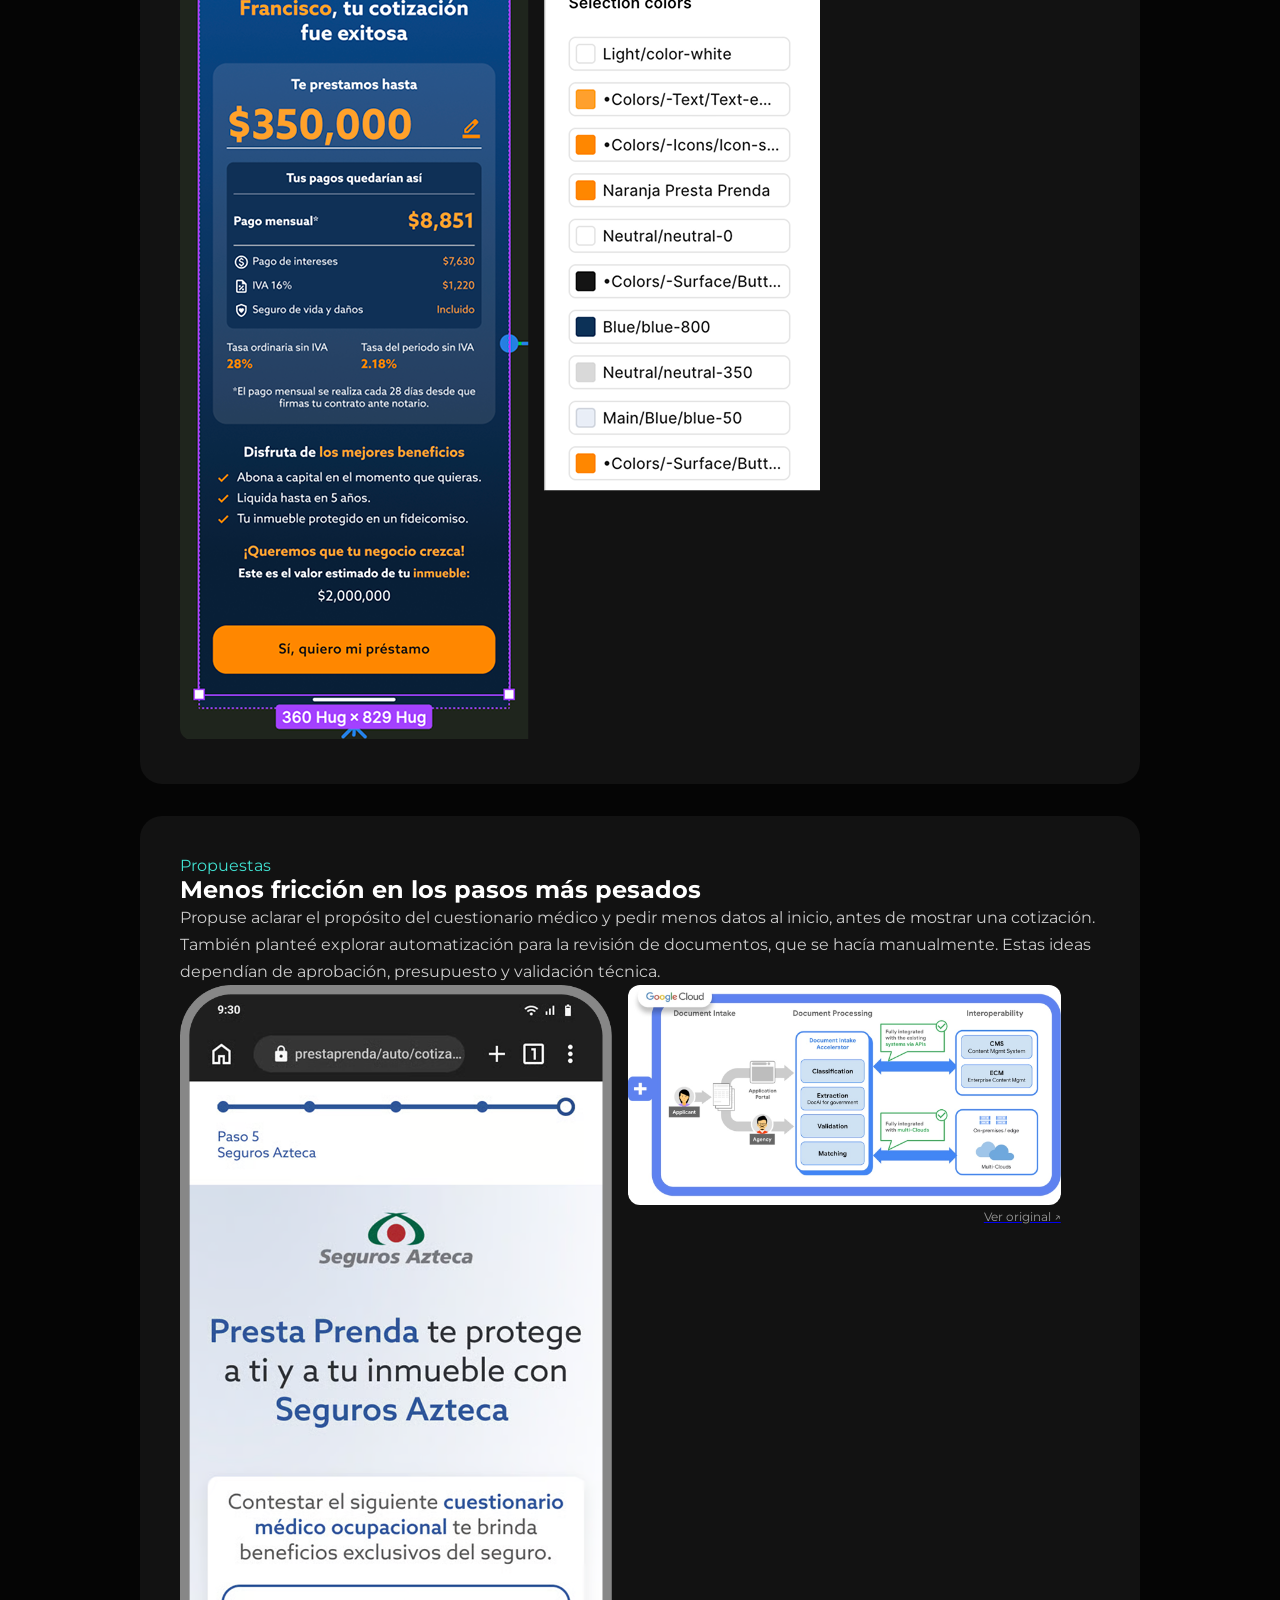
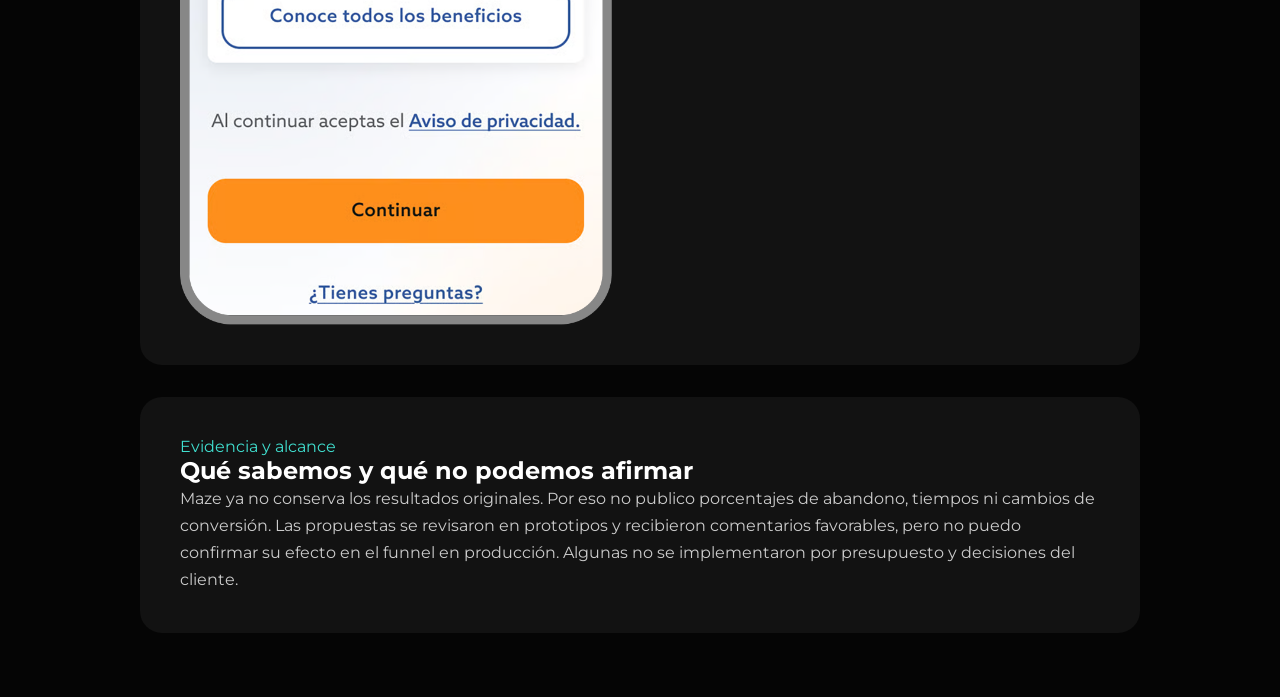
==== commit a86429a2: "Refine portfolio navigation and project visuals" ====
--- a/empeno-inmuebles/index.html
+++ b/empeno-inmuebles/index.html
@@ -12,30 +12,21 @@
     <link rel="preconnect" href="https://fonts.gstatic.com" crossorigin>
     <link href="https://fonts.googleapis.com/css2?family=Montserrat:wght@300;400;600;700&display=swap" rel="stylesheet">
     <link href="https://fonts.googleapis.com/css2?family=Material+Symbols+Outlined:opsz,wght,FILL,GRAD@24,400,0,0" rel="stylesheet" />
-</head>
+<style>
+.case-hero{display:grid;grid-template-columns:minmax(0,1fr) minmax(320px,.8fr);align-items:center;gap:clamp(32px,6vw,90px);min-height:620px;padding:70px max(5%,calc((100% - 1200px)/2));background:radial-gradient(ellipse at 74% 50%,#1b1d24 0%,#090a0d 45%,#050505 75%)}
+.case-hero-copy{max-width:640px}.case-kicker{color:#40e0d0;font-size:13px;font-weight:700;letter-spacing:.12em;text-transform:uppercase}.case-hero h1{color:#fff;font-size:clamp(42px,6vw,72px);line-height:1.03;margin:18px 0;letter-spacing:-.045em}.case-hero-copy>p{color:#d2d5dc;font-size:clamp(18px,2vw,22px);line-height:1.55;max-width:620px}
+.case-hero-meta{display:grid;gap:12px;margin-top:28px}.case-hero-meta span{padding:15px 18px;border:1px solid #292c34;border-radius:14px;background:#14161d;color:#d7d9df;line-height:1.5}.case-hero-meta b{display:block;color:#40e0d0;font-size:12px;text-transform:uppercase;letter-spacing:.08em;margin-bottom:4px}
+.case-hero-visual{display:flex;flex-direction:column;align-items:center;justify-content:center;min-height:480px;border:1px solid rgba(255,255,255,.09);border-radius:24px;padding:28px;background:linear-gradient(145deg,#191b22,#101116);box-shadow:0 24px 80px rgba(0,0,0,.35);text-decoration:none}.case-hero-visual img{display:block;width:auto;max-width:100%;max-height:520px;object-fit:contain;border-radius:14px;box-shadow:0 18px 50px #0007}.case-hero-visual span{margin-top:12px;color:#aeb3bd;font-size:12px}
+@media(max-width:800px){.case-hero{grid-template-columns:1fr;padding:52px 6%;min-height:0}.case-hero-visual{min-height:360px}.case-hero-visual img{max-height:420px}}
+</style></head>
 
 <body>
-<header class="site-header"><a href="../Home/#inicio" class="site-brand">VEOLOGOS<span>.</span></a><nav class="site-nav"><a href="../Home/#inicio">Inicio</a><a href="../Home/#casos">Proyectos</a><div class="project-nav"><span>Ver caso</span><div class="project-menu"><a href="../fideguardian/">Hipoteca con BTC</a><a href="../empeno-inmuebles/">Empeño de inmuebles</a><a href="../tickets-mantenimiento/">Tickets de mantenimiento</a></div></div></nav></header>
+<header class="site-header"><a href="../Home/#inicio" class="site-brand">VEOLOGOS<span>.</span></a><nav class="site-nav"><a href="../Home/#inicio">Inicio</a><a href="../Home/#casos">Proyectos</a><div class="project-nav"><span>Ver caso</span><div class="project-menu"><a href="../fideguardian/">Hipoteca con BTC</a><a href="../empeno-inmuebles/">Empeño de inmuebles</a><a href="../tickets-mantenimiento/">Tickets de mantenimiento</a></div></div></nav></header><nav class="project-tabs" aria-label="Cambiar de proyecto"><a href="../empeno-inmuebles/" aria-current="page">Empeño de inmuebles</a><a href="../fideguardian/" >Hipoteca con BTC</a><a href="../tickets-mantenimiento/" >Tickets de mantenimiento</a></nav>
 
-    <section class="hero" style="background-color: #050505; align-items: center; justify-content: center; padding-top: 6rem; padding-bottom: 6rem; position: relative; overflow: hidden;">
-        <!-- Background Video -->
-        
-        
-        <div class="hero-text-column" style="display: flex; flex-direction: column; justify-content: center; align-items: center; position: relative; z-index: 1; max-width: 800px; text-align: center;">
-            <div style="background-color: rgba(26, 26, 26, 0.85); backdrop-filter: blur(8px); padding: 24px; border-radius: 16px; margin-bottom: 2.5rem; width: 100%;">
-                <h1 class="hero-title" style="margin-bottom: 0.5rem; font-weight: 700; line-height: 1.2; color: #ffffff; display: flex; flex-direction: column; gap: 8px;">
-                    <span style="font-size: 1.25rem;">Caso de Estudio:</span>
-                    <span style="font-size: 2.5rem;">Empeño de Inmuebles</span>
-                </h1>
-                <p class="hero-tagline" style="font-size: 1.75rem; font-weight: 400; color: #e0e0e0; margin-bottom: 0; max-width: 100%;">Revisión de UI y propuestas de mejora para un flujo de solicitud con garantía inmobiliaria.</p>
-            </div>
-            
-            <ul style="list-style: none; padding: 16px; margin: 0; color: #cccccc; line-height: 1.5; font-size: 1rem; display: flex; flex-direction: column; gap: 0.8rem; background-color: rgba(26, 26, 26, 0.85); backdrop-filter: blur(8px); border-radius: 16px; width: 100%;">
-                <li><strong style="color: #40E0D0; font-weight: 600;">Rol:</strong> Diseñador Senior UX/UI</li>
-                <li><strong style="color: #40E0D0; font-weight: 600;">Enfoque:</strong> Consistencia visual, pruebas de usabilidad en prototipos y propuestas de simplificación.</li>
-            </ul>
-        </div>
-    </section>
+    <section class="case-hero case-hero-empeno">
+<div class="case-hero-copy"><span class="case-kicker">Caso de estudio · UX/UI</span><h1>Empeño de inmuebles</h1><p>Revisión de interfaz y propuestas para simplificar un flujo de solicitud con garantía inmobiliaria.</p><div class="case-hero-meta"><span><b>Mi rol</b>Diseñador Senior UX/UI</span><span><b>Enfoque</b>Consistencia visual · pruebas de prototipo · propuestas de simplificación</span></div></div>
+<a class="case-hero-visual" href="assets/images/Pagina previa_CM.png" target="_blank" rel="noopener"><img src="assets/images/Pagina previa_CM.png" alt="Pantalla del prototipo de empeño de inmuebles"><span>Pantalla del flujo evaluado</span></a>
+</section>
 
     <section style="background:#050505;color:#fff;padding:4rem 5%;font-family:'Montserrat',sans-serif;"><div style="max-width:1000px;margin:auto;display:flex;flex-direction:column;gap:2rem;">
 <article style="background:#121212;border-radius:22px;padding:2.5rem;"><span style="color:#40e0d0;">Contexto</span><h2>Un flujo existente con fricciones de interfaz y trámite</h2><p style="color:#ccc;line-height:1.7;">El producto ya estaba diseñado cuando me incorporé. El proceso solicitaba información personal, financiera y del inmueble, además de documentos y un cuestionario médico. Mi participación se enfocó en la consistencia visual y en entender dónde las personas encontraban fricción.</p></article>
--- a/Home/assets/css/style.css
+++ b/Home/assets/css/style.css
@@ -1063,4 +1063,52 @@
             .carousel-wrapper {
                 margin-top: 3rem;
             }
-        }+        }
+
+/* Refinamientos del home: composición a todo el ancho, jerarquía y navegación. */
+.intro-overlay.slide-up { pointer-events:none; visibility:hidden; transition:transform 1s cubic-bezier(.77,0,.175,1),visibility 0s linear 1s; }
+.hero { width:100%; max-width:none; padding:0; gap:0; min-height:700px; height:min(100vh,1000px); }
+.hero-image-column { flex:0 0 48%; width:48%; }
+.hero-profile-img { left:-4%; width:108%; height:100%; }
+.hero-text-column { flex:1; width:52%; padding:0 clamp(28px,7vw,112px) 64px clamp(24px,4vw,64px); }
+.hero-chips-container { padding:0 5%; }
+.services-container,.sticky-container { max-width:none; width:100%; padding-inline:5%; }
+.section-header { max-width:none; width:100%; padding-inline:5%; text-align:left; }
+.tools-carousel-section .section-header { text-align:left; }
+.selected-projects { padding:5rem 0 3rem; }
+.projects-grid { width:100%; height:auto; min-height:0; padding:0 5%; grid-template-columns:repeat(auto-fit,minmax(min(100%,320px),1fr)); grid-auto-rows:auto; gap:22px; }
+.project-card { aspect-ratio:1/1; height:auto; border-radius:18px; }
+.img-container { aspect-ratio:1/1; }
+.project-info { opacity:1; justify-content:flex-end; padding:24px; background:linear-gradient(180deg,transparent 30%,rgba(0,0,0,.82) 100%); }
+.project-info h3,.project-info span { transform:none; }
+.project-info span { background:none; -webkit-text-fill-color:#b8fff6; color:#b8fff6; letter-spacing:.08em; }
+.carousel-item { background:#14161d; border-color:rgba(255,255,255,.13); box-shadow:0 8px 24px rgba(0,0,0,.18); }
+.carousel-item img,.carousel-item svg,.carousel-item .lexicart-mark { flex:0 0 24px; width:24px; height:24px; object-fit:contain; }
+.carousel-item .tool-logo-wordmark { width:42px; height:24px; filter:brightness(0) invert(1); }
+.carousel-item .lexicart-mark { display:inline-flex; align-items:center; justify-content:center; border:1.5px solid #fff; border-radius:7px; font-size:15px; line-height:1; font-weight:700; }
+.carousel-item img.tool-icon-openai { filter:brightness(0) invert(1); }
+.step-highlights { margin:1rem 0 0; padding:0; list-style:none; display:grid; gap:.65rem; }
+.step-highlights li { border-left:2px solid rgba(64,224,208,.7); padding:.15rem 0 .15rem .9rem; color:#c7cbd3; font-size:15px; line-height:1.55; }
+.step-highlights strong { color:#f5f6f8; }
+.project-tabs { position:sticky; top:72px; z-index:90; display:flex; gap:8px; overflow-x:auto; padding:10px max(24px,calc((100% - 1120px)/2)); background:rgba(13,14,19,.94); border-bottom:1px solid rgba(255,255,255,.09); backdrop-filter:blur(14px); scrollbar-width:none; }
+.project-tabs::-webkit-scrollbar { display:none; }
+.project-tabs a { flex:0 0 auto; padding:9px 14px; border:1px solid transparent; border-radius:999px; color:#c5c9d2; text-decoration:none; font-size:13px; white-space:nowrap; transition:background .2s,border-color .2s,color .2s; }
+.project-tabs a:hover,.project-tabs a[aria-current="page"] { color:#fff; background:#20232b; border-color:#40e0d0; }
+@media(max-width:900px) {
+ .hero { height:auto; min-height:0; padding:96px 0 72px; gap:0; }
+ .hero-image-column { flex-basis:46%; width:46%; min-height:540px; }
+ .hero-profile-img { left:-4%; width:108%; height:100%; object-position:bottom center; }
+ .hero-text-column { width:54%; padding:0 5% 60px 2%; text-align:left; align-items:flex-start; }
+ .projects-grid { grid-template-columns:repeat(auto-fit,minmax(min(100%,280px),1fr)); }
+}
+@media(max-width:620px) {
+ .hero { flex-direction:column-reverse; padding-top:88px; }
+ .hero-image-column { width:100%; min-height:420px; flex-basis:auto; }
+ .hero-text-column { width:100%; padding:0 6%; text-align:left; align-items:flex-start; }
+ .hero-chips-container { gap:1.1rem; flex-wrap:wrap; }
+ .selected-projects { padding-top:3.5rem; }
+ .projects-grid { grid-template-columns:minmax(0,1fr); padding-inline:6%; }
+ .section-header,.services-container,.sticky-container { padding-inline:6%; }
+ .project-tabs { top:64px; padding:8px 14px; }
+ .project-tabs a { padding:8px 12px; font-size:12px; }
+}
